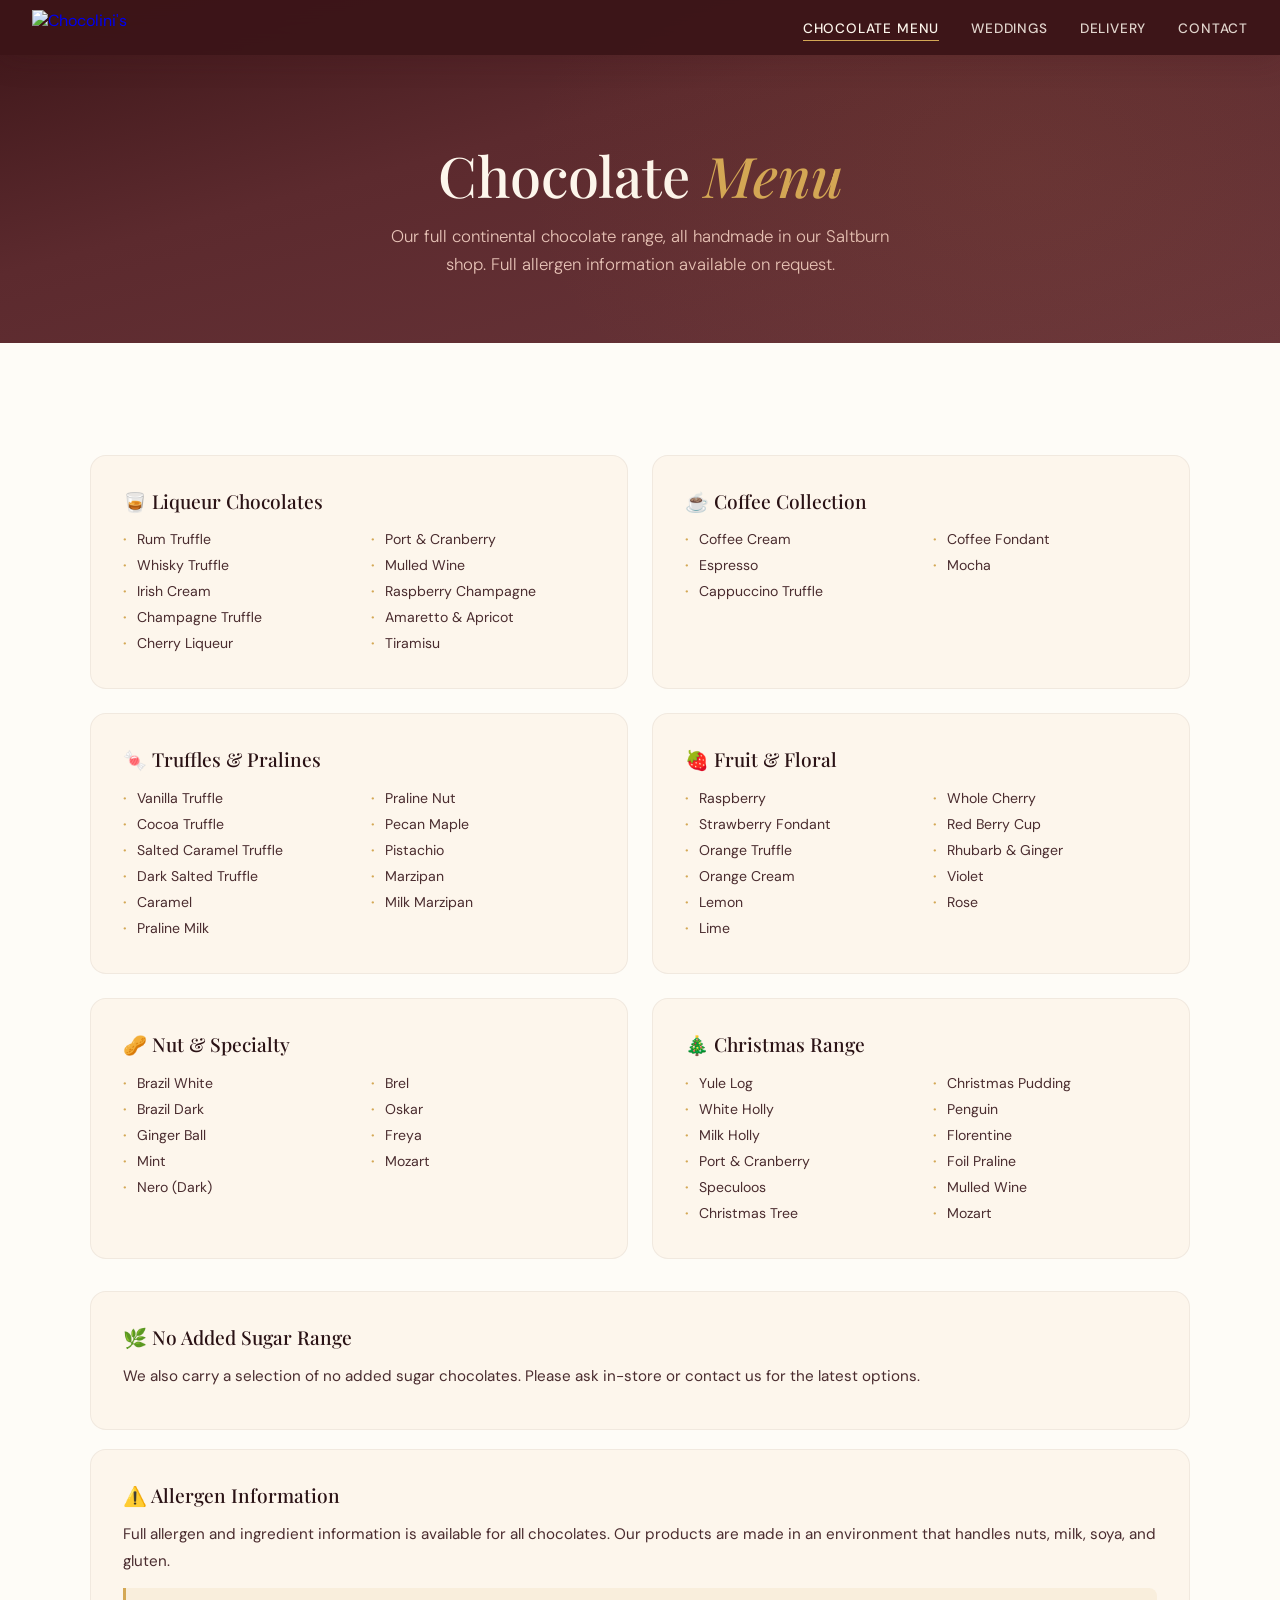
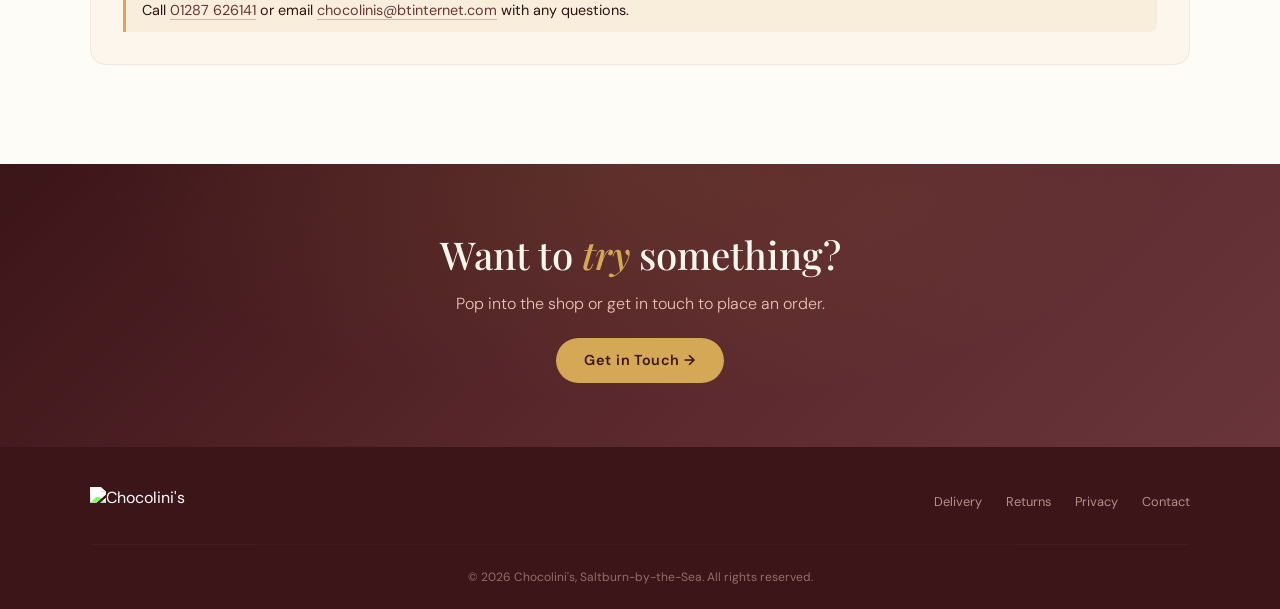
==== chocolate-menu.html @ 50c1a1e6 "Add files via upload" ====
<!DOCTYPE html>
<html lang="en">
<head>
    <meta charset="UTF-8">
    <meta name="viewport" content="width=device-width, initial-scale=1.0">
    <title>Chocolate Menu | Chocolini's Saltburn-by-the-Sea</title>
    <meta name="description" content="Explore our full continental chocolate menu. Handmade truffles, pralines, fondants and more at Chocolini's Saltburn-by-the-Sea.">
    <link rel="preconnect" href="https://fonts.googleapis.com">
    <link rel="preconnect" href="https://fonts.gstatic.com" crossorigin>
    <link href="https://fonts.googleapis.com/css2?family=Playfair+Display:ital,wght@0,400;0,500;0,600;0,700;1,400;1,500&family=DM+Sans:ital,wght@0,300;0,400;0,500;0,600;1,400&display=swap" rel="stylesheet">
    <link rel="stylesheet" href="styles.css">
</head>
<body>

    <nav class="nav nav-solid" id="nav">
        <a href="index.html" class="nav-logo">
            <img src="https://static.wixstatic.com/media/40ae52_2ac82bec99dc40e4b3a59c565c650f5d~mv2.jpg/v1/fill/w_600,h_104,al_c,q_80,enc_avif,quality_auto/choclinis_edited-2.jpg" alt="Chocolini's">
        </a>
        <ul class="nav-links" id="navLinks">
            <li><a href="chocolate-menu.html" class="active">Chocolate Menu</a></li>
            <li><a href="wedding-favours.html">Weddings</a></li>
            <li><a href="delivery.html">Delivery</a></li>
            <li><a href="contact.html">Contact</a></li>
        </ul>
        <button class="mobile-toggle" id="mobileToggle" aria-label="Menu"><span></span><span></span><span></span></button>
    </nav>

    <section class="page-hero">
        <h1>Chocolate <em>Menu</em></h1>
        <p>Our full continental chocolate range, all handmade in our Saltburn shop. Full allergen information available on request.</p>
    </section>

    <section class="content-section">
        <div class="container">
            <div class="menu-categories">
                <div class="menu-category reveal">
                    <h3>🥃 Liqueur Chocolates</h3>
                    <ul class="menu-list">
                        <li>Rum Truffle</li>
                        <li>Whisky Truffle</li>
                        <li>Irish Cream</li>
                        <li>Champagne Truffle</li>
                        <li>Cherry Liqueur</li>
                        <li>Port & Cranberry</li>
                        <li>Mulled Wine</li>
                        <li>Raspberry Champagne</li>
                        <li>Amaretto & Apricot</li>
                        <li>Tiramisu</li>
                    </ul>
                </div>
                <div class="menu-category reveal reveal-d1">
                    <h3>☕ Coffee Collection</h3>
                    <ul class="menu-list">
                        <li>Coffee Cream</li>
                        <li>Espresso</li>
                        <li>Cappuccino Truffle</li>
                        <li>Coffee Fondant</li>
                        <li>Mocha</li>
                    </ul>
                </div>
                <div class="menu-category reveal">
                    <h3>🍬 Truffles & Pralines</h3>
                    <ul class="menu-list">
                        <li>Vanilla Truffle</li>
                        <li>Cocoa Truffle</li>
                        <li>Salted Caramel Truffle</li>
                        <li>Dark Salted Truffle</li>
                        <li>Caramel</li>
                        <li>Praline Milk</li>
                        <li>Praline Nut</li>
                        <li>Pecan Maple</li>
                        <li>Pistachio</li>
                        <li>Marzipan</li>
                        <li>Milk Marzipan</li>
                    </ul>
                </div>
                <div class="menu-category reveal reveal-d1">
                    <h3>🍓 Fruit & Floral</h3>
                    <ul class="menu-list">
                        <li>Raspberry</li>
                        <li>Strawberry Fondant</li>
                        <li>Orange Truffle</li>
                        <li>Orange Cream</li>
                        <li>Lemon</li>
                        <li>Lime</li>
                        <li>Whole Cherry</li>
                        <li>Red Berry Cup</li>
                        <li>Rhubarb & Ginger</li>
                        <li>Violet</li>
                        <li>Rose</li>
                    </ul>
                </div>
                <div class="menu-category reveal">
                    <h3>🥜 Nut & Specialty</h3>
                    <ul class="menu-list">
                        <li>Brazil White</li>
                        <li>Brazil Dark</li>
                        <li>Ginger Ball</li>
                        <li>Mint</li>
                        <li>Nero (Dark)</li>
                        <li>Brel</li>
                        <li>Oskar</li>
                        <li>Freya</li>
                        <li>Mozart</li>
                    </ul>
                </div>
                <div class="menu-category reveal reveal-d1">
                    <h3>🎄 Christmas Range</h3>
                    <ul class="menu-list">
                        <li>Yule Log</li>
                        <li>White Holly</li>
                        <li>Milk Holly</li>
                        <li>Port & Cranberry</li>
                        <li>Speculoos</li>
                        <li>Christmas Tree</li>
                        <li>Christmas Pudding</li>
                        <li>Penguin</li>
                        <li>Florentine</li>
                        <li>Foil Praline</li>
                        <li>Mulled Wine</li>
                        <li>Mozart</li>
                    </ul>
                </div>
            </div>

            <div class="info-card reveal" style="margin-top: 2rem;">
                <h3>🌿 No Added Sugar Range</h3>
                <p>We also carry a selection of no added sugar chocolates. Please ask in-store or contact us for the latest options.</p>
            </div>

            <div class="info-card reveal" style="margin-top: 1rem;">
                <h3>⚠️ Allergen Information</h3>
                <p>Full allergen and ingredient information is available for all chocolates. Our products are made in an environment that handles nuts, milk, soya, and gluten.</p>
                <div class="highlight">Call <a href="tel:01287626141">01287 626141</a> or email <a href="mailto:chocolinis@btinternet.com">chocolinis@btinternet.com</a> with any questions.</div>
            </div>
        </div>
    </section>

    <div class="cta-banner">
        <h2>Want to <em>try</em> something?</h2>
        <p>Pop into the shop or get in touch to place an order.</p>
        <a href="contact.html" class="btn btn-primary">Get in Touch →</a>
    </div>

    <footer class="footer">
        <div class="footer-inner">
            <div class="footer-logo"><img src="https://static.wixstatic.com/media/40ae52_2ac82bec99dc40e4b3a59c565c650f5d~mv2.jpg/v1/fill/w_400,h_69,al_c,q_80,enc_avif,quality_auto/choclinis_edited-2.jpg" alt="Chocolini's"></div>
            <ul class="footer-links">
                <li><a href="delivery.html">Delivery</a></li>
                <li><a href="returns.html">Returns</a></li>
                <li><a href="privacy.html">Privacy</a></li>
                <li><a href="contact.html">Contact</a></li>
            </ul>
            <div class="footer-copy">© 2026 Chocolini's, Saltburn-by-the-Sea. All rights reserved.</div>
        </div>
    </footer>

    <script src="script.js"></script>
</body>
</html>
---- styles.css ----
/* ═══════════════════════════════════════════
   CHOCOLINI'S — Shared Stylesheet
   ═══════════════════════════════════════════ */

:root {
    --chocolate: #3C1518;
    --chocolate-mid: #5C2A2E;
    --cocoa: #69353A;
    --caramel: #C17D3C;
    --gold: #D4A855;
    --cream: #FDF6EC;
    --warm-white: #FEFCF7;
    --rose: #E8C4B8;
    --text-dark: #2A1215;
    --text-body: #4A2C2F;
    --text-light: #8A6A6D;
}

* { margin: 0; padding: 0; box-sizing: border-box; }
html { scroll-behavior: smooth; }

body {
    font-family: 'DM Sans', sans-serif;
    color: var(--text-body);
    background: var(--warm-white);
    overflow-x: hidden;
}

img { max-width: 100%; height: auto; display: block; }

/* ── Navigation ── */
.nav {
    position: fixed;
    top: 0; left: 0; right: 0;
    z-index: 1000;
    padding: 1rem 2rem;
    display: flex;
    align-items: center;
    justify-content: space-between;
    transition: all 0.5s cubic-bezier(0.16, 1, 0.3, 1);
}

.nav.scrolled, .nav.nav-solid {
    background: rgba(60, 21, 24, 0.97);
    backdrop-filter: blur(20px);
    padding: 0.6rem 2rem;
    box-shadow: 0 4px 30px rgba(60, 21, 24, 0.2);
}

.nav-logo { display: flex; align-items: center; text-decoration: none; }
.nav-logo img { height: 36px; width: auto; }
.nav.scrolled .nav-logo img { height: 30px; }

.nav-links {
    display: flex;
    gap: 2rem;
    list-style: none;
    align-items: center;
}

.nav-links a {
    color: var(--cream);
    text-decoration: none;
    font-size: 0.85rem;
    font-weight: 500;
    letter-spacing: 0.06em;
    text-transform: uppercase;
    opacity: 0.85;
    transition: opacity 0.3s;
    position: relative;
}

.nav-links a::after {
    content: '';
    position: absolute;
    bottom: -4px; left: 0;
    width: 0; height: 1.5px;
    background: var(--gold);
    transition: width 0.3s cubic-bezier(0.16, 1, 0.3, 1);
}

.nav-links a:hover { opacity: 1; }
.nav-links a:hover::after { width: 100%; }
.nav-links a.active { opacity: 1; }
.nav-links a.active::after { width: 100%; }

.nav-cta {
    background: var(--gold) !important;
    color: var(--chocolate) !important;
    padding: 0.55rem 1.4rem;
    border-radius: 100px;
    font-weight: 600 !important;
    opacity: 1 !important;
    transition: transform 0.3s, box-shadow 0.3s !important;
}

.nav-cta:hover { transform: translateY(-1px); box-shadow: 0 4px 20px rgba(212, 168, 85, 0.4); }
.nav-cta::after { display: none !important; }

.mobile-toggle {
    display: none;
    background: none;
    border: none;
    cursor: pointer;
    padding: 4px;
}

.mobile-toggle span {
    display: block;
    width: 24px; height: 2px;
    background: var(--cream);
    margin: 5px 0;
    transition: all 0.3s;
}

/* ── Shared ── */
section { padding: 6rem 2rem; }
.container { max-width: 1100px; margin: 0 auto; }

.section-label {
    font-size: 0.7rem;
    font-weight: 600;
    letter-spacing: 0.25em;
    text-transform: uppercase;
    color: var(--caramel);
    margin-bottom: 0.8rem;
}

.section-title {
    font-family: 'Playfair Display', serif;
    font-size: clamp(2rem, 4vw, 3rem);
    font-weight: 500;
    color: var(--text-dark);
    line-height: 1.15;
    margin-bottom: 1.2rem;
}

.section-title em { font-style: italic; color: var(--cocoa); }

.section-desc {
    font-size: 1.05rem;
    line-height: 1.75;
    color: var(--text-light);
    max-width: 560px;
    font-weight: 300;
}

/* ── Buttons ── */
.btn {
    display: inline-flex;
    align-items: center;
    gap: 0.5rem;
    padding: 0.85rem 1.8rem;
    border-radius: 100px;
    font-family: 'DM Sans', sans-serif;
    font-size: 0.9rem;
    font-weight: 600;
    text-decoration: none;
    letter-spacing: 0.03em;
    transition: all 0.4s cubic-bezier(0.16, 1, 0.3, 1);
    cursor: pointer;
    border: none;
}

.btn-primary { background: var(--gold); color: var(--chocolate); }
.btn-primary:hover { transform: translateY(-2px); box-shadow: 0 8px 30px rgba(212, 168, 85, 0.35); }
.btn-outline { background: transparent; color: var(--cream); border: 1.5px solid rgba(253, 246, 236, 0.3); }
.btn-outline:hover { border-color: var(--cream); background: rgba(253, 246, 236, 0.08); transform: translateY(-2px); }
.btn-dark { background: var(--chocolate); color: var(--cream); }
.btn-dark:hover { transform: translateY(-2px); box-shadow: 0 8px 30px rgba(60, 21, 24, 0.25); }

/* ── Page Hero (inner pages) ── */
.page-hero {
    background: linear-gradient(165deg, var(--chocolate) 0%, var(--chocolate-mid) 40%, var(--cocoa) 100%);
    padding: 9rem 2rem 4rem;
    text-align: center;
    position: relative;
    overflow: hidden;
}

.page-hero::before {
    content: '';
    position: absolute;
    top: -50%; right: -20%;
    width: 80%; height: 200%;
    background: radial-gradient(ellipse, rgba(193, 125, 60, 0.08) 0%, transparent 70%);
    pointer-events: none;
}

.page-hero h1 {
    font-family: 'Playfair Display', serif;
    font-size: clamp(2.2rem, 5vw, 3.5rem);
    font-weight: 500;
    color: var(--cream);
    line-height: 1.1;
    margin-bottom: 1rem;
}

.page-hero h1 em { font-style: italic; color: var(--gold); }

.page-hero p {
    font-size: 1.05rem;
    color: var(--rose);
    max-width: 520px;
    margin: 0 auto;
    font-weight: 300;
    line-height: 1.7;
}

/* ── Content ── */
.content-section { padding: 5rem 2rem; }
.content-section.alt { background: var(--cream); }

.content-narrow { max-width: 800px; margin: 0 auto; }

.content-narrow h2 {
    font-family: 'Playfair Display', serif;
    font-size: 1.5rem;
    font-weight: 500;
    color: var(--text-dark);
    margin: 2.5rem 0 0.8rem;
}

.content-narrow h2:first-child { margin-top: 0; }
.content-narrow p { font-size: 1rem; line-height: 1.8; margin-bottom: 0.8rem; }

.content-narrow ul {
    list-style: none;
    margin: 0.8rem 0;
}

.content-narrow ul li {
    padding: 0.35rem 0 0.35rem 1.3rem;
    position: relative;
    font-size: 1rem;
    line-height: 1.7;
}

.content-narrow ul li::before {
    content: '';
    position: absolute;
    left: 0; top: 0.85rem;
    width: 5px; height: 5px;
    border-radius: 50%;
    background: var(--gold);
}

.content-narrow a {
    color: var(--cocoa);
    text-decoration: none;
    border-bottom: 1px solid rgba(105, 53, 58, 0.3);
    transition: border-color 0.3s;
}

.content-narrow a:hover { border-color: var(--cocoa); }

/* ── Info Cards ── */
.info-card {
    background: var(--cream);
    border: 1px solid rgba(60, 21, 24, 0.06);
    border-radius: 16px;
    padding: 2rem;
    margin-bottom: 1.2rem;
}

.info-card h3 {
    font-family: 'Playfair Display', serif;
    font-size: 1.2rem;
    font-weight: 500;
    color: var(--text-dark);
    margin-bottom: 0.8rem;
}

.info-card p { font-size: 0.95rem; line-height: 1.8; margin-bottom: 0.4rem; }

.info-card .highlight {
    background: rgba(212, 168, 85, 0.1);
    border-left: 3px solid var(--gold);
    padding: 0.8rem 1rem;
    border-radius: 0 8px 8px 0;
    margin-top: 0.8rem;
    font-size: 0.9rem;
    color: var(--text-dark);
}

.info-card .highlight a {
    color: var(--cocoa);
    text-decoration: none;
    border-bottom: 1px solid rgba(105, 53, 58, 0.3);
}

/* ── Two-column layout ── */
.split { display: grid; grid-template-columns: 1fr 1fr; gap: 4rem; align-items: center; }

.split-img { border-radius: 16px; overflow: hidden; }
.split-img img { width: 100%; height: 100%; object-fit: cover; }

/* ── Contact ── */
.contact-grid { display: grid; grid-template-columns: 1fr 1fr; gap: 4rem; }

.form-group { margin-bottom: 1.2rem; }

.form-group label {
    display: block;
    font-size: 0.72rem;
    font-weight: 600;
    letter-spacing: 0.15em;
    text-transform: uppercase;
    color: var(--caramel);
    margin-bottom: 0.4rem;
}

.form-group input,
.form-group textarea,
.form-group select {
    width: 100%;
    padding: 0.8rem 1rem;
    border: 1.5px solid rgba(60, 21, 24, 0.1);
    border-radius: 10px;
    background: var(--warm-white);
    font-family: 'DM Sans', sans-serif;
    font-size: 0.95rem;
    color: var(--text-dark);
    transition: border-color 0.3s, box-shadow 0.3s;
    outline: none;
}

.form-group input:focus,
.form-group textarea:focus,
.form-group select:focus {
    border-color: var(--caramel);
    box-shadow: 0 0 0 3px rgba(193, 125, 60, 0.1);
}

.form-group textarea { min-height: 130px; resize: vertical; }

.form-success {
    display: none;
    background: rgba(212, 168, 85, 0.1);
    border: 1px solid rgba(212, 168, 85, 0.3);
    border-radius: 12px;
    padding: 1.5rem;
    text-align: center;
    color: var(--text-dark);
}

.contact-detail {
    padding: 1.5rem;
    background: var(--cream);
    border-radius: 12px;
    border: 1px solid rgba(60, 21, 24, 0.06);
    margin-bottom: 1rem;
}

.contact-detail .label {
    font-size: 0.7rem;
    font-weight: 600;
    letter-spacing: 0.2em;
    text-transform: uppercase;
    color: var(--caramel);
    margin-bottom: 0.4rem;
}

.contact-detail .value { font-size: 1rem; color: var(--text-dark); line-height: 1.6; }
.contact-detail a { color: var(--cocoa); text-decoration: none; border-bottom: 1px solid rgba(105, 53, 58, 0.2); }
.contact-detail a:hover { border-color: var(--cocoa); }

.hours-table { width: 100%; border-collapse: collapse; margin-top: 0.3rem; }
.hours-table tr { border-bottom: 1px solid rgba(60, 21, 24, 0.06); }
.hours-table tr:last-child { border-bottom: none; }
.hours-table td { padding: 0.5rem 0; font-size: 0.92rem; }
.hours-table td:last-child { text-align: right; font-weight: 500; color: var(--text-dark); }

.social-links { display: flex; gap: 0.6rem; margin-top: 0.4rem; }

.social-link {
    width: 40px; height: 40px;
    border-radius: 10px;
    background: rgba(60, 21, 24, 0.05);
    display: flex;
    align-items: center;
    justify-content: center;
    color: var(--chocolate);
    text-decoration: none;
    transition: all 0.3s;
    border: 1px solid rgba(60, 21, 24, 0.06);
}

.social-link:hover { background: var(--chocolate); color: var(--cream); transform: translateY(-2px); }

.map-embed {
    border-radius: 16px;
    overflow: hidden;
    border: 1px solid rgba(60, 21, 24, 0.08);
    margin-top: 2rem;
}

.map-embed iframe { width: 100%; height: 300px; border: none; }

/* ── Menu grid ── */
.menu-categories { display: grid; grid-template-columns: repeat(2, 1fr); gap: 1.5rem; margin-top: 2rem; }

.menu-category {
    background: var(--cream);
    border-radius: 16px;
    padding: 2rem;
    border: 1px solid rgba(60, 21, 24, 0.06);
}

.menu-category h3 {
    font-family: 'Playfair Display', serif;
    font-size: 1.2rem;
    font-weight: 500;
    color: var(--text-dark);
    margin-bottom: 0.8rem;
}

.menu-list {
    list-style: none;
    columns: 2;
    column-gap: 1.5rem;
}

.menu-list li {
    font-size: 0.88rem;
    color: var(--text-body);
    padding: 0.25rem 0 0.25rem 0.9rem;
    position: relative;
    break-inside: avoid;
}

.menu-list li::before { content: '·'; position: absolute; left: 0; color: var(--gold); font-weight: bold; }

/* ── CTA Banner ── */
.cta-banner {
    background: linear-gradient(135deg, var(--chocolate) 0%, var(--chocolate-mid) 60%, var(--cocoa) 100%);
    padding: 4rem 2rem;
    text-align: center;
    position: relative;
    overflow: hidden;
}

.cta-banner::before {
    content: '';
    position: absolute;
    top: 0; left: 0; right: 0; bottom: 0;
    background: radial-gradient(ellipse at 50% 0%, rgba(212, 168, 85, 0.1), transparent 60%);
    pointer-events: none;
}

.cta-banner h2 {
    font-family: 'Playfair Display', serif;
    font-size: clamp(1.6rem, 3.5vw, 2.4rem);
    color: var(--cream);
    font-weight: 500;
    margin-bottom: 0.8rem;
    position: relative;
}

.cta-banner h2 em { color: var(--gold); }
.cta-banner p { color: var(--rose); font-size: 1rem; margin-bottom: 1.5rem; font-weight: 300; position: relative; }
.cta-banner .btn { position: relative; }

/* ── Footer ── */
.footer {
    background: var(--chocolate);
    color: var(--cream);
    padding: 2.5rem 2rem 1.5rem;
}

.footer-inner {
    max-width: 1100px;
    margin: 0 auto;
    display: flex;
    justify-content: space-between;
    align-items: center;
    flex-wrap: wrap;
    gap: 1rem;
}

.footer-logo img { height: 28px; width: auto; filter: brightness(1.5); }

.footer-links { display: flex; gap: 1.5rem; list-style: none; flex-wrap: wrap; }
.footer-links a { color: var(--rose); text-decoration: none; font-size: 0.8rem; opacity: 0.7; transition: opacity 0.3s; }
.footer-links a:hover { opacity: 1; }

.footer-copy {
    width: 100%;
    text-align: center;
    padding-top: 1.5rem;
    margin-top: 0.8rem;
    border-top: 1px solid rgba(253, 246, 236, 0.06);
    font-size: 0.75rem;
    color: var(--rose);
    opacity: 0.5;
}

/* ── Scroll Reveal ── */
.reveal {
    opacity: 0;
    transform: translateY(30px);
    transition: all 0.7s cubic-bezier(0.16, 1, 0.3, 1);
}

.reveal.visible { opacity: 1; transform: translateY(0); }
.reveal-d1 { transition-delay: 0.1s; }
.reveal-d2 { transition-delay: 0.2s; }
.reveal-d3 { transition-delay: 0.3s; }

/* ── Responsive ── */
@media (max-width: 968px) {
    .nav-links { display: none; }
    .mobile-toggle { display: block; }

    .nav-links.open {
        display: flex;
        flex-direction: column;
        position: fixed;
        top: 0; left: 0; right: 0; bottom: 0;
        background: rgba(60, 21, 24, 0.98);
        backdrop-filter: blur(20px);
        justify-content: center;
        align-items: center;
        gap: 2rem;
        z-index: 999;
    }

    .nav-links.open a { font-size: 1.2rem; opacity: 1; }

    .close-menu {
        position: absolute;
        top: 1.5rem; right: 1.5rem;
        background: none; border: none;
        color: var(--cream);
        font-size: 2rem;
        cursor: pointer;
    }

    section { padding: 4rem 1.5rem; }
    .split, .contact-grid, .menu-categories { grid-template-columns: 1fr; }
}

@media (max-width: 600px) {
    .menu-list { columns: 1; }
    .footer-inner { flex-direction: column; text-align: center; }
    .footer-links { justify-content: center; }
}
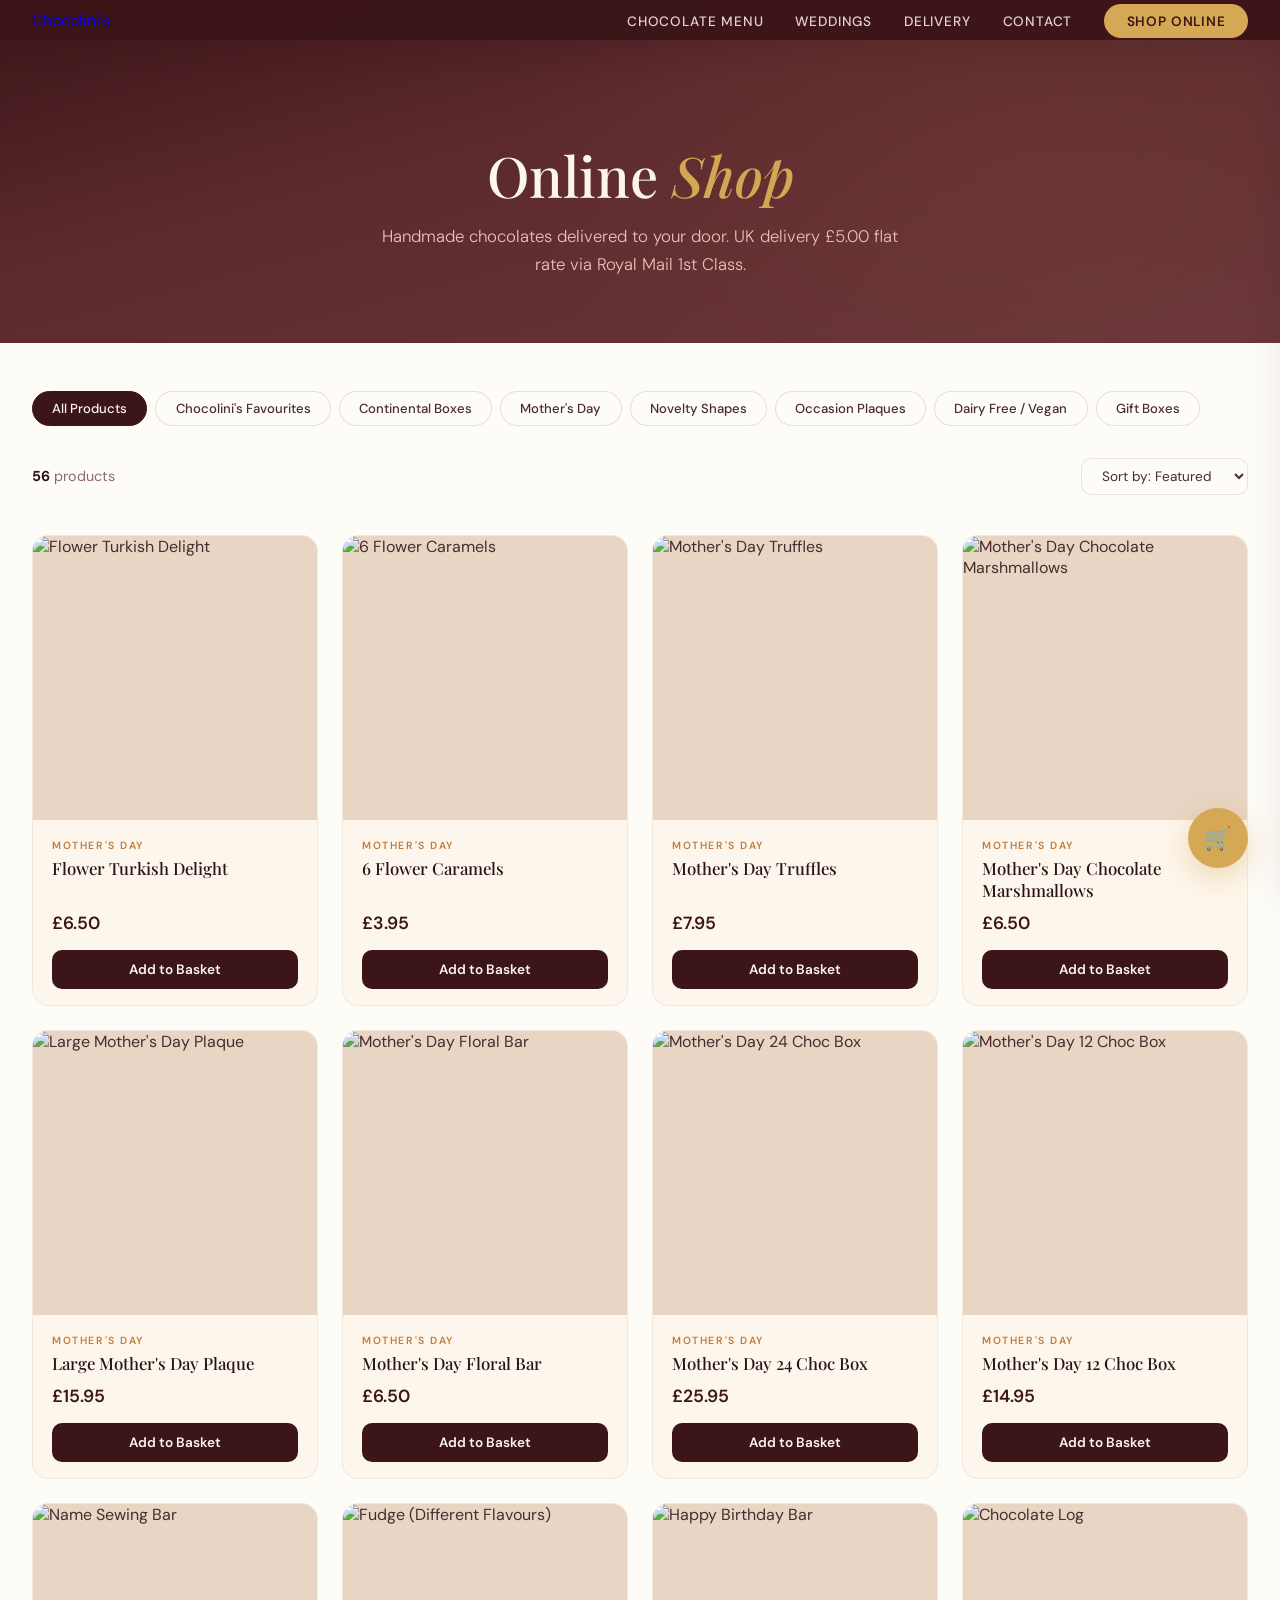
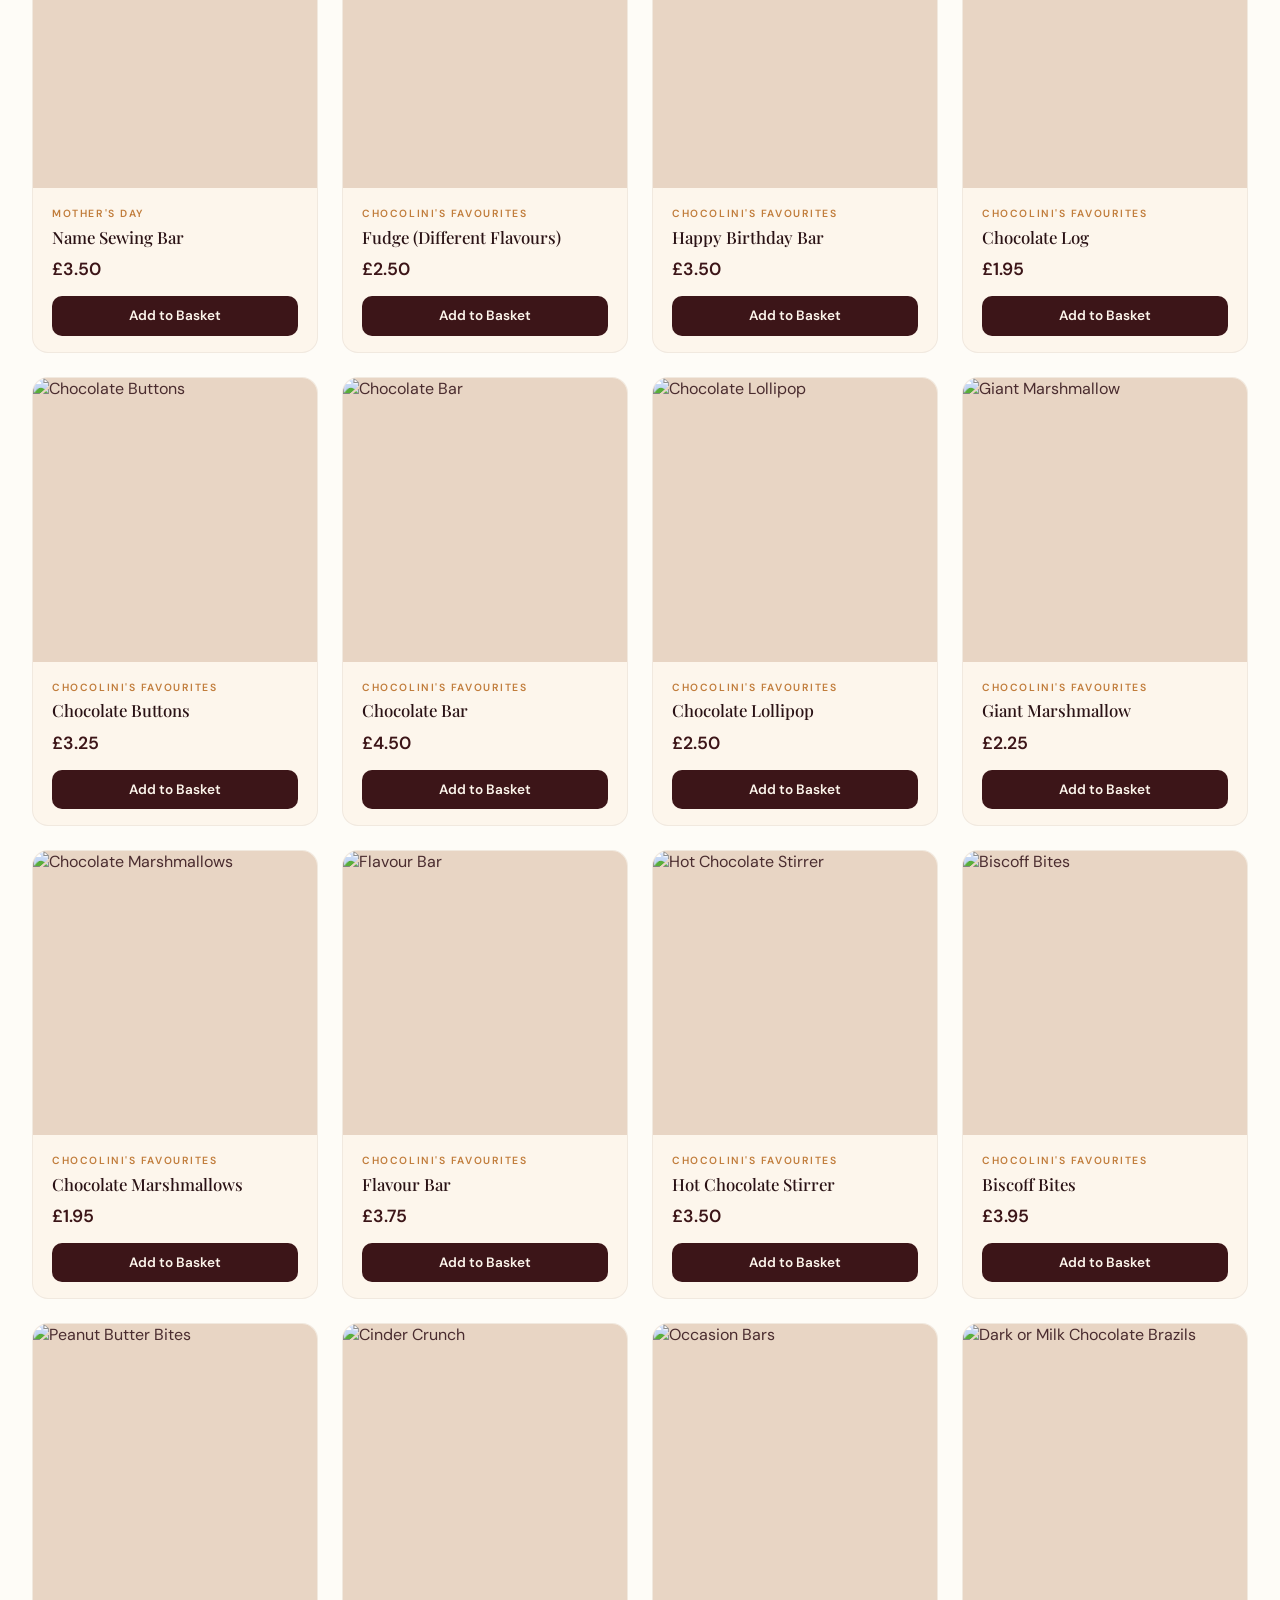
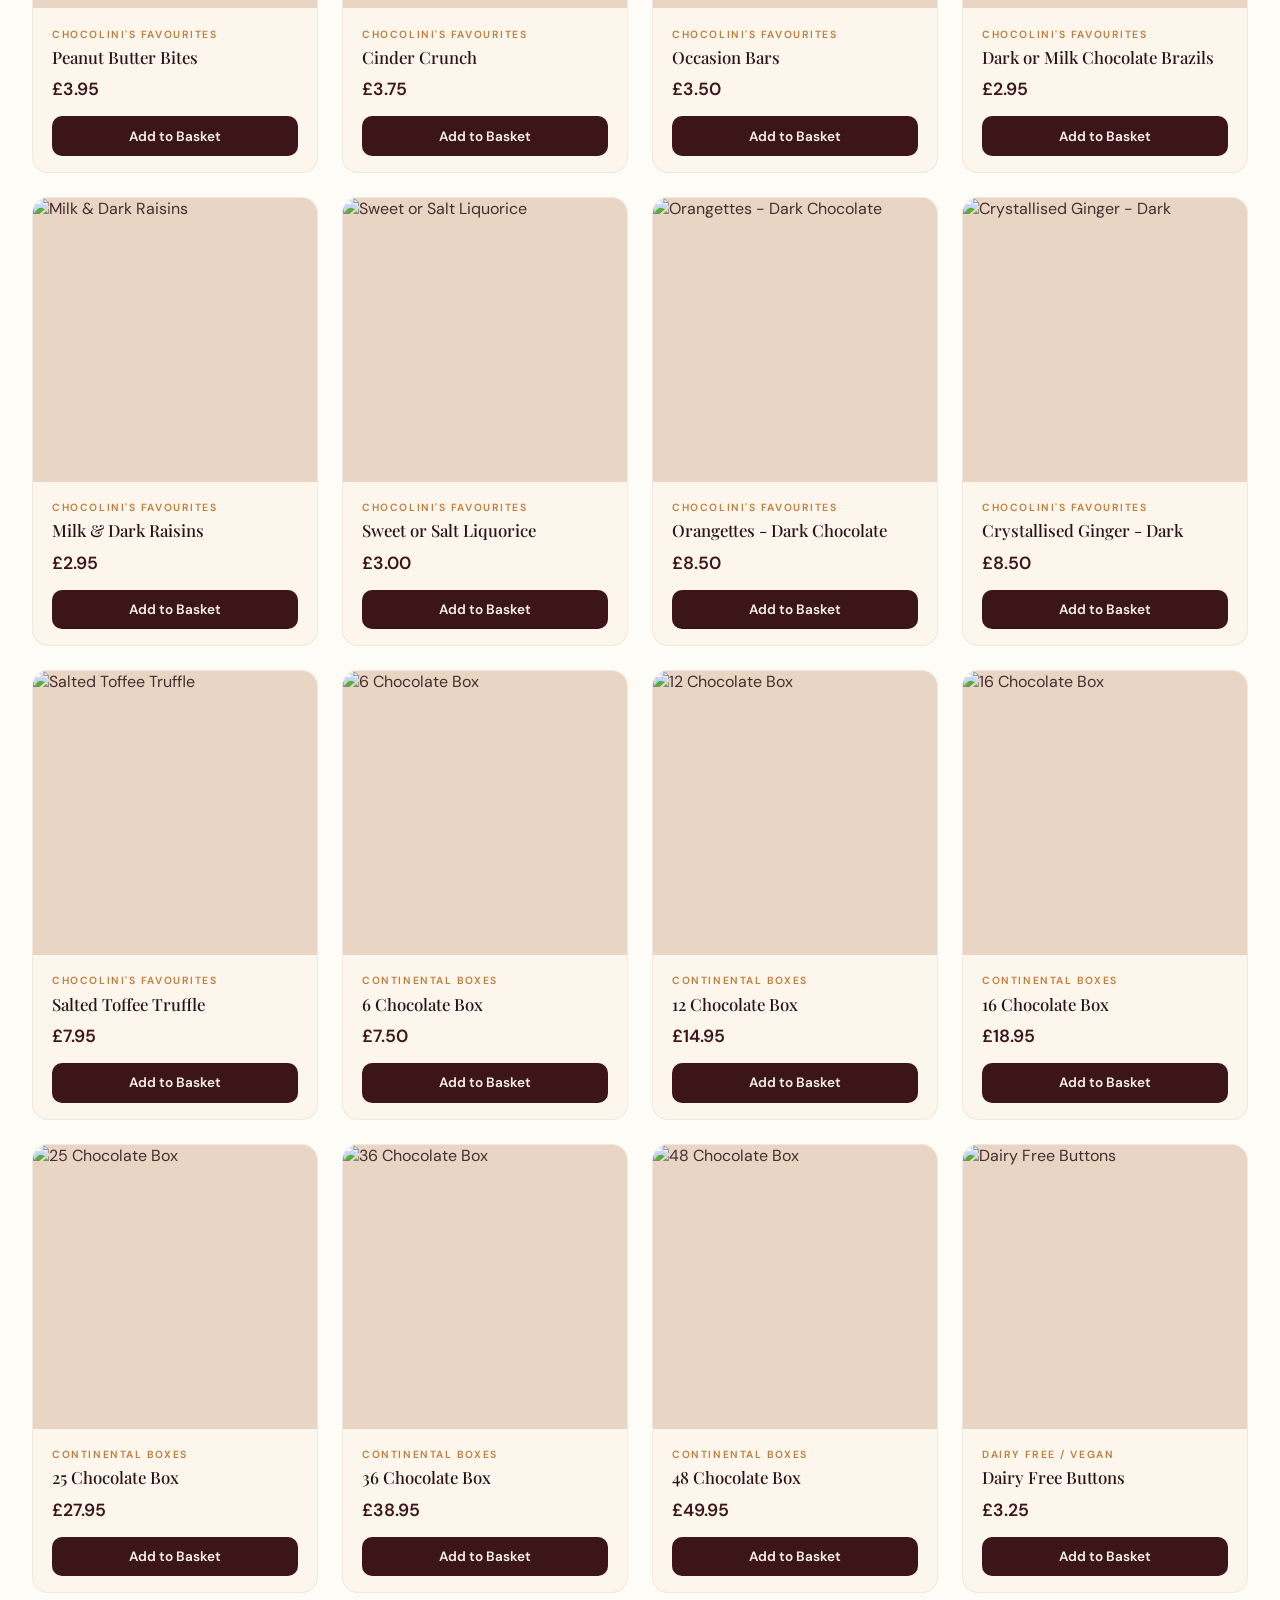
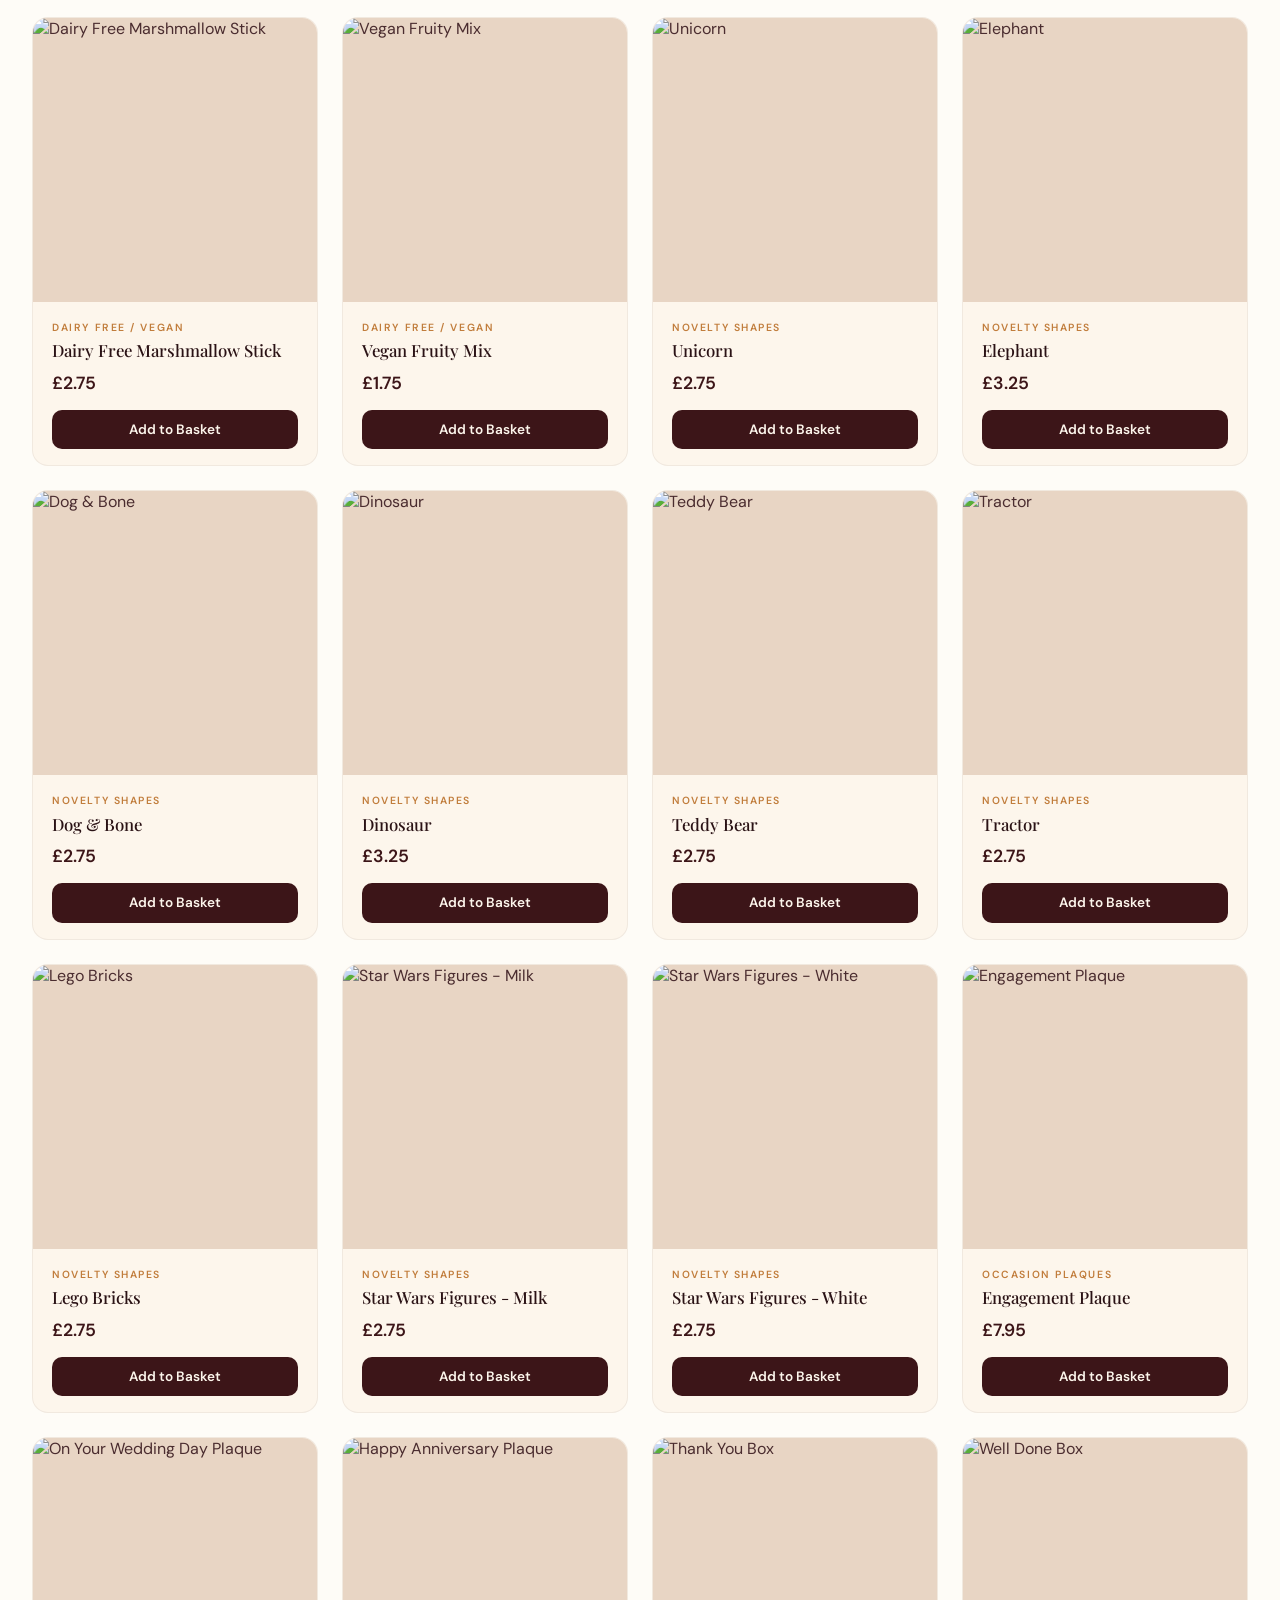
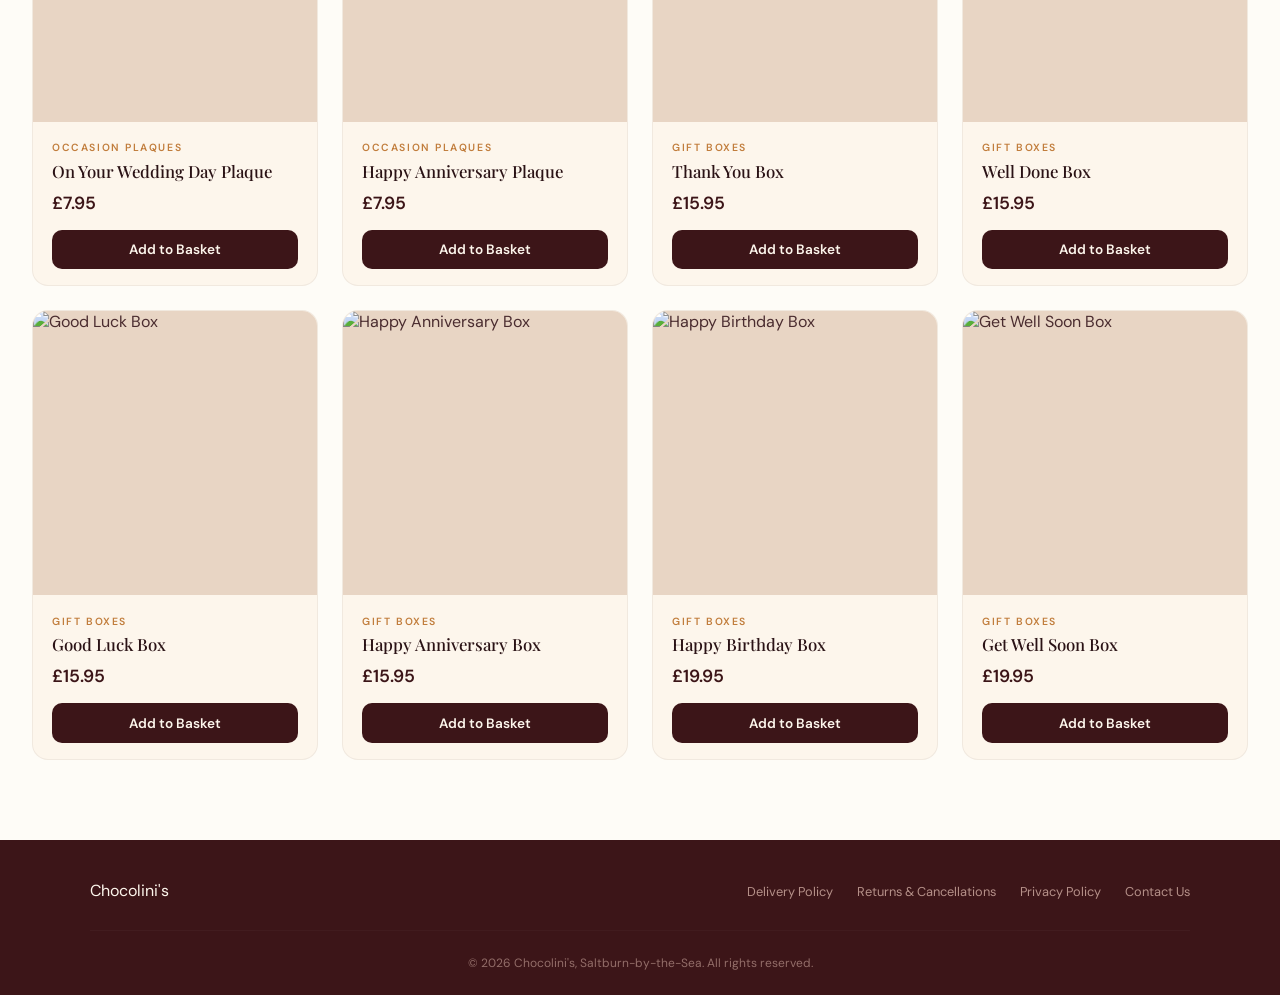
==== commit b7af1323: "chocolate-menu.html" ====
--- a/chocolate-menu.html
+++ b/chocolate-menu.html
@@ -3,158 +3,764 @@
 <head>
     <meta charset="UTF-8">
     <meta name="viewport" content="width=device-width, initial-scale=1.0">
-    <title>Chocolate Menu | Chocolini's Saltburn-by-the-Sea</title>
-    <meta name="description" content="Explore our full continental chocolate menu. Handmade truffles, pralines, fondants and more at Chocolini's Saltburn-by-the-Sea.">
+    <title>Online Shop | Chocolini's Saltburn-by-the-Sea</title>
+    <meta name="description" content="Shop handmade chocolates online from Chocolini's in Saltburn-by-the-Sea. Continental truffles, gift boxes, novelty shapes, vegan options & more. UK delivery available.">
     <link rel="preconnect" href="https://fonts.googleapis.com">
     <link rel="preconnect" href="https://fonts.gstatic.com" crossorigin>
     <link href="https://fonts.googleapis.com/css2?family=Playfair+Display:ital,wght@0,400;0,500;0,600;0,700;1,400;1,500&family=DM+Sans:ital,wght@0,300;0,400;0,500;0,600;1,400&display=swap" rel="stylesheet">
     <link rel="stylesheet" href="styles.css">
+    <style>
+        /* ── Shop-specific styles ── */
+        .shop-controls {
+            display: flex;
+            justify-content: space-between;
+            align-items: center;
+            flex-wrap: wrap;
+            gap: 1rem;
+            margin-bottom: 2.5rem;
+        }
+
+        .shop-count {
+            font-size: 0.9rem;
+            color: var(--text-light);
+        }
+
+        .shop-count strong {
+            color: var(--text-dark);
+        }
+
+        /* Category Filter */
+        .filter-bar {
+            display: flex;
+            gap: 0.5rem;
+            flex-wrap: wrap;
+            margin-bottom: 2rem;
+        }
+
+        .filter-btn {
+            padding: 0.5rem 1.2rem;
+            border-radius: 100px;
+            border: 1.5px solid rgba(60, 21, 24, 0.12);
+            background: var(--warm-white);
+            font-family: 'DM Sans', sans-serif;
+            font-size: 0.82rem;
+            font-weight: 500;
+            color: var(--text-body);
+            cursor: pointer;
+            transition: all 0.3s;
+            white-space: nowrap;
+        }
+
+        .filter-btn:hover {
+            border-color: var(--caramel);
+            color: var(--chocolate);
+        }
+
+        .filter-btn.active {
+            background: var(--chocolate);
+            color: var(--cream);
+            border-color: var(--chocolate);
+        }
+
+        /* Sort */
+        .sort-select {
+            padding: 0.5rem 1rem;
+            border-radius: 10px;
+            border: 1.5px solid rgba(60, 21, 24, 0.1);
+            background: var(--warm-white);
+            font-family: 'DM Sans', sans-serif;
+            font-size: 0.85rem;
+            color: var(--text-body);
+            cursor: pointer;
+            outline: none;
+        }
+
+        /* Product Grid */
+        .product-grid {
+            display: grid;
+            grid-template-columns: repeat(4, 1fr);
+            gap: 1.5rem;
+        }
+
+        .product-card {
+            background: var(--cream);
+            border-radius: 16px;
+            border: 1px solid rgba(60, 21, 24, 0.06);
+            overflow: hidden;
+            transition: all 0.4s cubic-bezier(0.16, 1, 0.3, 1);
+            display: flex;
+            flex-direction: column;
+        }
+
+        .product-card:hover {
+            transform: translateY(-4px);
+            box-shadow: 0 16px 48px rgba(60, 21, 24, 0.1);
+        }
+
+        .product-img {
+            width: 100%;
+            aspect-ratio: 1;
+            object-fit: cover;
+            background: #f5ede3;
+            display: block;
+        }
+
+        .product-info {
+            padding: 1.2rem 1.2rem 1rem;
+            flex: 1;
+            display: flex;
+            flex-direction: column;
+        }
+
+        .product-category-tag {
+            font-size: 0.65rem;
+            font-weight: 600;
+            letter-spacing: 0.15em;
+            text-transform: uppercase;
+            color: var(--caramel);
+            margin-bottom: 0.4rem;
+        }
+
+        .product-name {
+            font-family: 'Playfair Display', serif;
+            font-size: 1.05rem;
+            font-weight: 500;
+            color: var(--text-dark);
+            line-height: 1.3;
+            margin-bottom: 0.6rem;
+            flex: 1;
+        }
+
+        .product-price {
+            font-size: 1.1rem;
+            font-weight: 600;
+            color: var(--chocolate);
+            margin-bottom: 1rem;
+        }
+
+        .product-btn {
+            width: 100%;
+            padding: 0.7rem;
+            border-radius: 10px;
+            border: none;
+            background: var(--chocolate);
+            color: var(--cream);
+            font-family: 'DM Sans', sans-serif;
+            font-size: 0.85rem;
+            font-weight: 600;
+            cursor: pointer;
+            transition: all 0.3s;
+            text-align: center;
+            text-decoration: none;
+            display: block;
+        }
+
+        .product-btn:hover {
+            background: var(--chocolate-mid);
+            transform: translateY(-1px);
+            box-shadow: 0 4px 16px rgba(60, 21, 24, 0.2);
+        }
+
+        .product-btn.out-of-stock {
+            background: #ccc;
+            color: #888;
+            cursor: not-allowed;
+        }
+
+        /* Cart floating button */
+        .cart-float {
+            position: fixed;
+            bottom: 2rem;
+            right: 2rem;
+            background: var(--gold);
+            color: var(--chocolate);
+            width: 60px;
+            height: 60px;
+            border-radius: 50%;
+            display: flex;
+            align-items: center;
+            justify-content: center;
+            font-size: 1.4rem;
+            box-shadow: 0 8px 30px rgba(212, 168, 85, 0.4);
+            cursor: pointer;
+            z-index: 900;
+            transition: all 0.3s;
+            border: none;
+            font-family: 'DM Sans', sans-serif;
+        }
+
+        .cart-float:hover {
+            transform: scale(1.08);
+            box-shadow: 0 12px 40px rgba(212, 168, 85, 0.5);
+        }
+
+        .cart-badge {
+            position: absolute;
+            top: -4px;
+            right: -4px;
+            background: var(--chocolate);
+            color: var(--cream);
+            width: 22px;
+            height: 22px;
+            border-radius: 50%;
+            font-size: 0.7rem;
+            font-weight: 700;
+            display: flex;
+            align-items: center;
+            justify-content: center;
+        }
+
+        /* Cart sidebar */
+        .cart-overlay {
+            position: fixed;
+            top: 0; left: 0; right: 0; bottom: 0;
+            background: rgba(42, 18, 21, 0.5);
+            z-index: 1001;
+            opacity: 0;
+            pointer-events: none;
+            transition: opacity 0.3s;
+        }
+
+        .cart-overlay.open {
+            opacity: 1;
+            pointer-events: all;
+        }
+
+        .cart-sidebar {
+            position: fixed;
+            top: 0; right: -420px; bottom: 0;
+            width: 400px;
+            max-width: 90vw;
+            background: var(--warm-white);
+            z-index: 1002;
+            transition: right 0.4s cubic-bezier(0.16, 1, 0.3, 1);
+            display: flex;
+            flex-direction: column;
+            box-shadow: -8px 0 40px rgba(42, 18, 21, 0.15);
+        }
+
+        .cart-sidebar.open { right: 0; }
+
+        .cart-header {
+            padding: 1.5rem;
+            border-bottom: 1px solid rgba(60, 21, 24, 0.08);
+            display: flex;
+            justify-content: space-between;
+            align-items: center;
+        }
+
+        .cart-header h3 {
+            font-family: 'Playfair Display', serif;
+            font-size: 1.3rem;
+            color: var(--text-dark);
+        }
+
+        .cart-close {
+            background: none;
+            border: none;
+            font-size: 1.5rem;
+            color: var(--text-light);
+            cursor: pointer;
+            padding: 4px;
+        }
+
+        .cart-items {
+            flex: 1;
+            overflow-y: auto;
+            padding: 1rem 1.5rem;
+        }
+
+        .cart-empty {
+            text-align: center;
+            padding: 3rem 1rem;
+            color: var(--text-light);
+        }
+
+        .cart-item {
+            display: flex;
+            gap: 1rem;
+            padding: 1rem 0;
+            border-bottom: 1px solid rgba(60, 21, 24, 0.06);
+            align-items: center;
+        }
+
+        .cart-item-img {
+            width: 60px;
+            height: 60px;
+            border-radius: 10px;
+            object-fit: cover;
+            background: #f5ede3;
+        }
+
+        .cart-item-info { flex: 1; }
+
+        .cart-item-name {
+            font-size: 0.9rem;
+            font-weight: 500;
+            color: var(--text-dark);
+            margin-bottom: 0.2rem;
+        }
+
+        .cart-item-price {
+            font-size: 0.85rem;
+            color: var(--caramel);
+            font-weight: 600;
+        }
+
+        .cart-item-qty {
+            display: flex;
+            align-items: center;
+            gap: 0.5rem;
+        }
+
+        .qty-btn {
+            width: 28px; height: 28px;
+            border-radius: 8px;
+            border: 1px solid rgba(60, 21, 24, 0.1);
+            background: var(--cream);
+            font-size: 1rem;
+            cursor: pointer;
+            display: flex;
+            align-items: center;
+            justify-content: center;
+            color: var(--text-dark);
+            transition: all 0.2s;
+        }
+
+        .qty-btn:hover { background: var(--chocolate); color: var(--cream); }
+
+        .qty-num {
+            font-size: 0.9rem;
+            font-weight: 600;
+            min-width: 20px;
+            text-align: center;
+        }
+
+        .cart-footer {
+            padding: 1.5rem;
+            border-top: 1px solid rgba(60, 21, 24, 0.08);
+        }
+
+        .cart-total {
+            display: flex;
+            justify-content: space-between;
+            align-items: center;
+            margin-bottom: 0.5rem;
+        }
+
+        .cart-total-label {
+            font-size: 1rem;
+            color: var(--text-body);
+        }
+
+        .cart-total-price {
+            font-family: 'Playfair Display', serif;
+            font-size: 1.5rem;
+            font-weight: 600;
+            color: var(--chocolate);
+        }
+
+        .cart-delivery-note {
+            font-size: 0.78rem;
+            color: var(--text-light);
+            margin-bottom: 1rem;
+        }
+
+        .cart-checkout {
+            width: 100%;
+            padding: 0.9rem;
+            border-radius: 12px;
+            border: none;
+            background: var(--gold);
+            color: var(--chocolate);
+            font-family: 'DM Sans', sans-serif;
+            font-size: 0.95rem;
+            font-weight: 700;
+            cursor: pointer;
+            transition: all 0.3s;
+            letter-spacing: 0.02em;
+        }
+
+        .cart-checkout:hover {
+            transform: translateY(-1px);
+            box-shadow: 0 6px 24px rgba(212, 168, 85, 0.4);
+        }
+
+        /* No results */
+        .no-results {
+            grid-column: 1 / -1;
+            text-align: center;
+            padding: 4rem 2rem;
+            color: var(--text-light);
+        }
+
+        .no-results h3 {
+            font-family: 'Playfair Display', serif;
+            font-size: 1.3rem;
+            color: var(--text-dark);
+            margin-bottom: 0.5rem;
+        }
+
+        @media (max-width: 1024px) {
+            .product-grid { grid-template-columns: repeat(3, 1fr); }
+        }
+
+        @media (max-width: 768px) {
+            .product-grid { grid-template-columns: repeat(2, 1fr); gap: 1rem; }
+            .product-info { padding: 1rem; }
+            .product-name { font-size: 0.95rem; }
+        }
+
+        @media (max-width: 480px) {
+            .filter-bar { gap: 0.35rem; }
+            .filter-btn { padding: 0.4rem 0.8rem; font-size: 0.75rem; }
+        }
+    </style>
 </head>
 <body>
 
     <nav class="nav nav-solid" id="nav">
-        <a href="index.html" class="nav-logo">
-            <img src="https://static.wixstatic.com/media/40ae52_2ac82bec99dc40e4b3a59c565c650f5d~mv2.jpg/v1/fill/w_600,h_104,al_c,q_80,enc_avif,quality_auto/choclinis_edited-2.jpg" alt="Chocolini's">
-        </a>
+        <a href="index.html" class="nav-logo">Chocolini<span>'s</span></a>
         <ul class="nav-links" id="navLinks">
-            <li><a href="chocolate-menu.html" class="active">Chocolate Menu</a></li>
+            <li><a href="chocolate-menu.html">Chocolate Menu</a></li>
             <li><a href="wedding-favours.html">Weddings</a></li>
             <li><a href="delivery.html">Delivery</a></li>
             <li><a href="contact.html">Contact</a></li>
+            <li><a href="shop.html" class="nav-cta active">Shop Online</a></li>
         </ul>
         <button class="mobile-toggle" id="mobileToggle" aria-label="Menu"><span></span><span></span><span></span></button>
     </nav>
 
     <section class="page-hero">
-        <h1>Chocolate <em>Menu</em></h1>
-        <p>Our full continental chocolate range, all handmade in our Saltburn shop. Full allergen information available on request.</p>
+        <div class="hero-deco deco-1"></div>
+        <div class="hero-deco deco-2"></div>
+        <h1>Online <em>Shop</em></h1>
+        <p>Handmade chocolates delivered to your door. UK delivery £5.00 flat rate via Royal Mail 1st Class.</p>
     </section>
 
-    <section class="content-section">
-        <div class="container">
-            <div class="menu-categories">
-                <div class="menu-category reveal">
-                    <h3>🥃 Liqueur Chocolates</h3>
-                    <ul class="menu-list">
-                        <li>Rum Truffle</li>
-                        <li>Whisky Truffle</li>
-                        <li>Irish Cream</li>
-                        <li>Champagne Truffle</li>
-                        <li>Cherry Liqueur</li>
-                        <li>Port & Cranberry</li>
-                        <li>Mulled Wine</li>
-                        <li>Raspberry Champagne</li>
-                        <li>Amaretto & Apricot</li>
-                        <li>Tiramisu</li>
-                    </ul>
-                </div>
-                <div class="menu-category reveal reveal-d1">
-                    <h3>☕ Coffee Collection</h3>
-                    <ul class="menu-list">
-                        <li>Coffee Cream</li>
-                        <li>Espresso</li>
-                        <li>Cappuccino Truffle</li>
-                        <li>Coffee Fondant</li>
-                        <li>Mocha</li>
-                    </ul>
-                </div>
-                <div class="menu-category reveal">
-                    <h3>🍬 Truffles & Pralines</h3>
-                    <ul class="menu-list">
-                        <li>Vanilla Truffle</li>
-                        <li>Cocoa Truffle</li>
-                        <li>Salted Caramel Truffle</li>
-                        <li>Dark Salted Truffle</li>
-                        <li>Caramel</li>
-                        <li>Praline Milk</li>
-                        <li>Praline Nut</li>
-                        <li>Pecan Maple</li>
-                        <li>Pistachio</li>
-                        <li>Marzipan</li>
-                        <li>Milk Marzipan</li>
-                    </ul>
-                </div>
-                <div class="menu-category reveal reveal-d1">
-                    <h3>🍓 Fruit & Floral</h3>
-                    <ul class="menu-list">
-                        <li>Raspberry</li>
-                        <li>Strawberry Fondant</li>
-                        <li>Orange Truffle</li>
-                        <li>Orange Cream</li>
-                        <li>Lemon</li>
-                        <li>Lime</li>
-                        <li>Whole Cherry</li>
-                        <li>Red Berry Cup</li>
-                        <li>Rhubarb & Ginger</li>
-                        <li>Violet</li>
-                        <li>Rose</li>
-                    </ul>
-                </div>
-                <div class="menu-category reveal">
-                    <h3>🥜 Nut & Specialty</h3>
-                    <ul class="menu-list">
-                        <li>Brazil White</li>
-                        <li>Brazil Dark</li>
-                        <li>Ginger Ball</li>
-                        <li>Mint</li>
-                        <li>Nero (Dark)</li>
-                        <li>Brel</li>
-                        <li>Oskar</li>
-                        <li>Freya</li>
-                        <li>Mozart</li>
-                    </ul>
-                </div>
-                <div class="menu-category reveal reveal-d1">
-                    <h3>🎄 Christmas Range</h3>
-                    <ul class="menu-list">
-                        <li>Yule Log</li>
-                        <li>White Holly</li>
-                        <li>Milk Holly</li>
-                        <li>Port & Cranberry</li>
-                        <li>Speculoos</li>
-                        <li>Christmas Tree</li>
-                        <li>Christmas Pudding</li>
-                        <li>Penguin</li>
-                        <li>Florentine</li>
-                        <li>Foil Praline</li>
-                        <li>Mulled Wine</li>
-                        <li>Mozart</li>
-                    </ul>
-                </div>
+    <section class="content-section" style="padding-top: 3rem;">
+        <div class="container" style="max-width: 1300px;">
+
+            <!-- Filters -->
+            <div class="filter-bar" id="filterBar">
+                <button class="filter-btn active" data-filter="all">All Products</button>
+                <button class="filter-btn" data-filter="favourites">Chocolini's Favourites</button>
+                <button class="filter-btn" data-filter="continental">Continental Boxes</button>
+                <button class="filter-btn" data-filter="mothers-day">Mother's Day</button>
+                <button class="filter-btn" data-filter="novelty">Novelty Shapes</button>
+                <button class="filter-btn" data-filter="occasion">Occasion Plaques</button>
+                <button class="filter-btn" data-filter="vegan">Dairy Free / Vegan</button>
+                <button class="filter-btn" data-filter="boxes">Gift Boxes</button>
             </div>
 
-            <div class="info-card reveal" style="margin-top: 2rem;">
-                <h3>🌿 No Added Sugar Range</h3>
-                <p>We also carry a selection of no added sugar chocolates. Please ask in-store or contact us for the latest options.</p>
+            <div class="shop-controls">
+                <div class="shop-count"><strong id="productCount">0</strong> products</div>
+                <select class="sort-select" id="sortSelect">
+                    <option value="default">Sort by: Featured</option>
+                    <option value="price-low">Price: Low to High</option>
+                    <option value="price-high">Price: High to Low</option>
+                    <option value="name">Name: A–Z</option>
+                </select>
             </div>
 
-            <div class="info-card reveal" style="margin-top: 1rem;">
-                <h3>⚠️ Allergen Information</h3>
-                <p>Full allergen and ingredient information is available for all chocolates. Our products are made in an environment that handles nuts, milk, soya, and gluten.</p>
-                <div class="highlight">Call <a href="tel:01287626141">01287 626141</a> or email <a href="mailto:chocolinis@btinternet.com">chocolinis@btinternet.com</a> with any questions.</div>
+            <!-- Product Grid -->
+            <div class="product-grid" id="productGrid"></div>
+        </div>
+    </section>
+
+    <!-- Cart floating button -->
+    <button class="cart-float" id="cartFloat" onclick="toggleCart()">
+        🛒
+        <span class="cart-badge" id="cartBadge" style="display:none;">0</span>
+    </button>
+
+    <!-- Cart overlay -->
+    <div class="cart-overlay" id="cartOverlay" onclick="toggleCart()"></div>
+
+    <!-- Cart sidebar -->
+    <div class="cart-sidebar" id="cartSidebar">
+        <div class="cart-header">
+            <h3>Your Basket</h3>
+            <button class="cart-close" onclick="toggleCart()">×</button>
+        </div>
+        <div class="cart-items" id="cartItems">
+            <div class="cart-empty">
+                <p style="font-size: 2rem; margin-bottom: 0.5rem;">🍫</p>
+                <p>Your basket is empty</p>
             </div>
         </div>
-    </section>
-
-    <div class="cta-banner">
-        <h2>Want to <em>try</em> something?</h2>
-        <p>Pop into the shop or get in touch to place an order.</p>
-        <a href="contact.html" class="btn btn-primary">Get in Touch →</a>
+        <div class="cart-footer" id="cartFooter" style="display: none;">
+            <div class="cart-total">
+                <span class="cart-total-label">Subtotal</span>
+                <span class="cart-total-price" id="cartTotal">£0.00</span>
+            </div>
+            <div class="cart-delivery-note">+ £5.00 UK delivery (free click & collect)</div>
+            <button class="cart-checkout" onclick="checkout()">Proceed to Checkout →</button>
+        </div>
     </div>
 
+    <!-- Footer -->
     <footer class="footer">
         <div class="footer-inner">
-            <div class="footer-logo"><img src="https://static.wixstatic.com/media/40ae52_2ac82bec99dc40e4b3a59c565c650f5d~mv2.jpg/v1/fill/w_400,h_69,al_c,q_80,enc_avif,quality_auto/choclinis_edited-2.jpg" alt="Chocolini's"></div>
+            <div class="footer-logo">Chocolini<span>'s</span></div>
             <ul class="footer-links">
-                <li><a href="delivery.html">Delivery</a></li>
-                <li><a href="returns.html">Returns</a></li>
-                <li><a href="privacy.html">Privacy</a></li>
-                <li><a href="contact.html">Contact</a></li>
+                <li><a href="delivery.html">Delivery Policy</a></li>
+                <li><a href="returns.html">Returns & Cancellations</a></li>
+                <li><a href="privacy.html">Privacy Policy</a></li>
+                <li><a href="contact.html">Contact Us</a></li>
             </ul>
             <div class="footer-copy">© 2026 Chocolini's, Saltburn-by-the-Sea. All rights reserved.</div>
         </div>
     </footer>
 
+    <script>
+    // ═══════════════════════════════════════════
+    // PRODUCT DATA — All products from Chocolini's
+    // Images hosted on Wix static CDN
+    // ═══════════════════════════════════════════
+    const products = [
+        // ── Mother's Day ──
+        { name: "Flower Turkish Delight", price: 6.50, category: "mothers-day", img: "https://static.wixstatic.com/media/40ae52_bb52c9be1d39496f83a6144296eea92c~mv2.png/v1/fill/w_600,h_600,al_c,q_85,usm_0.66_1.00_0.01,enc_avif,quality_auto/40ae52_bb52c9be1d39496f83a6144296eea92c~mv2.png" },
+        { name: "6 Flower Caramels", price: 3.95, category: "mothers-day", img: "https://static.wixstatic.com/media/40ae52_a2b17f8265fa4cef9121ae244798408b~mv2.png/v1/fill/w_600,h_600,al_c,q_85,usm_0.66_1.00_0.01,enc_avif,quality_auto/40ae52_a2b17f8265fa4cef9121ae244798408b~mv2.png" },
+        { name: "Mother's Day Truffles", price: 7.95, category: "mothers-day", img: "https://static.wixstatic.com/media/40ae52_0ca7874a29824eb995a3ce3302600a66~mv2.png/v1/fill/w_600,h_600,al_c,q_85,usm_0.66_1.00_0.01,enc_avif,quality_auto/40ae52_0ca7874a29824eb995a3ce3302600a66~mv2.png" },
+        { name: "Mother's Day Chocolate Marshmallows", price: 6.50, category: "mothers-day", img: "https://static.wixstatic.com/media/40ae52_e732ee13e4cf476c92f8cbd4ab14b006~mv2.png/v1/fill/w_600,h_600,al_c,q_85,usm_0.66_1.00_0.01,enc_avif,quality_auto/40ae52_e732ee13e4cf476c92f8cbd4ab14b006~mv2.png" },
+        { name: "Large Mother's Day Plaque", price: 15.95, category: "mothers-day", img: "https://static.wixstatic.com/media/40ae52_35e0e6ece7654a25a1d623e21bb62639~mv2.png/v1/fill/w_600,h_600,al_c,q_85,usm_0.66_1.00_0.01,enc_avif,quality_auto/40ae52_35e0e6ece7654a25a1d623e21bb62639~mv2.png" },
+        { name: "Mother's Day Floral Bar", price: 6.50, category: "mothers-day", img: "https://static.wixstatic.com/media/40ae52_335763d442c245ff8308a23407fffd1c~mv2.png/v1/fill/w_600,h_600,al_c,q_85,usm_0.66_1.00_0.01,enc_avif,quality_auto/40ae52_335763d442c245ff8308a23407fffd1c~mv2.png" },
+        { name: "Mother's Day 24 Choc Box", price: 25.95, category: "mothers-day", img: "https://static.wixstatic.com/media/40ae52_0c01c8770034452ca5cdd92be31aafb5~mv2.png/v1/fill/w_600,h_600,al_c,q_85,usm_0.66_1.00_0.01,enc_avif,quality_auto/40ae52_0c01c8770034452ca5cdd92be31aafb5~mv2.png" },
+        { name: "Mother's Day 12 Choc Box", price: 14.95, category: "mothers-day", img: "https://static.wixstatic.com/media/40ae52_2e270a7c4d30495ca56886fe4b0cdf4b~mv2.png/v1/fill/w_600,h_600,al_c,q_85,usm_0.66_1.00_0.01,enc_avif,quality_auto/40ae52_2e270a7c4d30495ca56886fe4b0cdf4b~mv2.png" },
+        { name: "Name Sewing Bar", price: 3.50, category: "mothers-day", img: "https://static.wixstatic.com/media/40ae52_1161bfc2fd5b47c09ee84712445f98e8~mv2.png/v1/fill/w_600,h_600,al_c,q_85,usm_0.66_1.00_0.01,enc_avif,quality_auto/40ae52_1161bfc2fd5b47c09ee84712445f98e8~mv2.png" },
+
+        // ── Chocolini's Favourites ──
+        { name: "Fudge (Different Flavours)", price: 2.50, category: "favourites", img: "https://static.wixstatic.com/media/40ae52_5a04f851f8ad4abaaf01b9b7351cf9b2~mv2.jpg/v1/fill/w_600,h_600,al_c,q_80,usm_0.66_1.00_0.01,enc_avif,quality_auto/40ae52_5a04f851f8ad4abaaf01b9b7351cf9b2~mv2.jpg" },
+        { name: "Happy Birthday Bar", price: 3.50, category: "favourites", img: "https://static.wixstatic.com/media/40ae52_84c383182acd4e799a433b56de9cedf2~mv2.jpg/v1/fill/w_600,h_600,al_c,q_80,usm_0.66_1.00_0.01,enc_avif,quality_auto/40ae52_84c383182acd4e799a433b56de9cedf2~mv2.jpg" },
+        { name: "Chocolate Log", price: 1.95, category: "favourites", img: "https://static.wixstatic.com/media/40ae52_b9ceeeda0681426a90115ba20e2b1658~mv2.png/v1/fill/w_600,h_600,al_c,q_85,usm_0.66_1.00_0.01,enc_avif,quality_auto/40ae52_b9ceeeda0681426a90115ba20e2b1658~mv2.png" },
+        { name: "Chocolate Buttons", price: 3.25, category: "favourites", img: "https://static.wixstatic.com/media/40ae52_5b416905f5a34da3b336d7db0325850d~mv2.png/v1/fill/w_600,h_600,al_c,q_85,usm_0.66_1.00_0.01,enc_avif,quality_auto/40ae52_5b416905f5a34da3b336d7db0325850d~mv2.png" },
+        { name: "Chocolate Bar", price: 4.50, category: "favourites", img: "https://static.wixstatic.com/media/40ae52_81823bff84da4236ae6e8844530e8e06~mv2.png/v1/fill/w_600,h_600,al_c,q_85,usm_0.66_1.00_0.01,enc_avif,quality_auto/40ae52_81823bff84da4236ae6e8844530e8e06~mv2.png" },
+        { name: "Chocolate Lollipop", price: 2.50, category: "favourites", img: "https://static.wixstatic.com/media/40ae52_952db33ea39040d988c9e6fe98f5d531~mv2.png/v1/fill/w_600,h_600,al_c,q_85,usm_0.66_1.00_0.01,enc_avif,quality_auto/40ae52_952db33ea39040d988c9e6fe98f5d531~mv2.png" },
+        { name: "Giant Marshmallow", price: 2.25, category: "favourites", img: "https://static.wixstatic.com/media/40ae52_f22328893c9645a5985e1422c9c51d9a~mv2.png/v1/fill/w_600,h_600,al_c,q_85,usm_0.66_1.00_0.01,enc_avif,quality_auto/40ae52_f22328893c9645a5985e1422c9c51d9a~mv2.png" },
+        { name: "Chocolate Marshmallows", price: 1.95, category: "favourites", img: "https://static.wixstatic.com/media/40ae52_9694bc1b3ef44790b7338b2a67ec09d8~mv2.png/v1/fill/w_600,h_600,al_c,q_85,usm_0.66_1.00_0.01,enc_avif,quality_auto/40ae52_9694bc1b3ef44790b7338b2a67ec09d8~mv2.png" },
+        { name: "Flavour Bar", price: 3.75, category: "favourites", img: "https://static.wixstatic.com/media/40ae52_150e04d7e8c947b7ace6cc3043c26048~mv2.png/v1/fill/w_600,h_600,al_c,q_85,usm_0.66_1.00_0.01,enc_avif,quality_auto/40ae52_150e04d7e8c947b7ace6cc3043c26048~mv2.png" },
+        { name: "Hot Chocolate Stirrer", price: 3.50, category: "favourites", img: "https://static.wixstatic.com/media/40ae52_54dbb3da79b84258a652a5a5b7c21207~mv2.png/v1/fill/w_600,h_600,al_c,q_85,usm_0.66_1.00_0.01,enc_avif,quality_auto/40ae52_54dbb3da79b84258a652a5a5b7c21207~mv2.png" },
+        { name: "Biscoff Bites", price: 3.95, category: "favourites", img: "https://static.wixstatic.com/media/40ae52_b80a1e70663c49118123296193fba159~mv2.png/v1/fill/w_600,h_600,al_c,q_85,usm_0.66_1.00_0.01,enc_avif,quality_auto/40ae52_b80a1e70663c49118123296193fba159~mv2.png" },
+        { name: "Peanut Butter Bites", price: 3.95, category: "favourites", img: "https://static.wixstatic.com/media/40ae52_6bdd8798f02b48768b963bcd11040a64~mv2.png/v1/fill/w_600,h_600,al_c,q_85,usm_0.66_1.00_0.01,enc_avif,quality_auto/40ae52_6bdd8798f02b48768b963bcd11040a64~mv2.png" },
+        { name: "Cinder Crunch", price: 3.75, category: "favourites", img: "https://static.wixstatic.com/media/40ae52_63afeddd6dd34300bbd5d356dae26c79~mv2.png/v1/fill/w_600,h_600,al_c,q_85,usm_0.66_1.00_0.01,enc_avif,quality_auto/40ae52_63afeddd6dd34300bbd5d356dae26c79~mv2.png" },
+        { name: "Occasion Bars", price: 3.50, category: "favourites", img: "https://static.wixstatic.com/media/40ae52_cb110d0a5b66447ca68a7f88e4157aac~mv2.png/v1/fill/w_600,h_600,al_c,q_85,usm_0.66_1.00_0.01,enc_avif,quality_auto/40ae52_cb110d0a5b66447ca68a7f88e4157aac~mv2.png" },
+        { name: "Dark or Milk Chocolate Brazils", price: 2.95, category: "favourites", img: "https://static.wixstatic.com/media/40ae52_00afe94419a0414d8d3d9e08c0bbaa48~mv2.png/v1/fill/w_600,h_600,al_c,q_85,usm_0.66_1.00_0.01,enc_avif,quality_auto/40ae52_00afe94419a0414d8d3d9e08c0bbaa48~mv2.png" },
+        { name: "Milk & Dark Raisins", price: 2.95, category: "favourites", img: "https://static.wixstatic.com/media/40ae52_89f0b7a0fb3045c890f06d0a576a567f~mv2.png/v1/fill/w_600,h_600,al_c,q_85,usm_0.66_1.00_0.01,enc_avif,quality_auto/40ae52_89f0b7a0fb3045c890f06d0a576a567f~mv2.png" },
+        { name: "Sweet or Salt Liquorice", price: 3.00, category: "favourites", img: "https://static.wixstatic.com/media/40ae52_c42eedda263c4a068ae34338ad0b2dd6~mv2.png/v1/fill/w_600,h_600,al_c,q_85,usm_0.66_1.00_0.01,enc_avif,quality_auto/40ae52_c42eedda263c4a068ae34338ad0b2dd6~mv2.png" },
+        { name: "Orangettes - Dark Chocolate", price: 8.50, category: "favourites", img: "https://static.wixstatic.com/media/40ae52_eb142d1fdcda4249932ddb9f81475316~mv2.png/v1/fill/w_600,h_600,al_c,q_85,usm_0.66_1.00_0.01,enc_avif,quality_auto/40ae52_eb142d1fdcda4249932ddb9f81475316~mv2.png" },
+        { name: "Crystallised Ginger - Dark", price: 8.50, category: "favourites", img: "https://static.wixstatic.com/media/40ae52_223615f378b04a8d8e10b5c622624eda~mv2.png/v1/fill/w_600,h_600,al_c,q_85,usm_0.66_1.00_0.01,enc_avif,quality_auto/40ae52_223615f378b04a8d8e10b5c622624eda~mv2.png" },
+        { name: "Salted Toffee Truffle", price: 7.95, category: "favourites", img: "https://static.wixstatic.com/media/40ae52_b80a1e70663c49118123296193fba159~mv2.png/v1/fill/w_600,h_600,al_c,q_85,usm_0.66_1.00_0.01,enc_avif,quality_auto/40ae52_b80a1e70663c49118123296193fba159~mv2.png" },
+
+        // ── Continental Boxes ──
+        { name: "6 Chocolate Box", price: 7.50, category: "continental", img: "https://static.wixstatic.com/media/40ae52_2e270a7c4d30495ca56886fe4b0cdf4b~mv2.png/v1/fill/w_600,h_600,al_c,q_85,usm_0.66_1.00_0.01,enc_avif,quality_auto/40ae52_2e270a7c4d30495ca56886fe4b0cdf4b~mv2.png" },
+        { name: "12 Chocolate Box", price: 14.95, category: "continental", img: "https://static.wixstatic.com/media/40ae52_2e270a7c4d30495ca56886fe4b0cdf4b~mv2.png/v1/fill/w_600,h_600,al_c,q_85,usm_0.66_1.00_0.01,enc_avif,quality_auto/40ae52_2e270a7c4d30495ca56886fe4b0cdf4b~mv2.png" },
+        { name: "16 Chocolate Box", price: 18.95, category: "continental", img: "https://static.wixstatic.com/media/40ae52_0c01c8770034452ca5cdd92be31aafb5~mv2.png/v1/fill/w_600,h_600,al_c,q_85,usm_0.66_1.00_0.01,enc_avif,quality_auto/40ae52_0c01c8770034452ca5cdd92be31aafb5~mv2.png" },
+        { name: "25 Chocolate Box", price: 27.95, category: "continental", img: "https://static.wixstatic.com/media/40ae52_0c01c8770034452ca5cdd92be31aafb5~mv2.png/v1/fill/w_600,h_600,al_c,q_85,usm_0.66_1.00_0.01,enc_avif,quality_auto/40ae52_0c01c8770034452ca5cdd92be31aafb5~mv2.png" },
+        { name: "36 Chocolate Box", price: 38.95, category: "continental", img: "https://static.wixstatic.com/media/40ae52_0c01c8770034452ca5cdd92be31aafb5~mv2.png/v1/fill/w_600,h_600,al_c,q_85,usm_0.66_1.00_0.01,enc_avif,quality_auto/40ae52_0c01c8770034452ca5cdd92be31aafb5~mv2.png" },
+        { name: "48 Chocolate Box", price: 49.95, category: "continental", img: "https://static.wixstatic.com/media/40ae52_0c01c8770034452ca5cdd92be31aafb5~mv2.png/v1/fill/w_600,h_600,al_c,q_85,usm_0.66_1.00_0.01,enc_avif,quality_auto/40ae52_0c01c8770034452ca5cdd92be31aafb5~mv2.png" },
+
+        // ── Dairy Free / Vegan ──
+        { name: "Dairy Free Buttons", price: 3.25, category: "vegan", img: "https://static.wixstatic.com/media/40ae52_e8eab438acd14d2b834750e2f930c5ec~mv2.jpg/v1/fill/w_600,h_600,al_c,q_80,usm_0.66_1.00_0.01,enc_avif,quality_auto/40ae52_e8eab438acd14d2b834750e2f930c5ec~mv2.jpg" },
+        { name: "Dairy Free Marshmallow Stick", price: 2.75, category: "vegan", img: "https://static.wixstatic.com/media/40ae52_b12d7a1ffcc64855badf74e7ff96bbfc~mv2.jpg/v1/fill/w_600,h_600,al_c,q_80,usm_0.66_1.00_0.01,enc_avif,quality_auto/40ae52_b12d7a1ffcc64855badf74e7ff96bbfc~mv2.jpg" },
+        { name: "Vegan Fruity Mix", price: 1.75, category: "vegan", img: "https://static.wixstatic.com/media/40ae52_56fb2d6d713c447e96afa8c53f3d8ffc~mv2.jpg/v1/fill/w_600,h_600,al_c,q_80,usm_0.66_1.00_0.01,enc_avif,quality_auto/40ae52_56fb2d6d713c447e96afa8c53f3d8ffc~mv2.jpg" },
+
+        // ── Novelty Shapes ──
+        { name: "Unicorn", price: 2.75, category: "novelty", img: "https://static.wixstatic.com/media/40ae52_952db33ea39040d988c9e6fe98f5d531~mv2.png/v1/fill/w_600,h_600,al_c,q_85,usm_0.66_1.00_0.01,enc_avif,quality_auto/40ae52_952db33ea39040d988c9e6fe98f5d531~mv2.png" },
+        { name: "Elephant", price: 3.25, category: "novelty", img: "https://static.wixstatic.com/media/40ae52_f22328893c9645a5985e1422c9c51d9a~mv2.png/v1/fill/w_600,h_600,al_c,q_85,usm_0.66_1.00_0.01,enc_avif,quality_auto/40ae52_f22328893c9645a5985e1422c9c51d9a~mv2.png" },
+        { name: "Dog & Bone", price: 2.75, category: "novelty", img: "https://static.wixstatic.com/media/40ae52_b9ceeeda0681426a90115ba20e2b1658~mv2.png/v1/fill/w_600,h_600,al_c,q_85,usm_0.66_1.00_0.01,enc_avif,quality_auto/40ae52_b9ceeeda0681426a90115ba20e2b1658~mv2.png" },
+        { name: "Dinosaur", price: 3.25, category: "novelty", img: "https://static.wixstatic.com/media/40ae52_952db33ea39040d988c9e6fe98f5d531~mv2.png/v1/fill/w_600,h_600,al_c,q_85,usm_0.66_1.00_0.01,enc_avif,quality_auto/40ae52_952db33ea39040d988c9e6fe98f5d531~mv2.png" },
+        { name: "Teddy Bear", price: 2.75, category: "novelty", img: "https://static.wixstatic.com/media/40ae52_f22328893c9645a5985e1422c9c51d9a~mv2.png/v1/fill/w_600,h_600,al_c,q_85,usm_0.66_1.00_0.01,enc_avif,quality_auto/40ae52_f22328893c9645a5985e1422c9c51d9a~mv2.png" },
+        { name: "Tractor", price: 2.75, category: "novelty", img: "https://static.wixstatic.com/media/40ae52_b9ceeeda0681426a90115ba20e2b1658~mv2.png/v1/fill/w_600,h_600,al_c,q_85,usm_0.66_1.00_0.01,enc_avif,quality_auto/40ae52_b9ceeeda0681426a90115ba20e2b1658~mv2.png" },
+        { name: "Lego Bricks", price: 2.75, category: "novelty", img: "https://static.wixstatic.com/media/40ae52_5b416905f5a34da3b336d7db0325850d~mv2.png/v1/fill/w_600,h_600,al_c,q_85,usm_0.66_1.00_0.01,enc_avif,quality_auto/40ae52_5b416905f5a34da3b336d7db0325850d~mv2.png" },
+        { name: "Star Wars Figures - Milk", price: 2.75, category: "novelty", img: "https://static.wixstatic.com/media/40ae52_81823bff84da4236ae6e8844530e8e06~mv2.png/v1/fill/w_600,h_600,al_c,q_85,usm_0.66_1.00_0.01,enc_avif,quality_auto/40ae52_81823bff84da4236ae6e8844530e8e06~mv2.png" },
+        { name: "Star Wars Figures - White", price: 2.75, category: "novelty", img: "https://static.wixstatic.com/media/40ae52_5b416905f5a34da3b336d7db0325850d~mv2.png/v1/fill/w_600,h_600,al_c,q_85,usm_0.66_1.00_0.01,enc_avif,quality_auto/40ae52_5b416905f5a34da3b336d7db0325850d~mv2.png" },
+
+        // ── Occasion Plaques ──
+        { name: "Engagement Plaque", price: 7.95, category: "occasion", img: "https://static.wixstatic.com/media/40ae52_35e0e6ece7654a25a1d623e21bb62639~mv2.png/v1/fill/w_600,h_600,al_c,q_85,usm_0.66_1.00_0.01,enc_avif,quality_auto/40ae52_35e0e6ece7654a25a1d623e21bb62639~mv2.png" },
+        { name: "On Your Wedding Day Plaque", price: 7.95, category: "occasion", img: "https://static.wixstatic.com/media/40ae52_35e0e6ece7654a25a1d623e21bb62639~mv2.png/v1/fill/w_600,h_600,al_c,q_85,usm_0.66_1.00_0.01,enc_avif,quality_auto/40ae52_35e0e6ece7654a25a1d623e21bb62639~mv2.png" },
+        { name: "Happy Anniversary Plaque", price: 7.95, category: "occasion", img: "https://static.wixstatic.com/media/40ae52_35e0e6ece7654a25a1d623e21bb62639~mv2.png/v1/fill/w_600,h_600,al_c,q_85,usm_0.66_1.00_0.01,enc_avif,quality_auto/40ae52_35e0e6ece7654a25a1d623e21bb62639~mv2.png" },
+
+        // ── Gift Boxes ──
+        { name: "Thank You Box", price: 15.95, category: "boxes", img: "https://static.wixstatic.com/media/40ae52_0c01c8770034452ca5cdd92be31aafb5~mv2.png/v1/fill/w_600,h_600,al_c,q_85,usm_0.66_1.00_0.01,enc_avif,quality_auto/40ae52_0c01c8770034452ca5cdd92be31aafb5~mv2.png" },
+        { name: "Well Done Box", price: 15.95, category: "boxes", img: "https://static.wixstatic.com/media/40ae52_0c01c8770034452ca5cdd92be31aafb5~mv2.png/v1/fill/w_600,h_600,al_c,q_85,usm_0.66_1.00_0.01,enc_avif,quality_auto/40ae52_0c01c8770034452ca5cdd92be31aafb5~mv2.png" },
+        { name: "Good Luck Box", price: 15.95, category: "boxes", img: "https://static.wixstatic.com/media/40ae52_0c01c8770034452ca5cdd92be31aafb5~mv2.png/v1/fill/w_600,h_600,al_c,q_85,usm_0.66_1.00_0.01,enc_avif,quality_auto/40ae52_0c01c8770034452ca5cdd92be31aafb5~mv2.png" },
+        { name: "Happy Anniversary Box", price: 15.95, category: "boxes", img: "https://static.wixstatic.com/media/40ae52_0c01c8770034452ca5cdd92be31aafb5~mv2.png/v1/fill/w_600,h_600,al_c,q_85,usm_0.66_1.00_0.01,enc_avif,quality_auto/40ae52_0c01c8770034452ca5cdd92be31aafb5~mv2.png" },
+        { name: "Happy Birthday Box", price: 19.95, category: "boxes", img: "https://static.wixstatic.com/media/40ae52_0c01c8770034452ca5cdd92be31aafb5~mv2.png/v1/fill/w_600,h_600,al_c,q_85,usm_0.66_1.00_0.01,enc_avif,quality_auto/40ae52_0c01c8770034452ca5cdd92be31aafb5~mv2.png" },
+        { name: "Get Well Soon Box", price: 19.95, category: "boxes", img: "https://static.wixstatic.com/media/40ae52_0c01c8770034452ca5cdd92be31aafb5~mv2.png/v1/fill/w_600,h_600,al_c,q_85,usm_0.66_1.00_0.01,enc_avif,quality_auto/40ae52_0c01c8770034452ca5cdd92be31aafb5~mv2.png" },
+    ];
+
+    const categoryNames = {
+        'all': 'All Products',
+        'favourites': "Chocolini's Favourites",
+        'continental': 'Continental Boxes',
+        'mothers-day': "Mother's Day",
+        'novelty': 'Novelty Shapes',
+        'occasion': 'Occasion Plaques',
+        'vegan': 'Dairy Free / Vegan',
+        'boxes': 'Gift Boxes'
+    };
+
+    // ── Cart state ──
+    let cart = [];
+    let activeFilter = 'all';
+
+    // ── Render products ──
+    function renderProducts() {
+        const grid = document.getElementById('productGrid');
+        const sort = document.getElementById('sortSelect').value;
+
+        let filtered = activeFilter === 'all' ? [...products] : products.filter(p => p.category === activeFilter);
+
+        if (sort === 'price-low') filtered.sort((a, b) => a.price - b.price);
+        else if (sort === 'price-high') filtered.sort((a, b) => b.price - a.price);
+        else if (sort === 'name') filtered.sort((a, b) => a.name.localeCompare(b.name));
+
+        document.getElementById('productCount').textContent = filtered.length;
+
+        if (filtered.length === 0) {
+            grid.innerHTML = '<div class="no-results"><h3>No products found</h3><p>Try selecting a different category.</p></div>';
+            return;
+        }
+
+        grid.innerHTML = filtered.map((p, i) => `
+            <div class="product-card">
+                <img src="${p.img}" alt="${p.name}" class="product-img" loading="lazy" onerror="this.style.background='#e8d5c4'">
+                <div class="product-info">
+                    <div class="product-category-tag">${categoryNames[p.category] || p.category}</div>
+                    <div class="product-name">${p.name}</div>
+                    <div class="product-price">£${p.price.toFixed(2)}</div>
+                    <button class="product-btn" onclick="addToCart(${i})">Add to Basket</button>
+                </div>
+            </div>
+        `).join('');
+    }
+
+    // ── Filter handling ──
+    document.getElementById('filterBar').addEventListener('click', (e) => {
+        if (!e.target.classList.contains('filter-btn')) return;
+        document.querySelectorAll('.filter-btn').forEach(b => b.classList.remove('active'));
+        e.target.classList.add('active');
+        activeFilter = e.target.dataset.filter;
+        renderProducts();
+    });
+
+    document.getElementById('sortSelect').addEventListener('change', renderProducts);
+
+    // ── Cart functions ──
+    function addToCart(productIndex) {
+        const allProducts = activeFilter === 'all' ? [...products] : products.filter(p => p.category === activeFilter);
+        const sort = document.getElementById('sortSelect').value;
+        if (sort === 'price-low') allProducts.sort((a, b) => a.price - b.price);
+        else if (sort === 'price-high') allProducts.sort((a, b) => b.price - a.price);
+        else if (sort === 'name') allProducts.sort((a, b) => a.name.localeCompare(b.name));
+
+        const product = allProducts[productIndex];
+        const existing = cart.find(item => item.name === product.name);
+
+        if (existing) {
+            existing.qty++;
+        } else {
+            cart.push({ ...product, qty: 1 });
+        }
+
+        updateCart();
+
+        // Quick feedback animation
+        const btn = event.target;
+        btn.textContent = '✓ Added!';
+        btn.style.background = '#2d7a3a';
+        setTimeout(() => {
+            btn.textContent = 'Add to Basket';
+            btn.style.background = '';
+        }, 1000);
+    }
+
+    function updateCart() {
+        const badge = document.getElementById('cartBadge');
+        const totalItems = cart.reduce((sum, item) => sum + item.qty, 0);
+
+        badge.style.display = totalItems > 0 ? 'flex' : 'none';
+        badge.textContent = totalItems;
+
+        const cartItemsEl = document.getElementById('cartItems');
+        const cartFooter = document.getElementById('cartFooter');
+
+        if (cart.length === 0) {
+            cartItemsEl.innerHTML = '<div class="cart-empty"><p style="font-size:2rem;margin-bottom:0.5rem;">🍫</p><p>Your basket is empty</p></div>';
+            cartFooter.style.display = 'none';
+            return;
+        }
+
+        cartFooter.style.display = 'block';
+
+        cartItemsEl.innerHTML = cart.map((item, i) => `
+            <div class="cart-item">
+                <img src="${item.img}" alt="${item.name}" class="cart-item-img">
+                <div class="cart-item-info">
+                    <div class="cart-item-name">${item.name}</div>
+                    <div class="cart-item-price">£${(item.price * item.qty).toFixed(2)}</div>
+                </div>
+                <div class="cart-item-qty">
+                    <button class="qty-btn" onclick="changeQty(${i}, -1)">−</button>
+                    <span class="qty-num">${item.qty}</span>
+                    <button class="qty-btn" onclick="changeQty(${i}, 1)">+</button>
+                </div>
+            </div>
+        `).join('');
+
+        const total = cart.reduce((sum, item) => sum + (item.price * item.qty), 0);
+        document.getElementById('cartTotal').textContent = `£${total.toFixed(2)}`;
+    }
+
+    function changeQty(index, delta) {
+        cart[index].qty += delta;
+        if (cart[index].qty <= 0) cart.splice(index, 1);
+        updateCart();
+    }
+
+    function toggleCart() {
+        document.getElementById('cartOverlay').classList.toggle('open');
+        document.getElementById('cartSidebar').classList.toggle('open');
+    }
+
+    function checkout() {
+        // ═══════════════════════════════════════════
+        // STRIPE INTEGRATION POINT
+        // ═══════════════════════════════════════════
+        // Replace this alert with a redirect to Stripe Checkout.
+        //
+        // OPTION 1: Stripe Payment Links (no code)
+        //   - Create products in Stripe Dashboard
+        //   - Generate a Payment Link for each product
+        //   - Redirect: window.location.href = 'https://buy.stripe.com/your-link-here';
+        //
+        // OPTION 2: Stripe Checkout Session (needs small backend)
+        //   - Use Stripe.js + a serverless function (Netlify/Vercel)
+        //   - POST cart items to your function
+        //   - Function creates a Checkout Session via Stripe API
+        //   - Redirect customer to the session URL
+        //
+        // For now, show a summary:
+        const total = cart.reduce((sum, item) => sum + (item.price * item.qty), 0);
+        const items = cart.map(i => `${i.qty}x ${i.name}`).join('\n');
+
+        alert(
+            `🛒 Order Summary\n\n` +
+            `${items}\n\n` +
+            `Subtotal: £${total.toFixed(2)}\n` +
+            `Delivery: £5.00\n` +
+            `Total: £${(total + 5).toFixed(2)}\n\n` +
+            `━━━━━━━━━━━━━━━━━━━━\n` +
+            `To enable real payments, connect\n` +
+            `Stripe to this site. See setup guide.`
+        );
+    }
+
+    // ── Initialise ──
+    renderProducts();
+    </script>
     <script src="script.js"></script>
 </body>
 </html>
+
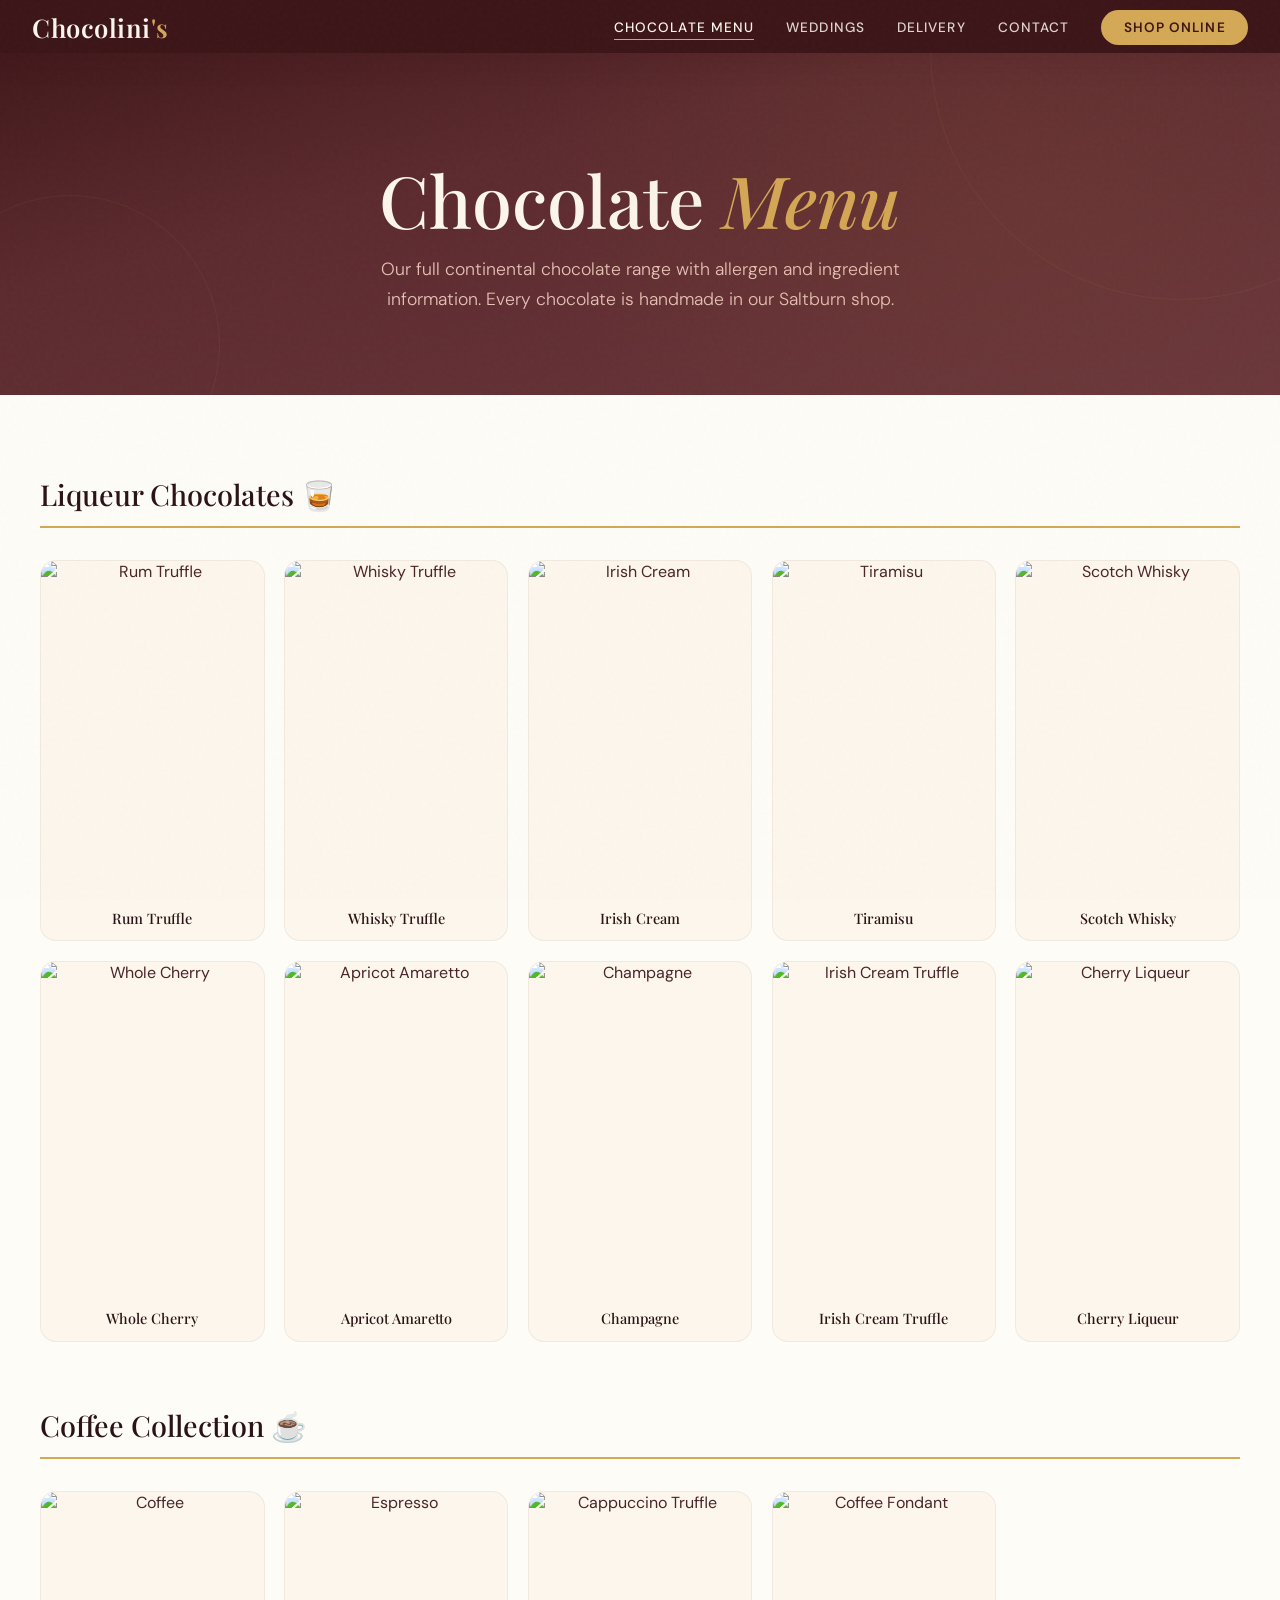
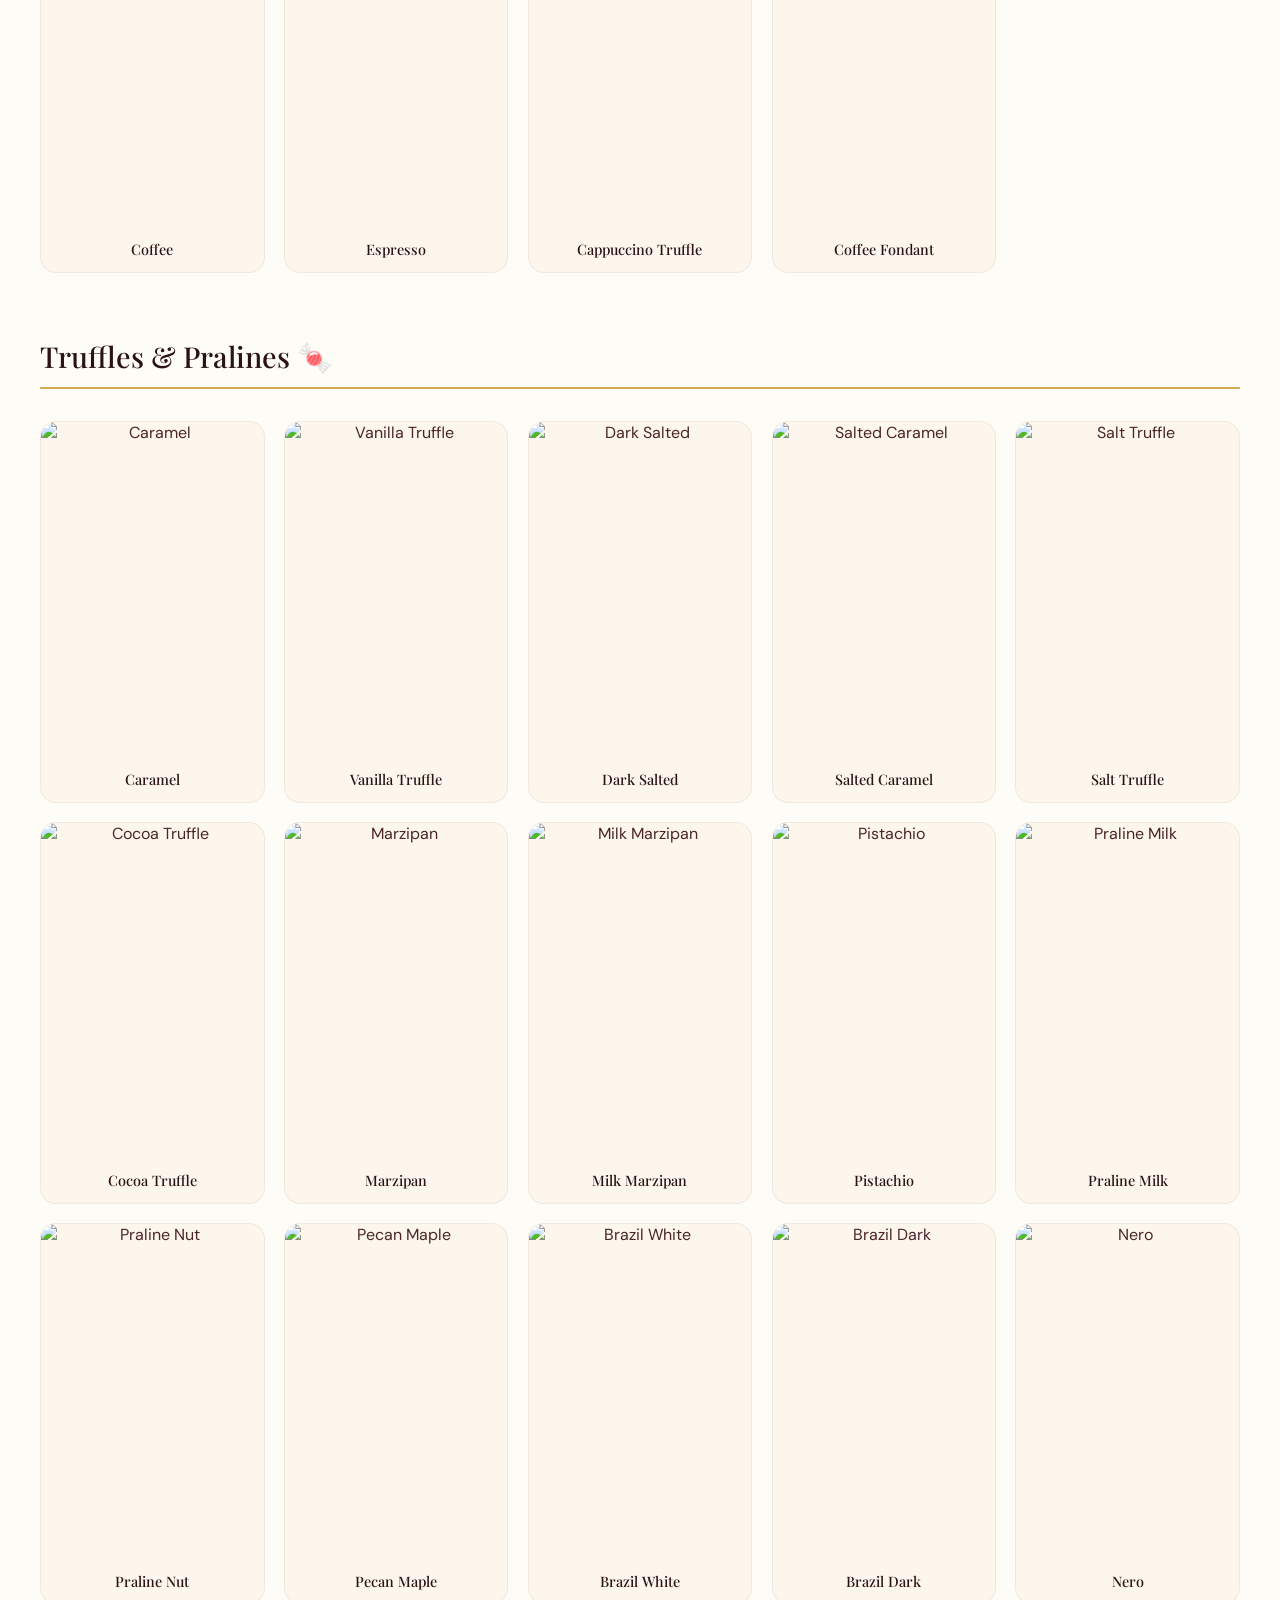
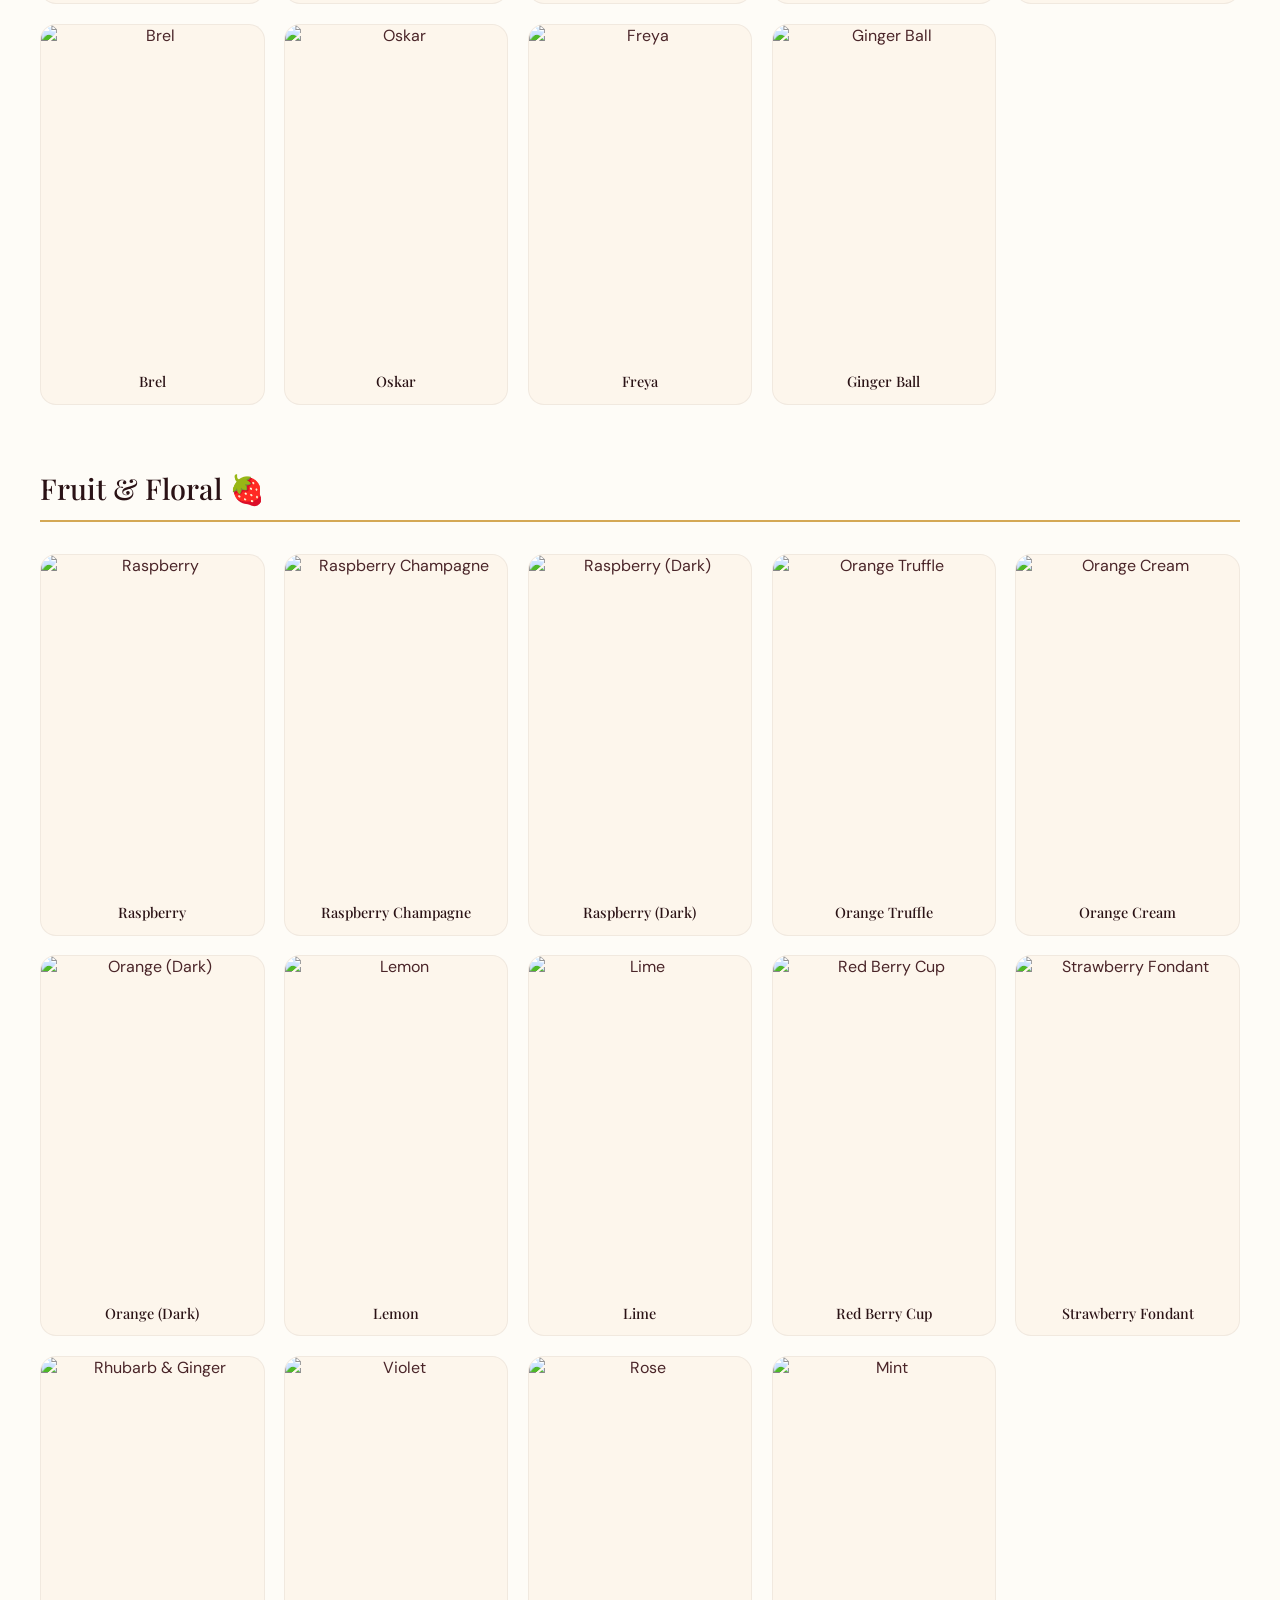
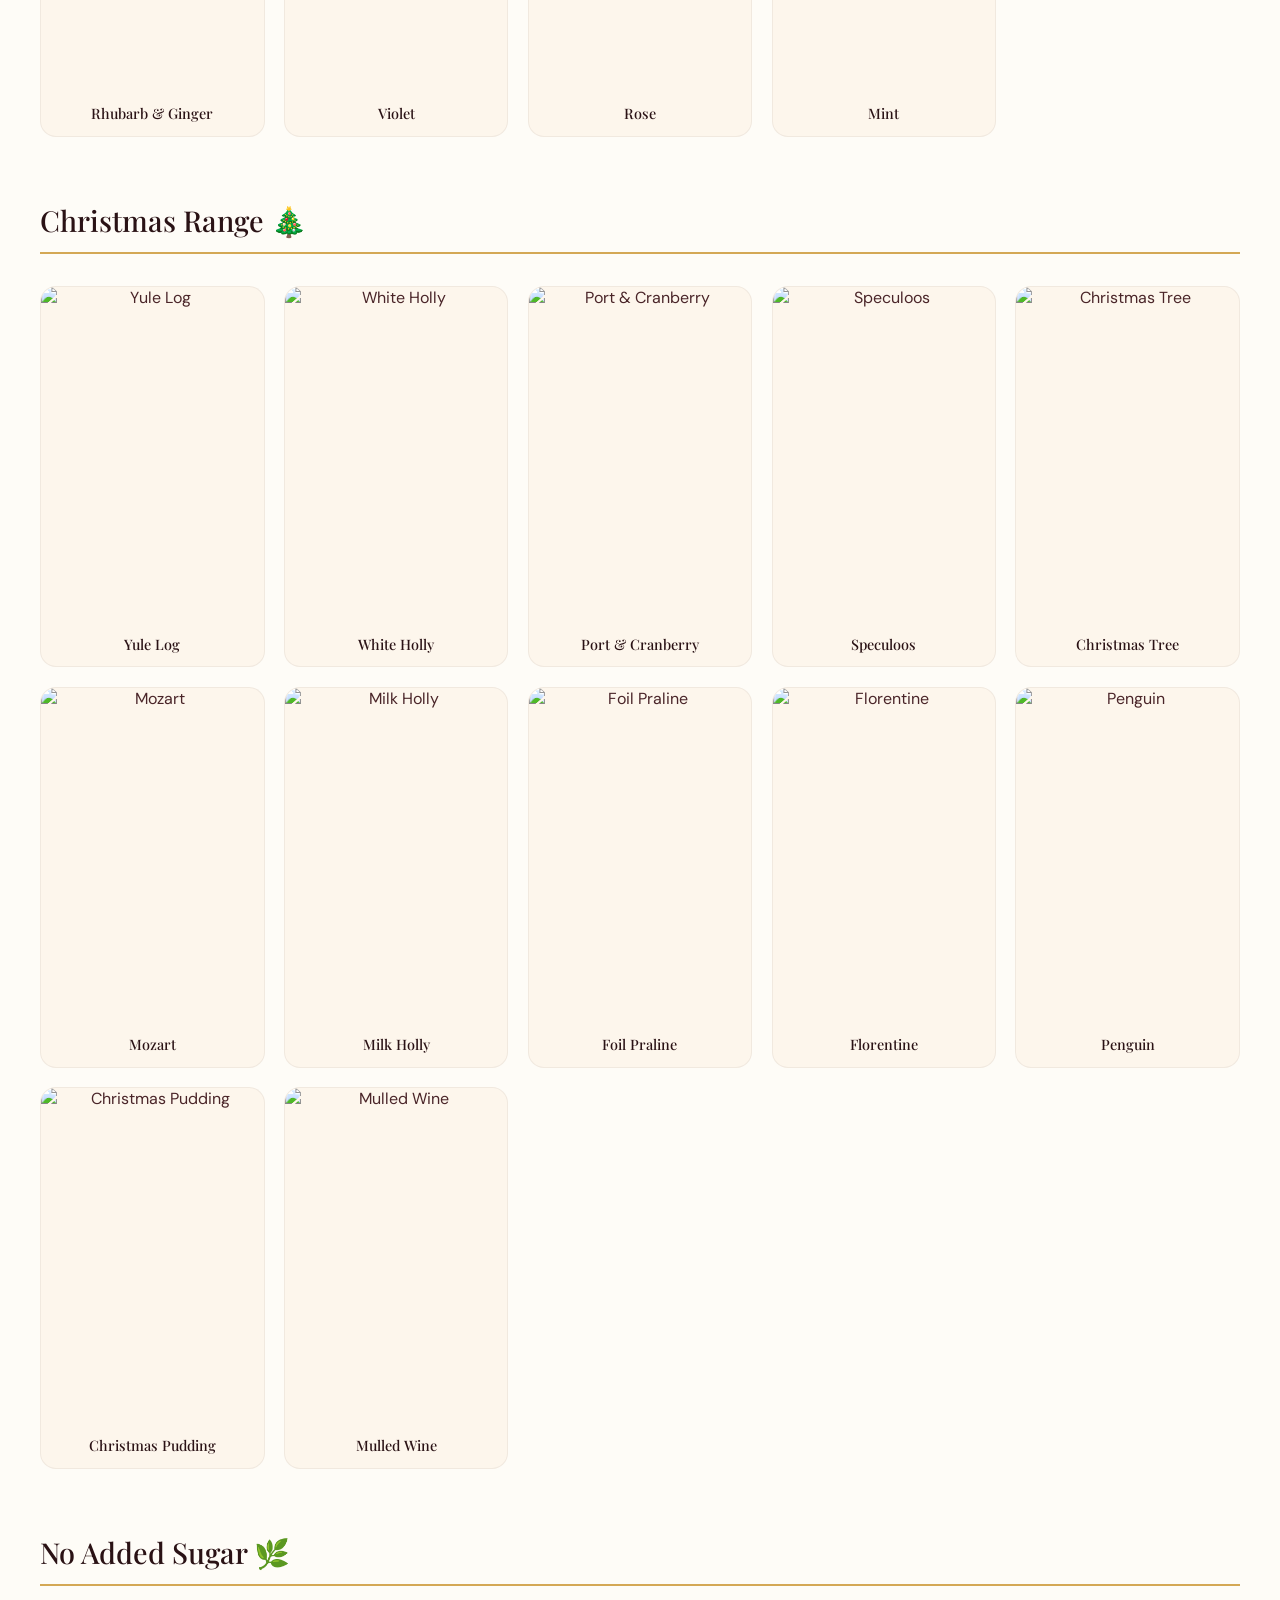
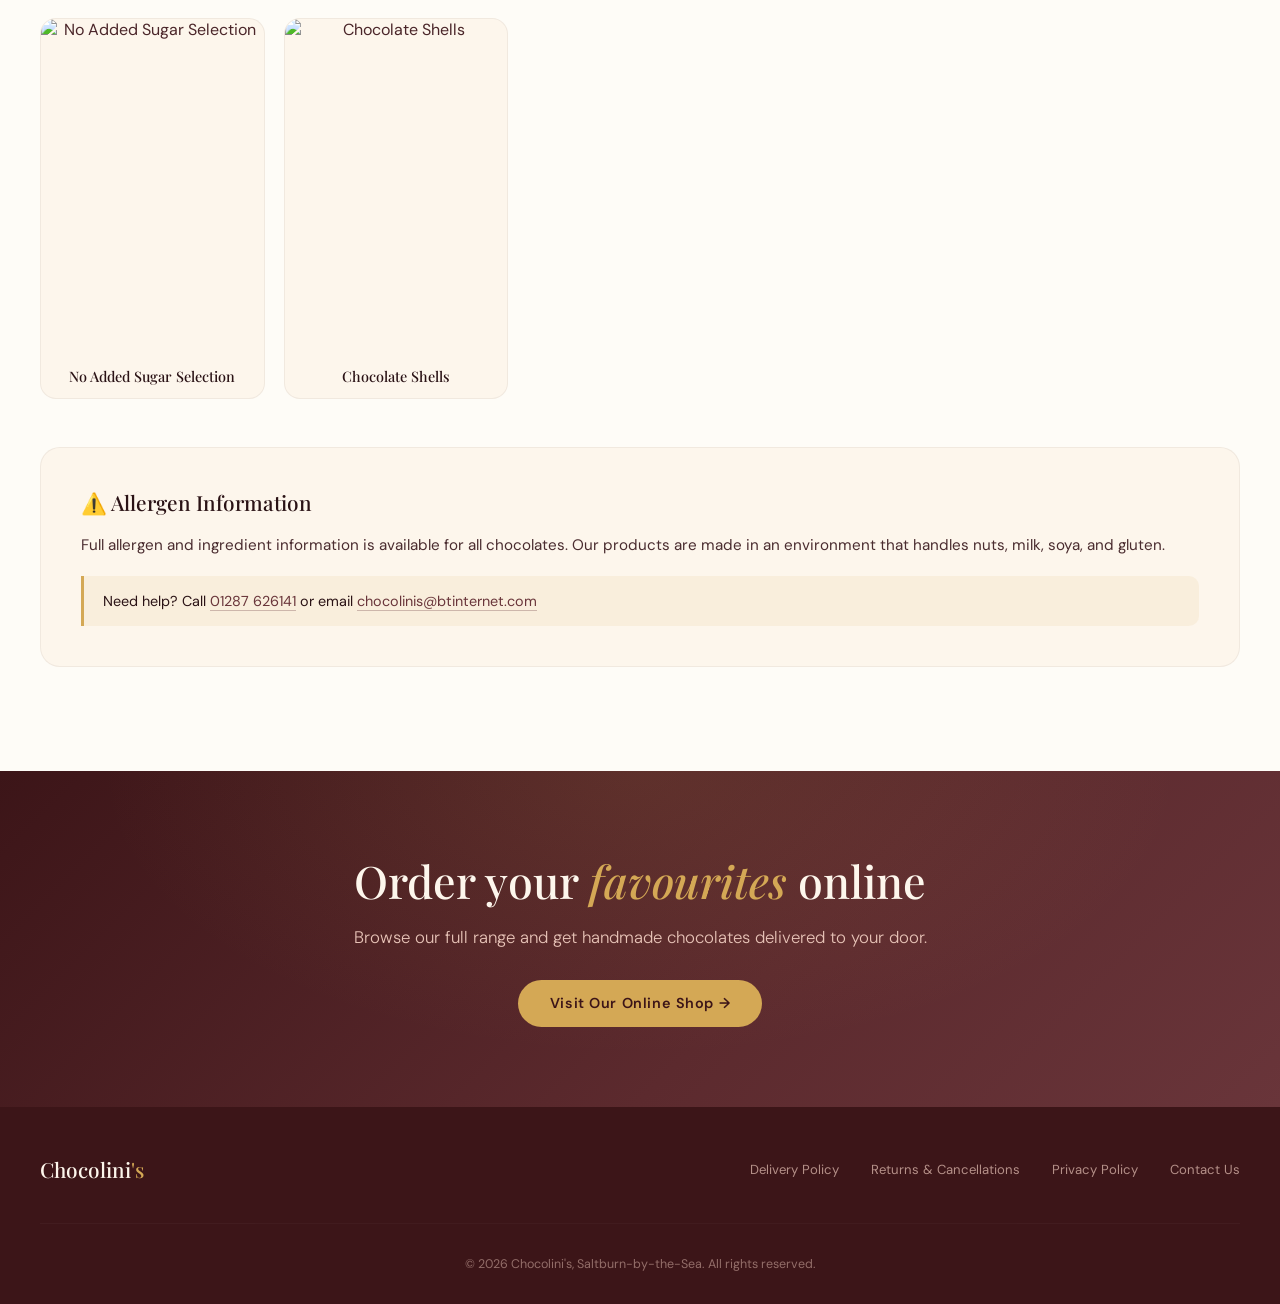
==== commit 98271522: "Rename chocolate-menu to chocolate-menu.html" ====
--- a/chocolate-menu.html
+++ b/chocolate-menu.html
@@ -1,766 +1,143 @@
 <!DOCTYPE html>
 <html lang="en">
 <head>
-    <meta charset="UTF-8">
-    <meta name="viewport" content="width=device-width, initial-scale=1.0">
-    <title>Online Shop | Chocolini's Saltburn-by-the-Sea</title>
-    <meta name="description" content="Shop handmade chocolates online from Chocolini's in Saltburn-by-the-Sea. Continental truffles, gift boxes, novelty shapes, vegan options & more. UK delivery available.">
-    <link rel="preconnect" href="https://fonts.googleapis.com">
-    <link rel="preconnect" href="https://fonts.gstatic.com" crossorigin>
-    <link href="https://fonts.googleapis.com/css2?family=Playfair+Display:ital,wght@0,400;0,500;0,600;0,700;1,400;1,500&family=DM+Sans:ital,wght@0,300;0,400;0,500;0,600;1,400&display=swap" rel="stylesheet">
-    <link rel="stylesheet" href="styles.css">
-    <style>
-        /* ── Shop-specific styles ── */
-        .shop-controls {
-            display: flex;
-            justify-content: space-between;
-            align-items: center;
-            flex-wrap: wrap;
-            gap: 1rem;
-            margin-bottom: 2.5rem;
-        }
+<meta charset="UTF-8">
+<meta name="viewport" content="width=device-width, initial-scale=1.0">
+<title>Chocolate Menu | Chocolini's Saltburn-by-the-Sea</title>
+<meta name="description" content="Explore our full continental chocolate menu with photos. 50+ handmade truffles, pralines, fondants and more.">
+<link rel="preconnect" href="https://fonts.googleapis.com">
+<link rel="preconnect" href="https://fonts.gstatic.com" crossorigin>
+<link href="https://fonts.googleapis.com/css2?family=Playfair+Display:ital,wght@0,400;0,500;0,600;0,700;1,400;1,500&family=DM+Sans:ital,wght@0,300;0,400;0,500;0,600;1,400&display=swap" rel="stylesheet">
+<link rel="stylesheet" href="styles.css">
 
-        .shop-count {
-            font-size: 0.9rem;
-            color: var(--text-light);
-        }
-
-        .shop-count strong {
-            color: var(--text-dark);
-        }
-
-        /* Category Filter */
-        .filter-bar {
-            display: flex;
-            gap: 0.5rem;
-            flex-wrap: wrap;
-            margin-bottom: 2rem;
-        }
-
-        .filter-btn {
-            padding: 0.5rem 1.2rem;
-            border-radius: 100px;
-            border: 1.5px solid rgba(60, 21, 24, 0.12);
-            background: var(--warm-white);
-            font-family: 'DM Sans', sans-serif;
-            font-size: 0.82rem;
-            font-weight: 500;
-            color: var(--text-body);
-            cursor: pointer;
-            transition: all 0.3s;
-            white-space: nowrap;
-        }
-
-        .filter-btn:hover {
-            border-color: var(--caramel);
-            color: var(--chocolate);
-        }
-
-        .filter-btn.active {
-            background: var(--chocolate);
-            color: var(--cream);
-            border-color: var(--chocolate);
-        }
-
-        /* Sort */
-        .sort-select {
-            padding: 0.5rem 1rem;
-            border-radius: 10px;
-            border: 1.5px solid rgba(60, 21, 24, 0.1);
-            background: var(--warm-white);
-            font-family: 'DM Sans', sans-serif;
-            font-size: 0.85rem;
-            color: var(--text-body);
-            cursor: pointer;
-            outline: none;
-        }
-
-        /* Product Grid */
-        .product-grid {
-            display: grid;
-            grid-template-columns: repeat(4, 1fr);
-            gap: 1.5rem;
-        }
-
-        .product-card {
-            background: var(--cream);
-            border-radius: 16px;
-            border: 1px solid rgba(60, 21, 24, 0.06);
-            overflow: hidden;
-            transition: all 0.4s cubic-bezier(0.16, 1, 0.3, 1);
-            display: flex;
-            flex-direction: column;
-        }
-
-        .product-card:hover {
-            transform: translateY(-4px);
-            box-shadow: 0 16px 48px rgba(60, 21, 24, 0.1);
-        }
-
-        .product-img {
-            width: 100%;
-            aspect-ratio: 1;
-            object-fit: cover;
-            background: #f5ede3;
-            display: block;
-        }
-
-        .product-info {
-            padding: 1.2rem 1.2rem 1rem;
-            flex: 1;
-            display: flex;
-            flex-direction: column;
-        }
-
-        .product-category-tag {
-            font-size: 0.65rem;
-            font-weight: 600;
-            letter-spacing: 0.15em;
-            text-transform: uppercase;
-            color: var(--caramel);
-            margin-bottom: 0.4rem;
-        }
-
-        .product-name {
-            font-family: 'Playfair Display', serif;
-            font-size: 1.05rem;
-            font-weight: 500;
-            color: var(--text-dark);
-            line-height: 1.3;
-            margin-bottom: 0.6rem;
-            flex: 1;
-        }
-
-        .product-price {
-            font-size: 1.1rem;
-            font-weight: 600;
-            color: var(--chocolate);
-            margin-bottom: 1rem;
-        }
-
-        .product-btn {
-            width: 100%;
-            padding: 0.7rem;
-            border-radius: 10px;
-            border: none;
-            background: var(--chocolate);
-            color: var(--cream);
-            font-family: 'DM Sans', sans-serif;
-            font-size: 0.85rem;
-            font-weight: 600;
-            cursor: pointer;
-            transition: all 0.3s;
-            text-align: center;
-            text-decoration: none;
-            display: block;
-        }
-
-        .product-btn:hover {
-            background: var(--chocolate-mid);
-            transform: translateY(-1px);
-            box-shadow: 0 4px 16px rgba(60, 21, 24, 0.2);
-        }
-
-        .product-btn.out-of-stock {
-            background: #ccc;
-            color: #888;
-            cursor: not-allowed;
-        }
-
-        /* Cart floating button */
-        .cart-float {
-            position: fixed;
-            bottom: 2rem;
-            right: 2rem;
-            background: var(--gold);
-            color: var(--chocolate);
-            width: 60px;
-            height: 60px;
-            border-radius: 50%;
-            display: flex;
-            align-items: center;
-            justify-content: center;
-            font-size: 1.4rem;
-            box-shadow: 0 8px 30px rgba(212, 168, 85, 0.4);
-            cursor: pointer;
-            z-index: 900;
-            transition: all 0.3s;
-            border: none;
-            font-family: 'DM Sans', sans-serif;
-        }
-
-        .cart-float:hover {
-            transform: scale(1.08);
-            box-shadow: 0 12px 40px rgba(212, 168, 85, 0.5);
-        }
-
-        .cart-badge {
-            position: absolute;
-            top: -4px;
-            right: -4px;
-            background: var(--chocolate);
-            color: var(--cream);
-            width: 22px;
-            height: 22px;
-            border-radius: 50%;
-            font-size: 0.7rem;
-            font-weight: 700;
-            display: flex;
-            align-items: center;
-            justify-content: center;
-        }
-
-        /* Cart sidebar */
-        .cart-overlay {
-            position: fixed;
-            top: 0; left: 0; right: 0; bottom: 0;
-            background: rgba(42, 18, 21, 0.5);
-            z-index: 1001;
-            opacity: 0;
-            pointer-events: none;
-            transition: opacity 0.3s;
-        }
-
-        .cart-overlay.open {
-            opacity: 1;
-            pointer-events: all;
-        }
-
-        .cart-sidebar {
-            position: fixed;
-            top: 0; right: -420px; bottom: 0;
-            width: 400px;
-            max-width: 90vw;
-            background: var(--warm-white);
-            z-index: 1002;
-            transition: right 0.4s cubic-bezier(0.16, 1, 0.3, 1);
-            display: flex;
-            flex-direction: column;
-            box-shadow: -8px 0 40px rgba(42, 18, 21, 0.15);
-        }
-
-        .cart-sidebar.open { right: 0; }
-
-        .cart-header {
-            padding: 1.5rem;
-            border-bottom: 1px solid rgba(60, 21, 24, 0.08);
-            display: flex;
-            justify-content: space-between;
-            align-items: center;
-        }
-
-        .cart-header h3 {
-            font-family: 'Playfair Display', serif;
-            font-size: 1.3rem;
-            color: var(--text-dark);
-        }
-
-        .cart-close {
-            background: none;
-            border: none;
-            font-size: 1.5rem;
-            color: var(--text-light);
-            cursor: pointer;
-            padding: 4px;
-        }
-
-        .cart-items {
-            flex: 1;
-            overflow-y: auto;
-            padding: 1rem 1.5rem;
-        }
-
-        .cart-empty {
-            text-align: center;
-            padding: 3rem 1rem;
-            color: var(--text-light);
-        }
-
-        .cart-item {
-            display: flex;
-            gap: 1rem;
-            padding: 1rem 0;
-            border-bottom: 1px solid rgba(60, 21, 24, 0.06);
-            align-items: center;
-        }
-
-        .cart-item-img {
-            width: 60px;
-            height: 60px;
-            border-radius: 10px;
-            object-fit: cover;
-            background: #f5ede3;
-        }
-
-        .cart-item-info { flex: 1; }
-
-        .cart-item-name {
-            font-size: 0.9rem;
-            font-weight: 500;
-            color: var(--text-dark);
-            margin-bottom: 0.2rem;
-        }
-
-        .cart-item-price {
-            font-size: 0.85rem;
-            color: var(--caramel);
-            font-weight: 600;
-        }
-
-        .cart-item-qty {
-            display: flex;
-            align-items: center;
-            gap: 0.5rem;
-        }
-
-        .qty-btn {
-            width: 28px; height: 28px;
-            border-radius: 8px;
-            border: 1px solid rgba(60, 21, 24, 0.1);
-            background: var(--cream);
-            font-size: 1rem;
-            cursor: pointer;
-            display: flex;
-            align-items: center;
-            justify-content: center;
-            color: var(--text-dark);
-            transition: all 0.2s;
-        }
-
-        .qty-btn:hover { background: var(--chocolate); color: var(--cream); }
-
-        .qty-num {
-            font-size: 0.9rem;
-            font-weight: 600;
-            min-width: 20px;
-            text-align: center;
-        }
-
-        .cart-footer {
-            padding: 1.5rem;
-            border-top: 1px solid rgba(60, 21, 24, 0.08);
-        }
-
-        .cart-total {
-            display: flex;
-            justify-content: space-between;
-            align-items: center;
-            margin-bottom: 0.5rem;
-        }
-
-        .cart-total-label {
-            font-size: 1rem;
-            color: var(--text-body);
-        }
-
-        .cart-total-price {
-            font-family: 'Playfair Display', serif;
-            font-size: 1.5rem;
-            font-weight: 600;
-            color: var(--chocolate);
-        }
-
-        .cart-delivery-note {
-            font-size: 0.78rem;
-            color: var(--text-light);
-            margin-bottom: 1rem;
-        }
-
-        .cart-checkout {
-            width: 100%;
-            padding: 0.9rem;
-            border-radius: 12px;
-            border: none;
-            background: var(--gold);
-            color: var(--chocolate);
-            font-family: 'DM Sans', sans-serif;
-            font-size: 0.95rem;
-            font-weight: 700;
-            cursor: pointer;
-            transition: all 0.3s;
-            letter-spacing: 0.02em;
-        }
-
-        .cart-checkout:hover {
-            transform: translateY(-1px);
-            box-shadow: 0 6px 24px rgba(212, 168, 85, 0.4);
-        }
-
-        /* No results */
-        .no-results {
-            grid-column: 1 / -1;
-            text-align: center;
-            padding: 4rem 2rem;
-            color: var(--text-light);
-        }
-
-        .no-results h3 {
-            font-family: 'Playfair Display', serif;
-            font-size: 1.3rem;
-            color: var(--text-dark);
-            margin-bottom: 0.5rem;
-        }
-
-        @media (max-width: 1024px) {
-            .product-grid { grid-template-columns: repeat(3, 1fr); }
-        }
-
-        @media (max-width: 768px) {
-            .product-grid { grid-template-columns: repeat(2, 1fr); gap: 1rem; }
-            .product-info { padding: 1rem; }
-            .product-name { font-size: 0.95rem; }
-        }
-
-        @media (max-width: 480px) {
-            .filter-bar { gap: 0.35rem; }
-            .filter-btn { padding: 0.4rem 0.8rem; font-size: 0.75rem; }
-        }
-    </style>
 </head>
 <body>
+<nav class="nav nav-solid" id="nav">
+    <a href="index.html" class="nav-logo-text">Chocolini<span>'s</span></a>
+    <ul class="nav-links" id="navLinks">
+        <li><a href="chocolate-menu.html" class="active">Chocolate Menu</a></li>
+<li><a href="wedding-favours.html">Weddings</a></li>
+<li><a href="delivery.html">Delivery</a></li>
+<li><a href="contact.html">Contact</a></li>
+<li><a href="shop.html" class="nav-cta">Shop Online</a></li>
+    </ul>
+    <button class="mobile-toggle" id="mobileToggle" aria-label="Menu"><span></span><span></span><span></span></button>
+</nav>
 
-    <nav class="nav nav-solid" id="nav">
-        <a href="index.html" class="nav-logo">Chocolini<span>'s</span></a>
-        <ul class="nav-links" id="navLinks">
-            <li><a href="chocolate-menu.html">Chocolate Menu</a></li>
-            <li><a href="wedding-favours.html">Weddings</a></li>
-            <li><a href="delivery.html">Delivery</a></li>
-            <li><a href="contact.html">Contact</a></li>
-            <li><a href="shop.html" class="nav-cta active">Shop Online</a></li>
-        </ul>
-        <button class="mobile-toggle" id="mobileToggle" aria-label="Menu"><span></span><span></span><span></span></button>
-    </nav>
+<section class="page-hero">
+    <div class="hero-deco deco-1"></div>
+    <div class="hero-deco deco-2"></div>
+    <h1>Chocolate <em>Menu</em></h1>
+    <p>Our full continental chocolate range with allergen and ingredient information. Every chocolate is handmade in our Saltburn shop.</p>
+</section>
+<section class="content-section">
+    <div class="container">
+        <h3 class="choc-section-title reveal">Liqueur Chocolates 🥃</h3>
+<div class="choc-menu-grid">
+<div class="choc-item reveal"><img src="https://static.wixstatic.com/media/40ae52_8c666559180f432e8948962399011b5f~mv2.png/v1/crop/x_7,y_10,w_458,h_721/fill/w_400,h_500,al_c,q_90,usm_0.66_1.00_0.01,enc_avif,quality_auto/8c666559180f432e8948962399011b5f.png" alt="Rum Truffle" class="enhanced-img" loading="lazy"><div class="choc-name">Rum Truffle</div></div>
+<div class="choc-item reveal"><img src="https://static.wixstatic.com/media/40ae52_9407680b05324776844b68143a9b0ea4~mv2.png/v1/fill/w_400,h_500,al_c,q_90,usm_0.66_1.00_0.01,enc_avif,quality_auto/40ae52_9407680b05324776844b68143a9b0ea4~mv2.png" alt="Whisky Truffle" class="enhanced-img" loading="lazy"><div class="choc-name">Whisky Truffle</div></div>
+<div class="choc-item reveal"><img src="https://static.wixstatic.com/media/40ae52_ae69d3d636f94c319caa76bde303d7cb~mv2.png/v1/fill/w_400,h_500,al_c,q_90,usm_0.66_1.00_0.01,enc_avif,quality_auto/40ae52_ae69d3d636f94c319caa76bde303d7cb~mv2.png" alt="Irish Cream" class="enhanced-img" loading="lazy"><div class="choc-name">Irish Cream</div></div>
+<div class="choc-item reveal"><img src="https://static.wixstatic.com/media/40ae52_5434771817594a53893f3e0b5edc169a~mv2.png/v1/fill/w_400,h_500,al_c,q_90,usm_0.66_1.00_0.01,enc_avif,quality_auto/40ae52_5434771817594a53893f3e0b5edc169a~mv2.png" alt="Tiramisu" class="enhanced-img" loading="lazy"><div class="choc-name">Tiramisu</div></div>
+<div class="choc-item reveal"><img src="https://static.wixstatic.com/media/40ae52_2f59ec8cc6324331a675f388f8ca1852~mv2.png/v1/fill/w_400,h_500,al_c,q_90,usm_0.66_1.00_0.01,enc_avif,quality_auto/40ae52_2f59ec8cc6324331a675f388f8ca1852~mv2.png" alt="Scotch Whisky" class="enhanced-img" loading="lazy"><div class="choc-name">Scotch Whisky</div></div>
+<div class="choc-item reveal"><img src="https://static.wixstatic.com/media/40ae52_c690148ccc844ab3ae3cd4be0ac22b8c~mv2.png/v1/fill/w_400,h_500,al_c,q_90,usm_0.66_1.00_0.01,enc_avif,quality_auto/40ae52_c690148ccc844ab3ae3cd4be0ac22b8c~mv2.png" alt="Whole Cherry" class="enhanced-img" loading="lazy"><div class="choc-name">Whole Cherry</div></div>
+<div class="choc-item reveal"><img src="https://static.wixstatic.com/media/40ae52_07ae7d9922d8495bae06187884a98bba~mv2.png/v1/fill/w_400,h_500,al_c,q_90,usm_0.66_1.00_0.01,enc_avif,quality_auto/40ae52_07ae7d9922d8495bae06187884a98bba~mv2.png" alt="Apricot Amaretto" class="enhanced-img" loading="lazy"><div class="choc-name">Apricot Amaretto</div></div>
+<div class="choc-item reveal"><img src="https://static.wixstatic.com/media/40ae52_ef02208f9b0241fdb7b35f5b459761e1~mv2.png/v1/fill/w_400,h_500,al_c,q_90,usm_0.66_1.00_0.01,enc_avif,quality_auto/40ae52_ef02208f9b0241fdb7b35f5b459761e1~mv2.png" alt="Champagne" class="enhanced-img" loading="lazy"><div class="choc-name">Champagne</div></div>
+<div class="choc-item reveal"><img src="https://static.wixstatic.com/media/40ae52_0dc7720978c0498f99af078c1446639c~mv2.png/v1/fill/w_400,h_500,al_c,q_90,usm_0.66_1.00_0.01,enc_avif,quality_auto/40ae52_0dc7720978c0498f99af078c1446639c~mv2.png" alt="Irish Cream Truffle" class="enhanced-img" loading="lazy"><div class="choc-name">Irish Cream Truffle</div></div>
+<div class="choc-item reveal"><img src="https://static.wixstatic.com/media/40ae52_51ce965555394a7ba287b457ef7d603f~mv2.png/v1/fill/w_400,h_500,al_c,q_90,usm_0.66_1.00_0.01,enc_avif,quality_auto/40ae52_51ce965555394a7ba287b457ef7d603f~mv2.png" alt="Cherry Liqueur" class="enhanced-img" loading="lazy"><div class="choc-name">Cherry Liqueur</div></div>
+</div>
+<h3 class="choc-section-title reveal">Coffee Collection ☕</h3>
+<div class="choc-menu-grid">
+<div class="choc-item reveal"><img src="https://static.wixstatic.com/media/40ae52_de3eb01a6eb54e64b0bc4f2c0e4cc20e~mv2.png/v1/fill/w_400,h_500,al_c,q_90,usm_0.66_1.00_0.01,enc_avif,quality_auto/40ae52_de3eb01a6eb54e64b0bc4f2c0e4cc20e~mv2.png" alt="Coffee" class="enhanced-img" loading="lazy"><div class="choc-name">Coffee</div></div>
+<div class="choc-item reveal"><img src="https://static.wixstatic.com/media/40ae52_fe128dbec1164aea84926e6bc0270f42~mv2.png/v1/fill/w_400,h_500,al_c,q_90,usm_0.66_1.00_0.01,enc_avif,quality_auto/40ae52_fe128dbec1164aea84926e6bc0270f42~mv2.png" alt="Espresso" class="enhanced-img" loading="lazy"><div class="choc-name">Espresso</div></div>
+<div class="choc-item reveal"><img src="https://static.wixstatic.com/media/40ae52_e2695425991f4c02a65f69e704aa748e~mv2.png/v1/fill/w_400,h_500,al_c,q_90,usm_0.66_1.00_0.01,enc_avif,quality_auto/40ae52_e2695425991f4c02a65f69e704aa748e~mv2.png" alt="Cappuccino Truffle" class="enhanced-img" loading="lazy"><div class="choc-name">Cappuccino Truffle</div></div>
+<div class="choc-item reveal"><img src="https://static.wixstatic.com/media/40ae52_2dd1780d7dbe4904bdbfb1ad2f3256b5~mv2.png/v1/fill/w_400,h_500,al_c,q_90,usm_0.66_1.00_0.01,enc_avif,quality_auto/40ae52_2dd1780d7dbe4904bdbfb1ad2f3256b5~mv2.png" alt="Coffee Fondant" class="enhanced-img" loading="lazy"><div class="choc-name">Coffee Fondant</div></div>
+</div>
+<h3 class="choc-section-title reveal">Truffles &amp; Pralines 🍬</h3>
+<div class="choc-menu-grid">
+<div class="choc-item reveal"><img src="https://static.wixstatic.com/media/40ae52_7ec012c2f73749cab9a287eb5a8c4097~mv2.png/v1/fill/w_400,h_500,al_c,q_90,usm_0.66_1.00_0.01,enc_avif,quality_auto/40ae52_7ec012c2f73749cab9a287eb5a8c4097~mv2.png" alt="Caramel" class="enhanced-img" loading="lazy"><div class="choc-name">Caramel</div></div>
+<div class="choc-item reveal"><img src="https://static.wixstatic.com/media/40ae52_c4772fca4da64f718bad93bfcfe32e51~mv2.png/v1/fill/w_400,h_500,al_c,q_90,usm_0.66_1.00_0.01,enc_avif,quality_auto/40ae52_c4772fca4da64f718bad93bfcfe32e51~mv2.png" alt="Vanilla Truffle" class="enhanced-img" loading="lazy"><div class="choc-name">Vanilla Truffle</div></div>
+<div class="choc-item reveal"><img src="https://static.wixstatic.com/media/40ae52_c740a276654e4f9a853699c078d9974c~mv2.png/v1/fill/w_400,h_500,al_c,q_90,usm_0.66_1.00_0.01,enc_avif,quality_auto/40ae52_c740a276654e4f9a853699c078d9974c~mv2.png" alt="Dark Salted" class="enhanced-img" loading="lazy"><div class="choc-name">Dark Salted</div></div>
+<div class="choc-item reveal"><img src="https://static.wixstatic.com/media/40ae52_5cb0d9d1059a4715bb093411d572cf17~mv2.png/v1/fill/w_400,h_500,al_c,q_90,usm_0.66_1.00_0.01,enc_avif,quality_auto/40ae52_5cb0d9d1059a4715bb093411d572cf17~mv2.png" alt="Salted Caramel" class="enhanced-img" loading="lazy"><div class="choc-name">Salted Caramel</div></div>
+<div class="choc-item reveal"><img src="https://static.wixstatic.com/media/40ae52_b3dbf09e20914899b4699654f58e2afa~mv2.png/v1/fill/w_400,h_500,al_c,q_90,usm_0.66_1.00_0.01,enc_avif,quality_auto/40ae52_b3dbf09e20914899b4699654f58e2afa~mv2.png" alt="Salt Truffle" class="enhanced-img" loading="lazy"><div class="choc-name">Salt Truffle</div></div>
+<div class="choc-item reveal"><img src="https://static.wixstatic.com/media/40ae52_e28ce064e98846f3b742f9a6579a4b69~mv2.png/v1/fill/w_400,h_500,al_c,q_90,usm_0.66_1.00_0.01,enc_avif,quality_auto/40ae52_e28ce064e98846f3b742f9a6579a4b69~mv2.png" alt="Cocoa Truffle" class="enhanced-img" loading="lazy"><div class="choc-name">Cocoa Truffle</div></div>
+<div class="choc-item reveal"><img src="https://static.wixstatic.com/media/40ae52_1d6fa623024a4dc891f3cdc88e5e3105~mv2.png/v1/fill/w_400,h_500,al_c,q_90,usm_0.66_1.00_0.01,enc_avif,quality_auto/40ae52_1d6fa623024a4dc891f3cdc88e5e3105~mv2.png" alt="Marzipan" class="enhanced-img" loading="lazy"><div class="choc-name">Marzipan</div></div>
+<div class="choc-item reveal"><img src="https://static.wixstatic.com/media/40ae52_cade7a5ddc854ff688b6074571d60b73~mv2.png/v1/fill/w_400,h_500,al_c,q_90,usm_0.66_1.00_0.01,enc_avif,quality_auto/40ae52_cade7a5ddc854ff688b6074571d60b73~mv2.png" alt="Milk Marzipan" class="enhanced-img" loading="lazy"><div class="choc-name">Milk Marzipan</div></div>
+<div class="choc-item reveal"><img src="https://static.wixstatic.com/media/40ae52_865ef995407d41338b77d629f20f8b2b~mv2.png/v1/fill/w_400,h_500,al_c,q_90,usm_0.66_1.00_0.01,enc_avif,quality_auto/40ae52_865ef995407d41338b77d629f20f8b2b~mv2.png" alt="Pistachio" class="enhanced-img" loading="lazy"><div class="choc-name">Pistachio</div></div>
+<div class="choc-item reveal"><img src="https://static.wixstatic.com/media/40ae52_299d3d76d52643a4aec4f76ca6dd83ec~mv2.png/v1/fill/w_400,h_500,al_c,q_90,usm_0.66_1.00_0.01,enc_avif,quality_auto/40ae52_299d3d76d52643a4aec4f76ca6dd83ec~mv2.png" alt="Praline Milk" class="enhanced-img" loading="lazy"><div class="choc-name">Praline Milk</div></div>
+<div class="choc-item reveal"><img src="https://static.wixstatic.com/media/40ae52_b271842b81c84714a0c5ec2d5c075805~mv2.png/v1/fill/w_400,h_500,al_c,q_90,usm_0.66_1.00_0.01,enc_avif,quality_auto/40ae52_b271842b81c84714a0c5ec2d5c075805~mv2.png" alt="Praline Nut" class="enhanced-img" loading="lazy"><div class="choc-name">Praline Nut</div></div>
+<div class="choc-item reveal"><img src="https://static.wixstatic.com/media/40ae52_3e825a90870b4892af6abf3381d0413e~mv2.png/v1/fill/w_400,h_500,al_c,q_90,usm_0.66_1.00_0.01,enc_avif,quality_auto/40ae52_3e825a90870b4892af6abf3381d0413e~mv2.png" alt="Pecan Maple" class="enhanced-img" loading="lazy"><div class="choc-name">Pecan Maple</div></div>
+<div class="choc-item reveal"><img src="https://static.wixstatic.com/media/40ae52_fa7dd94436894ebfbce427d7287ef492~mv2.png/v1/fill/w_400,h_500,al_c,q_90,usm_0.66_1.00_0.01,enc_avif,quality_auto/40ae52_fa7dd94436894ebfbce427d7287ef492~mv2.png" alt="Brazil White" class="enhanced-img" loading="lazy"><div class="choc-name">Brazil White</div></div>
+<div class="choc-item reveal"><img src="https://static.wixstatic.com/media/40ae52_cfbf953bb74449d984f3215523627f89~mv2.png/v1/fill/w_400,h_500,al_c,q_90,usm_0.66_1.00_0.01,enc_avif,quality_auto/40ae52_cfbf953bb74449d984f3215523627f89~mv2.png" alt="Brazil Dark" class="enhanced-img" loading="lazy"><div class="choc-name">Brazil Dark</div></div>
+<div class="choc-item reveal"><img src="https://static.wixstatic.com/media/40ae52_7f6db65033d64cf48be7985951c57c77~mv2.png/v1/fill/w_400,h_500,al_c,q_90,usm_0.66_1.00_0.01,enc_avif,quality_auto/40ae52_7f6db65033d64cf48be7985951c57c77~mv2.png" alt="Nero" class="enhanced-img" loading="lazy"><div class="choc-name">Nero</div></div>
+<div class="choc-item reveal"><img src="https://static.wixstatic.com/media/40ae52_5feb8b0336bc4e7a8665d6b15b9304f1~mv2.png/v1/fill/w_400,h_500,al_c,q_90,usm_0.66_1.00_0.01,enc_avif,quality_auto/40ae52_5feb8b0336bc4e7a8665d6b15b9304f1~mv2.png" alt="Brel" class="enhanced-img" loading="lazy"><div class="choc-name">Brel</div></div>
+<div class="choc-item reveal"><img src="https://static.wixstatic.com/media/40ae52_3dda37b2c8c94352b233946d711bd635~mv2.png/v1/fill/w_400,h_500,al_c,q_90,usm_0.66_1.00_0.01,enc_avif,quality_auto/40ae52_3dda37b2c8c94352b233946d711bd635~mv2.png" alt="Oskar" class="enhanced-img" loading="lazy"><div class="choc-name">Oskar</div></div>
+<div class="choc-item reveal"><img src="https://static.wixstatic.com/media/40ae52_8208b63a4ef94574b19821b362351242~mv2.png/v1/fill/w_400,h_500,al_c,q_90,usm_0.66_1.00_0.01,enc_avif,quality_auto/40ae52_8208b63a4ef94574b19821b362351242~mv2.png" alt="Freya" class="enhanced-img" loading="lazy"><div class="choc-name">Freya</div></div>
+<div class="choc-item reveal"><img src="https://static.wixstatic.com/media/40ae52_e8b1d962d42a40019d589225f283f4a4~mv2.png/v1/fill/w_400,h_500,al_c,q_90,usm_0.66_1.00_0.01,enc_avif,quality_auto/40ae52_e8b1d962d42a40019d589225f283f4a4~mv2.png" alt="Ginger Ball" class="enhanced-img" loading="lazy"><div class="choc-name">Ginger Ball</div></div>
+</div>
+<h3 class="choc-section-title reveal">Fruit &amp; Floral 🍓</h3>
+<div class="choc-menu-grid">
+<div class="choc-item reveal"><img src="https://static.wixstatic.com/media/40ae52_fa6a310955c8486da722006d7ea1ffa5~mv2.png/v1/fill/w_400,h_500,al_c,q_90,usm_0.66_1.00_0.01,enc_avif,quality_auto/40ae52_fa6a310955c8486da722006d7ea1ffa5~mv2.png" alt="Raspberry" class="enhanced-img" loading="lazy"><div class="choc-name">Raspberry</div></div>
+<div class="choc-item reveal"><img src="https://static.wixstatic.com/media/40ae52_99a67657ab1542ea873e931ff9329982~mv2.png/v1/fill/w_400,h_500,al_c,q_90,usm_0.66_1.00_0.01,enc_avif,quality_auto/40ae52_99a67657ab1542ea873e931ff9329982~mv2.png" alt="Raspberry Champagne" class="enhanced-img" loading="lazy"><div class="choc-name">Raspberry Champagne</div></div>
+<div class="choc-item reveal"><img src="https://static.wixstatic.com/media/40ae52_480c2776919744199aa95e28d8473d90~mv2.png/v1/fill/w_400,h_500,al_c,q_90,usm_0.66_1.00_0.01,enc_avif,quality_auto/40ae52_480c2776919744199aa95e28d8473d90~mv2.png" alt="Raspberry (Dark)" class="enhanced-img" loading="lazy"><div class="choc-name">Raspberry (Dark)</div></div>
+<div class="choc-item reveal"><img src="https://static.wixstatic.com/media/40ae52_92f0094a384b49f69df05b6d1e7fc398~mv2.png/v1/fill/w_400,h_500,al_c,q_90,usm_0.66_1.00_0.01,enc_avif,quality_auto/40ae52_92f0094a384b49f69df05b6d1e7fc398~mv2.png" alt="Orange Truffle" class="enhanced-img" loading="lazy"><div class="choc-name">Orange Truffle</div></div>
+<div class="choc-item reveal"><img src="https://static.wixstatic.com/media/40ae52_32c5fdc4dd05427e982b1fd14ec91cc7~mv2.png/v1/fill/w_400,h_500,al_c,q_90,usm_0.66_1.00_0.01,enc_avif,quality_auto/40ae52_32c5fdc4dd05427e982b1fd14ec91cc7~mv2.png" alt="Orange Cream" class="enhanced-img" loading="lazy"><div class="choc-name">Orange Cream</div></div>
+<div class="choc-item reveal"><img src="https://static.wixstatic.com/media/40ae52_254654a6526942c08a1210faa31b3225~mv2.png/v1/fill/w_400,h_500,al_c,q_90,usm_0.66_1.00_0.01,enc_avif,quality_auto/40ae52_254654a6526942c08a1210faa31b3225~mv2.png" alt="Orange (Dark)" class="enhanced-img" loading="lazy"><div class="choc-name">Orange (Dark)</div></div>
+<div class="choc-item reveal"><img src="https://static.wixstatic.com/media/40ae52_1c834cd56ad74da09ce75f5cb7d8b350~mv2.png/v1/fill/w_400,h_500,al_c,q_90,usm_0.66_1.00_0.01,enc_avif,quality_auto/40ae52_1c834cd56ad74da09ce75f5cb7d8b350~mv2.png" alt="Lemon" class="enhanced-img" loading="lazy"><div class="choc-name">Lemon</div></div>
+<div class="choc-item reveal"><img src="https://static.wixstatic.com/media/40ae52_2ff02922454e403cb644f5b2869f0979~mv2.png/v1/fill/w_400,h_500,al_c,q_90,usm_0.66_1.00_0.01,enc_avif,quality_auto/40ae52_2ff02922454e403cb644f5b2869f0979~mv2.png" alt="Lime" class="enhanced-img" loading="lazy"><div class="choc-name">Lime</div></div>
+<div class="choc-item reveal"><img src="https://static.wixstatic.com/media/40ae52_b2d29a74137e4da8bdfb9ad22325985d~mv2.png/v1/fill/w_400,h_500,al_c,q_90,usm_0.66_1.00_0.01,enc_avif,quality_auto/40ae52_b2d29a74137e4da8bdfb9ad22325985d~mv2.png" alt="Red Berry Cup" class="enhanced-img" loading="lazy"><div class="choc-name">Red Berry Cup</div></div>
+<div class="choc-item reveal"><img src="https://static.wixstatic.com/media/40ae52_349749df361e4a6782ad21160fc32561~mv2.png/v1/fill/w_400,h_500,al_c,q_90,usm_0.66_1.00_0.01,enc_avif,quality_auto/40ae52_349749df361e4a6782ad21160fc32561~mv2.png" alt="Strawberry Fondant" class="enhanced-img" loading="lazy"><div class="choc-name">Strawberry Fondant</div></div>
+<div class="choc-item reveal"><img src="https://static.wixstatic.com/media/40ae52_9a706909c68c41db90b3b0737414704a~mv2.png/v1/fill/w_400,h_500,al_c,q_90,usm_0.66_1.00_0.01,enc_avif,quality_auto/40ae52_9a706909c68c41db90b3b0737414704a~mv2.png" alt="Rhubarb &amp; Ginger" class="enhanced-img" loading="lazy"><div class="choc-name">Rhubarb &amp; Ginger</div></div>
+<div class="choc-item reveal"><img src="https://static.wixstatic.com/media/40ae52_43bbd3c92cf4483683c5be141e13e4e1~mv2.png/v1/fill/w_400,h_500,al_c,q_90,usm_0.66_1.00_0.01,enc_avif,quality_auto/40ae52_43bbd3c92cf4483683c5be141e13e4e1~mv2.png" alt="Violet" class="enhanced-img" loading="lazy"><div class="choc-name">Violet</div></div>
+<div class="choc-item reveal"><img src="https://static.wixstatic.com/media/40ae52_a1e32888958e47139c6e63eb69a057ef~mv2.png/v1/fill/w_400,h_500,al_c,q_90,usm_0.66_1.00_0.01,enc_avif,quality_auto/40ae52_a1e32888958e47139c6e63eb69a057ef~mv2.png" alt="Rose" class="enhanced-img" loading="lazy"><div class="choc-name">Rose</div></div>
+<div class="choc-item reveal"><img src="https://static.wixstatic.com/media/40ae52_82c3018dc5d841a3bee2c9d06b580a70~mv2.png/v1/fill/w_400,h_500,al_c,q_90,usm_0.66_1.00_0.01,enc_avif,quality_auto/40ae52_82c3018dc5d841a3bee2c9d06b580a70~mv2.png" alt="Mint" class="enhanced-img" loading="lazy"><div class="choc-name">Mint</div></div>
+</div>
+<h3 class="choc-section-title reveal">Christmas Range 🎄</h3>
+<div class="choc-menu-grid">
+<div class="choc-item reveal"><img src="https://static.wixstatic.com/media/40ae52_5ba82df4c3094d95ac25c2d1b5caee0f~mv2.png/v1/fill/w_400,h_500,al_c,q_90,usm_0.66_1.00_0.01,enc_avif,quality_auto/40ae52_5ba82df4c3094d95ac25c2d1b5caee0f~mv2.png" alt="Yule Log" class="enhanced-img" loading="lazy"><div class="choc-name">Yule Log</div></div>
+<div class="choc-item reveal"><img src="https://static.wixstatic.com/media/40ae52_06cca3eee2c44b3e9ef3e7d7f738db1f~mv2.png/v1/fill/w_400,h_500,al_c,q_90,usm_0.66_1.00_0.01,enc_avif,quality_auto/40ae52_06cca3eee2c44b3e9ef3e7d7f738db1f~mv2.png" alt="White Holly" class="enhanced-img" loading="lazy"><div class="choc-name">White Holly</div></div>
+<div class="choc-item reveal"><img src="https://static.wixstatic.com/media/40ae52_eacbffeca79a4881816d00d0211705c5~mv2.png/v1/fill/w_400,h_500,al_c,q_90,usm_0.66_1.00_0.01,enc_avif,quality_auto/40ae52_eacbffeca79a4881816d00d0211705c5~mv2.png" alt="Port &amp; Cranberry" class="enhanced-img" loading="lazy"><div class="choc-name">Port &amp; Cranberry</div></div>
+<div class="choc-item reveal"><img src="https://static.wixstatic.com/media/40ae52_c75c581c6dcc4f20a0d0e3eb3dd45512~mv2.png/v1/fill/w_400,h_500,al_c,q_90,usm_0.66_1.00_0.01,enc_avif,quality_auto/40ae52_c75c581c6dcc4f20a0d0e3eb3dd45512~mv2.png" alt="Speculoos" class="enhanced-img" loading="lazy"><div class="choc-name">Speculoos</div></div>
+<div class="choc-item reveal"><img src="https://static.wixstatic.com/media/40ae52_0acfd621c9f94653b0dea0b5fd39243d~mv2.png/v1/fill/w_400,h_500,al_c,q_90,usm_0.66_1.00_0.01,enc_avif,quality_auto/40ae52_0acfd621c9f94653b0dea0b5fd39243d~mv2.png" alt="Christmas Tree" class="enhanced-img" loading="lazy"><div class="choc-name">Christmas Tree</div></div>
+<div class="choc-item reveal"><img src="https://static.wixstatic.com/media/40ae52_9a5a4a389deb457dbf0a7cfe968af7e5~mv2.png/v1/fill/w_400,h_500,al_c,q_90,usm_0.66_1.00_0.01,enc_avif,quality_auto/40ae52_9a5a4a389deb457dbf0a7cfe968af7e5~mv2.png" alt="Mozart" class="enhanced-img" loading="lazy"><div class="choc-name">Mozart</div></div>
+<div class="choc-item reveal"><img src="https://static.wixstatic.com/media/40ae52_a3535ed947734d7ea47286a6e69f4719~mv2.png/v1/fill/w_400,h_500,al_c,q_90,usm_0.66_1.00_0.01,enc_avif,quality_auto/40ae52_a3535ed947734d7ea47286a6e69f4719~mv2.png" alt="Milk Holly" class="enhanced-img" loading="lazy"><div class="choc-name">Milk Holly</div></div>
+<div class="choc-item reveal"><img src="https://static.wixstatic.com/media/40ae52_bfced82ac6a64e03a6d905f52eb005e6~mv2.png/v1/fill/w_400,h_500,al_c,q_90,usm_0.66_1.00_0.01,enc_avif,quality_auto/40ae52_bfced82ac6a64e03a6d905f52eb005e6~mv2.png" alt="Foil Praline" class="enhanced-img" loading="lazy"><div class="choc-name">Foil Praline</div></div>
+<div class="choc-item reveal"><img src="https://static.wixstatic.com/media/40ae52_dee43318c29546c792bd1bb22fd07909~mv2.png/v1/fill/w_400,h_500,al_c,q_90,usm_0.66_1.00_0.01,enc_avif,quality_auto/40ae52_dee43318c29546c792bd1bb22fd07909~mv2.png" alt="Florentine" class="enhanced-img" loading="lazy"><div class="choc-name">Florentine</div></div>
+<div class="choc-item reveal"><img src="https://static.wixstatic.com/media/40ae52_91c18f7322a846bda7e49177bdb83127~mv2.png/v1/fill/w_400,h_500,al_c,q_90,usm_0.66_1.00_0.01,enc_avif,quality_auto/40ae52_91c18f7322a846bda7e49177bdb83127~mv2.png" alt="Penguin" class="enhanced-img" loading="lazy"><div class="choc-name">Penguin</div></div>
+<div class="choc-item reveal"><img src="https://static.wixstatic.com/media/40ae52_c6e5e6c4285a4eddb63b985dc238e480~mv2.png/v1/fill/w_400,h_500,al_c,q_90,usm_0.66_1.00_0.01,enc_avif,quality_auto/40ae52_c6e5e6c4285a4eddb63b985dc238e480~mv2.png" alt="Christmas Pudding" class="enhanced-img" loading="lazy"><div class="choc-name">Christmas Pudding</div></div>
+<div class="choc-item reveal"><img src="https://static.wixstatic.com/media/40ae52_2af8ffa5ab5540dea247a86f0bea40cc~mv2.png/v1/fill/w_400,h_500,al_c,q_90,usm_0.66_1.00_0.01,enc_avif,quality_auto/40ae52_2af8ffa5ab5540dea247a86f0bea40cc~mv2.png" alt="Mulled Wine" class="enhanced-img" loading="lazy"><div class="choc-name">Mulled Wine</div></div>
+</div>
+<h3 class="choc-section-title reveal">No Added Sugar 🌿</h3>
+<div class="choc-menu-grid">
+<div class="choc-item reveal"><img src="https://static.wixstatic.com/media/40ae52_a24edb5235c54f32bd54e377a5b1d6f3~mv2.png/v1/fill/w_400,h_500,al_c,q_90,usm_0.66_1.00_0.01,enc_avif,quality_auto/40ae52_a24edb5235c54f32bd54e377a5b1d6f3~mv2.png" alt="No Added Sugar Selection" class="enhanced-img" loading="lazy"><div class="choc-name">No Added Sugar Selection</div></div>
+<div class="choc-item reveal"><img src="https://static.wixstatic.com/media/40ae52_1e1ab985741340b8b8c9e3227a22e1ba~mv2.png/v1/fill/w_400,h_500,al_c,q_90,usm_0.66_1.00_0.01,enc_avif,quality_auto/40ae52_1e1ab985741340b8b8c9e3227a22e1ba~mv2.png" alt="Chocolate Shells" class="enhanced-img" loading="lazy"><div class="choc-name">Chocolate Shells</div></div>
+</div>
 
-    <section class="page-hero">
-        <div class="hero-deco deco-1"></div>
-        <div class="hero-deco deco-2"></div>
-        <h1>Online <em>Shop</em></h1>
-        <p>Handmade chocolates delivered to your door. UK delivery £5.00 flat rate via Royal Mail 1st Class.</p>
-    </section>
-
-    <section class="content-section" style="padding-top: 3rem;">
-        <div class="container" style="max-width: 1300px;">
-
-            <!-- Filters -->
-            <div class="filter-bar" id="filterBar">
-                <button class="filter-btn active" data-filter="all">All Products</button>
-                <button class="filter-btn" data-filter="favourites">Chocolini's Favourites</button>
-                <button class="filter-btn" data-filter="continental">Continental Boxes</button>
-                <button class="filter-btn" data-filter="mothers-day">Mother's Day</button>
-                <button class="filter-btn" data-filter="novelty">Novelty Shapes</button>
-                <button class="filter-btn" data-filter="occasion">Occasion Plaques</button>
-                <button class="filter-btn" data-filter="vegan">Dairy Free / Vegan</button>
-                <button class="filter-btn" data-filter="boxes">Gift Boxes</button>
-            </div>
-
-            <div class="shop-controls">
-                <div class="shop-count"><strong id="productCount">0</strong> products</div>
-                <select class="sort-select" id="sortSelect">
-                    <option value="default">Sort by: Featured</option>
-                    <option value="price-low">Price: Low to High</option>
-                    <option value="price-high">Price: High to Low</option>
-                    <option value="name">Name: A–Z</option>
-                </select>
-            </div>
-
-            <!-- Product Grid -->
-            <div class="product-grid" id="productGrid"></div>
-        </div>
-    </section>
-
-    <!-- Cart floating button -->
-    <button class="cart-float" id="cartFloat" onclick="toggleCart()">
-        🛒
-        <span class="cart-badge" id="cartBadge" style="display:none;">0</span>
-    </button>
-
-    <!-- Cart overlay -->
-    <div class="cart-overlay" id="cartOverlay" onclick="toggleCart()"></div>
-
-    <!-- Cart sidebar -->
-    <div class="cart-sidebar" id="cartSidebar">
-        <div class="cart-header">
-            <h3>Your Basket</h3>
-            <button class="cart-close" onclick="toggleCart()">×</button>
-        </div>
-        <div class="cart-items" id="cartItems">
-            <div class="cart-empty">
-                <p style="font-size: 2rem; margin-bottom: 0.5rem;">🍫</p>
-                <p>Your basket is empty</p>
-            </div>
-        </div>
-        <div class="cart-footer" id="cartFooter" style="display: none;">
-            <div class="cart-total">
-                <span class="cart-total-label">Subtotal</span>
-                <span class="cart-total-price" id="cartTotal">£0.00</span>
-            </div>
-            <div class="cart-delivery-note">+ £5.00 UK delivery (free click & collect)</div>
-            <button class="cart-checkout" onclick="checkout()">Proceed to Checkout →</button>
+        <div class="info-card reveal" style="margin-top:3rem;">
+            <h3>⚠️ Allergen Information</h3>
+            <p>Full allergen and ingredient information is available for all chocolates. Our products are made in an environment that handles nuts, milk, soya, and gluten.</p>
+            <div class="highlight">Need help? Call <a href="tel:01287626141">01287 626141</a> or email <a href="mailto:chocolinis@btinternet.com">chocolinis@btinternet.com</a></div>
         </div>
     </div>
+</section>
+<div class="cta-banner">
+    <h2>Order your <em>favourites</em> online</h2>
+    <p>Browse our full range and get handmade chocolates delivered to your door.</p>
+    <a href="shop.html" class="btn btn-primary">Visit Our Online Shop →</a>
+</div>
 
-    <!-- Footer -->
-    <footer class="footer">
-        <div class="footer-inner">
-            <div class="footer-logo">Chocolini<span>'s</span></div>
-            <ul class="footer-links">
-                <li><a href="delivery.html">Delivery Policy</a></li>
-                <li><a href="returns.html">Returns & Cancellations</a></li>
-                <li><a href="privacy.html">Privacy Policy</a></li>
-                <li><a href="contact.html">Contact Us</a></li>
-            </ul>
-            <div class="footer-copy">© 2026 Chocolini's, Saltburn-by-the-Sea. All rights reserved.</div>
-        </div>
-    </footer>
+<footer class="footer">
+    <div class="footer-inner">
+        <a href="index.html" class="footer-logo-text">Chocolini<span>'s</span></a>
+        <ul class="footer-links">
+            <li><a href="delivery.html">Delivery Policy</a></li>
+            <li><a href="returns.html">Returns &amp; Cancellations</a></li>
+            <li><a href="privacy.html">Privacy Policy</a></li>
+            <li><a href="contact.html">Contact Us</a></li>
+        </ul>
+        <div class="footer-copy">&copy; 2026 Chocolini's, Saltburn-by-the-Sea. All rights reserved.</div>
+    </div>
+</footer>
+<script src="script.js"></script>
 
-    <script>
-    // ═══════════════════════════════════════════
-    // PRODUCT DATA — All products from Chocolini's
-    // Images hosted on Wix static CDN
-    // ═══════════════════════════════════════════
-    const products = [
-        // ── Mother's Day ──
-        { name: "Flower Turkish Delight", price: 6.50, category: "mothers-day", img: "https://static.wixstatic.com/media/40ae52_bb52c9be1d39496f83a6144296eea92c~mv2.png/v1/fill/w_600,h_600,al_c,q_85,usm_0.66_1.00_0.01,enc_avif,quality_auto/40ae52_bb52c9be1d39496f83a6144296eea92c~mv2.png" },
-        { name: "6 Flower Caramels", price: 3.95, category: "mothers-day", img: "https://static.wixstatic.com/media/40ae52_a2b17f8265fa4cef9121ae244798408b~mv2.png/v1/fill/w_600,h_600,al_c,q_85,usm_0.66_1.00_0.01,enc_avif,quality_auto/40ae52_a2b17f8265fa4cef9121ae244798408b~mv2.png" },
-        { name: "Mother's Day Truffles", price: 7.95, category: "mothers-day", img: "https://static.wixstatic.com/media/40ae52_0ca7874a29824eb995a3ce3302600a66~mv2.png/v1/fill/w_600,h_600,al_c,q_85,usm_0.66_1.00_0.01,enc_avif,quality_auto/40ae52_0ca7874a29824eb995a3ce3302600a66~mv2.png" },
-        { name: "Mother's Day Chocolate Marshmallows", price: 6.50, category: "mothers-day", img: "https://static.wixstatic.com/media/40ae52_e732ee13e4cf476c92f8cbd4ab14b006~mv2.png/v1/fill/w_600,h_600,al_c,q_85,usm_0.66_1.00_0.01,enc_avif,quality_auto/40ae52_e732ee13e4cf476c92f8cbd4ab14b006~mv2.png" },
-        { name: "Large Mother's Day Plaque", price: 15.95, category: "mothers-day", img: "https://static.wixstatic.com/media/40ae52_35e0e6ece7654a25a1d623e21bb62639~mv2.png/v1/fill/w_600,h_600,al_c,q_85,usm_0.66_1.00_0.01,enc_avif,quality_auto/40ae52_35e0e6ece7654a25a1d623e21bb62639~mv2.png" },
-        { name: "Mother's Day Floral Bar", price: 6.50, category: "mothers-day", img: "https://static.wixstatic.com/media/40ae52_335763d442c245ff8308a23407fffd1c~mv2.png/v1/fill/w_600,h_600,al_c,q_85,usm_0.66_1.00_0.01,enc_avif,quality_auto/40ae52_335763d442c245ff8308a23407fffd1c~mv2.png" },
-        { name: "Mother's Day 24 Choc Box", price: 25.95, category: "mothers-day", img: "https://static.wixstatic.com/media/40ae52_0c01c8770034452ca5cdd92be31aafb5~mv2.png/v1/fill/w_600,h_600,al_c,q_85,usm_0.66_1.00_0.01,enc_avif,quality_auto/40ae52_0c01c8770034452ca5cdd92be31aafb5~mv2.png" },
-        { name: "Mother's Day 12 Choc Box", price: 14.95, category: "mothers-day", img: "https://static.wixstatic.com/media/40ae52_2e270a7c4d30495ca56886fe4b0cdf4b~mv2.png/v1/fill/w_600,h_600,al_c,q_85,usm_0.66_1.00_0.01,enc_avif,quality_auto/40ae52_2e270a7c4d30495ca56886fe4b0cdf4b~mv2.png" },
-        { name: "Name Sewing Bar", price: 3.50, category: "mothers-day", img: "https://static.wixstatic.com/media/40ae52_1161bfc2fd5b47c09ee84712445f98e8~mv2.png/v1/fill/w_600,h_600,al_c,q_85,usm_0.66_1.00_0.01,enc_avif,quality_auto/40ae52_1161bfc2fd5b47c09ee84712445f98e8~mv2.png" },
-
-        // ── Chocolini's Favourites ──
-        { name: "Fudge (Different Flavours)", price: 2.50, category: "favourites", img: "https://static.wixstatic.com/media/40ae52_5a04f851f8ad4abaaf01b9b7351cf9b2~mv2.jpg/v1/fill/w_600,h_600,al_c,q_80,usm_0.66_1.00_0.01,enc_avif,quality_auto/40ae52_5a04f851f8ad4abaaf01b9b7351cf9b2~mv2.jpg" },
-        { name: "Happy Birthday Bar", price: 3.50, category: "favourites", img: "https://static.wixstatic.com/media/40ae52_84c383182acd4e799a433b56de9cedf2~mv2.jpg/v1/fill/w_600,h_600,al_c,q_80,usm_0.66_1.00_0.01,enc_avif,quality_auto/40ae52_84c383182acd4e799a433b56de9cedf2~mv2.jpg" },
-        { name: "Chocolate Log", price: 1.95, category: "favourites", img: "https://static.wixstatic.com/media/40ae52_b9ceeeda0681426a90115ba20e2b1658~mv2.png/v1/fill/w_600,h_600,al_c,q_85,usm_0.66_1.00_0.01,enc_avif,quality_auto/40ae52_b9ceeeda0681426a90115ba20e2b1658~mv2.png" },
-        { name: "Chocolate Buttons", price: 3.25, category: "favourites", img: "https://static.wixstatic.com/media/40ae52_5b416905f5a34da3b336d7db0325850d~mv2.png/v1/fill/w_600,h_600,al_c,q_85,usm_0.66_1.00_0.01,enc_avif,quality_auto/40ae52_5b416905f5a34da3b336d7db0325850d~mv2.png" },
-        { name: "Chocolate Bar", price: 4.50, category: "favourites", img: "https://static.wixstatic.com/media/40ae52_81823bff84da4236ae6e8844530e8e06~mv2.png/v1/fill/w_600,h_600,al_c,q_85,usm_0.66_1.00_0.01,enc_avif,quality_auto/40ae52_81823bff84da4236ae6e8844530e8e06~mv2.png" },
-        { name: "Chocolate Lollipop", price: 2.50, category: "favourites", img: "https://static.wixstatic.com/media/40ae52_952db33ea39040d988c9e6fe98f5d531~mv2.png/v1/fill/w_600,h_600,al_c,q_85,usm_0.66_1.00_0.01,enc_avif,quality_auto/40ae52_952db33ea39040d988c9e6fe98f5d531~mv2.png" },
-        { name: "Giant Marshmallow", price: 2.25, category: "favourites", img: "https://static.wixstatic.com/media/40ae52_f22328893c9645a5985e1422c9c51d9a~mv2.png/v1/fill/w_600,h_600,al_c,q_85,usm_0.66_1.00_0.01,enc_avif,quality_auto/40ae52_f22328893c9645a5985e1422c9c51d9a~mv2.png" },
-        { name: "Chocolate Marshmallows", price: 1.95, category: "favourites", img: "https://static.wixstatic.com/media/40ae52_9694bc1b3ef44790b7338b2a67ec09d8~mv2.png/v1/fill/w_600,h_600,al_c,q_85,usm_0.66_1.00_0.01,enc_avif,quality_auto/40ae52_9694bc1b3ef44790b7338b2a67ec09d8~mv2.png" },
-        { name: "Flavour Bar", price: 3.75, category: "favourites", img: "https://static.wixstatic.com/media/40ae52_150e04d7e8c947b7ace6cc3043c26048~mv2.png/v1/fill/w_600,h_600,al_c,q_85,usm_0.66_1.00_0.01,enc_avif,quality_auto/40ae52_150e04d7e8c947b7ace6cc3043c26048~mv2.png" },
-        { name: "Hot Chocolate Stirrer", price: 3.50, category: "favourites", img: "https://static.wixstatic.com/media/40ae52_54dbb3da79b84258a652a5a5b7c21207~mv2.png/v1/fill/w_600,h_600,al_c,q_85,usm_0.66_1.00_0.01,enc_avif,quality_auto/40ae52_54dbb3da79b84258a652a5a5b7c21207~mv2.png" },
-        { name: "Biscoff Bites", price: 3.95, category: "favourites", img: "https://static.wixstatic.com/media/40ae52_b80a1e70663c49118123296193fba159~mv2.png/v1/fill/w_600,h_600,al_c,q_85,usm_0.66_1.00_0.01,enc_avif,quality_auto/40ae52_b80a1e70663c49118123296193fba159~mv2.png" },
-        { name: "Peanut Butter Bites", price: 3.95, category: "favourites", img: "https://static.wixstatic.com/media/40ae52_6bdd8798f02b48768b963bcd11040a64~mv2.png/v1/fill/w_600,h_600,al_c,q_85,usm_0.66_1.00_0.01,enc_avif,quality_auto/40ae52_6bdd8798f02b48768b963bcd11040a64~mv2.png" },
-        { name: "Cinder Crunch", price: 3.75, category: "favourites", img: "https://static.wixstatic.com/media/40ae52_63afeddd6dd34300bbd5d356dae26c79~mv2.png/v1/fill/w_600,h_600,al_c,q_85,usm_0.66_1.00_0.01,enc_avif,quality_auto/40ae52_63afeddd6dd34300bbd5d356dae26c79~mv2.png" },
-        { name: "Occasion Bars", price: 3.50, category: "favourites", img: "https://static.wixstatic.com/media/40ae52_cb110d0a5b66447ca68a7f88e4157aac~mv2.png/v1/fill/w_600,h_600,al_c,q_85,usm_0.66_1.00_0.01,enc_avif,quality_auto/40ae52_cb110d0a5b66447ca68a7f88e4157aac~mv2.png" },
-        { name: "Dark or Milk Chocolate Brazils", price: 2.95, category: "favourites", img: "https://static.wixstatic.com/media/40ae52_00afe94419a0414d8d3d9e08c0bbaa48~mv2.png/v1/fill/w_600,h_600,al_c,q_85,usm_0.66_1.00_0.01,enc_avif,quality_auto/40ae52_00afe94419a0414d8d3d9e08c0bbaa48~mv2.png" },
-        { name: "Milk & Dark Raisins", price: 2.95, category: "favourites", img: "https://static.wixstatic.com/media/40ae52_89f0b7a0fb3045c890f06d0a576a567f~mv2.png/v1/fill/w_600,h_600,al_c,q_85,usm_0.66_1.00_0.01,enc_avif,quality_auto/40ae52_89f0b7a0fb3045c890f06d0a576a567f~mv2.png" },
-        { name: "Sweet or Salt Liquorice", price: 3.00, category: "favourites", img: "https://static.wixstatic.com/media/40ae52_c42eedda263c4a068ae34338ad0b2dd6~mv2.png/v1/fill/w_600,h_600,al_c,q_85,usm_0.66_1.00_0.01,enc_avif,quality_auto/40ae52_c42eedda263c4a068ae34338ad0b2dd6~mv2.png" },
-        { name: "Orangettes - Dark Chocolate", price: 8.50, category: "favourites", img: "https://static.wixstatic.com/media/40ae52_eb142d1fdcda4249932ddb9f81475316~mv2.png/v1/fill/w_600,h_600,al_c,q_85,usm_0.66_1.00_0.01,enc_avif,quality_auto/40ae52_eb142d1fdcda4249932ddb9f81475316~mv2.png" },
-        { name: "Crystallised Ginger - Dark", price: 8.50, category: "favourites", img: "https://static.wixstatic.com/media/40ae52_223615f378b04a8d8e10b5c622624eda~mv2.png/v1/fill/w_600,h_600,al_c,q_85,usm_0.66_1.00_0.01,enc_avif,quality_auto/40ae52_223615f378b04a8d8e10b5c622624eda~mv2.png" },
-        { name: "Salted Toffee Truffle", price: 7.95, category: "favourites", img: "https://static.wixstatic.com/media/40ae52_b80a1e70663c49118123296193fba159~mv2.png/v1/fill/w_600,h_600,al_c,q_85,usm_0.66_1.00_0.01,enc_avif,quality_auto/40ae52_b80a1e70663c49118123296193fba159~mv2.png" },
-
-        // ── Continental Boxes ──
-        { name: "6 Chocolate Box", price: 7.50, category: "continental", img: "https://static.wixstatic.com/media/40ae52_2e270a7c4d30495ca56886fe4b0cdf4b~mv2.png/v1/fill/w_600,h_600,al_c,q_85,usm_0.66_1.00_0.01,enc_avif,quality_auto/40ae52_2e270a7c4d30495ca56886fe4b0cdf4b~mv2.png" },
-        { name: "12 Chocolate Box", price: 14.95, category: "continental", img: "https://static.wixstatic.com/media/40ae52_2e270a7c4d30495ca56886fe4b0cdf4b~mv2.png/v1/fill/w_600,h_600,al_c,q_85,usm_0.66_1.00_0.01,enc_avif,quality_auto/40ae52_2e270a7c4d30495ca56886fe4b0cdf4b~mv2.png" },
-        { name: "16 Chocolate Box", price: 18.95, category: "continental", img: "https://static.wixstatic.com/media/40ae52_0c01c8770034452ca5cdd92be31aafb5~mv2.png/v1/fill/w_600,h_600,al_c,q_85,usm_0.66_1.00_0.01,enc_avif,quality_auto/40ae52_0c01c8770034452ca5cdd92be31aafb5~mv2.png" },
-        { name: "25 Chocolate Box", price: 27.95, category: "continental", img: "https://static.wixstatic.com/media/40ae52_0c01c8770034452ca5cdd92be31aafb5~mv2.png/v1/fill/w_600,h_600,al_c,q_85,usm_0.66_1.00_0.01,enc_avif,quality_auto/40ae52_0c01c8770034452ca5cdd92be31aafb5~mv2.png" },
-        { name: "36 Chocolate Box", price: 38.95, category: "continental", img: "https://static.wixstatic.com/media/40ae52_0c01c8770034452ca5cdd92be31aafb5~mv2.png/v1/fill/w_600,h_600,al_c,q_85,usm_0.66_1.00_0.01,enc_avif,quality_auto/40ae52_0c01c8770034452ca5cdd92be31aafb5~mv2.png" },
-        { name: "48 Chocolate Box", price: 49.95, category: "continental", img: "https://static.wixstatic.com/media/40ae52_0c01c8770034452ca5cdd92be31aafb5~mv2.png/v1/fill/w_600,h_600,al_c,q_85,usm_0.66_1.00_0.01,enc_avif,quality_auto/40ae52_0c01c8770034452ca5cdd92be31aafb5~mv2.png" },
-
-        // ── Dairy Free / Vegan ──
-        { name: "Dairy Free Buttons", price: 3.25, category: "vegan", img: "https://static.wixstatic.com/media/40ae52_e8eab438acd14d2b834750e2f930c5ec~mv2.jpg/v1/fill/w_600,h_600,al_c,q_80,usm_0.66_1.00_0.01,enc_avif,quality_auto/40ae52_e8eab438acd14d2b834750e2f930c5ec~mv2.jpg" },
-        { name: "Dairy Free Marshmallow Stick", price: 2.75, category: "vegan", img: "https://static.wixstatic.com/media/40ae52_b12d7a1ffcc64855badf74e7ff96bbfc~mv2.jpg/v1/fill/w_600,h_600,al_c,q_80,usm_0.66_1.00_0.01,enc_avif,quality_auto/40ae52_b12d7a1ffcc64855badf74e7ff96bbfc~mv2.jpg" },
-        { name: "Vegan Fruity Mix", price: 1.75, category: "vegan", img: "https://static.wixstatic.com/media/40ae52_56fb2d6d713c447e96afa8c53f3d8ffc~mv2.jpg/v1/fill/w_600,h_600,al_c,q_80,usm_0.66_1.00_0.01,enc_avif,quality_auto/40ae52_56fb2d6d713c447e96afa8c53f3d8ffc~mv2.jpg" },
-
-        // ── Novelty Shapes ──
-        { name: "Unicorn", price: 2.75, category: "novelty", img: "https://static.wixstatic.com/media/40ae52_952db33ea39040d988c9e6fe98f5d531~mv2.png/v1/fill/w_600,h_600,al_c,q_85,usm_0.66_1.00_0.01,enc_avif,quality_auto/40ae52_952db33ea39040d988c9e6fe98f5d531~mv2.png" },
-        { name: "Elephant", price: 3.25, category: "novelty", img: "https://static.wixstatic.com/media/40ae52_f22328893c9645a5985e1422c9c51d9a~mv2.png/v1/fill/w_600,h_600,al_c,q_85,usm_0.66_1.00_0.01,enc_avif,quality_auto/40ae52_f22328893c9645a5985e1422c9c51d9a~mv2.png" },
-        { name: "Dog & Bone", price: 2.75, category: "novelty", img: "https://static.wixstatic.com/media/40ae52_b9ceeeda0681426a90115ba20e2b1658~mv2.png/v1/fill/w_600,h_600,al_c,q_85,usm_0.66_1.00_0.01,enc_avif,quality_auto/40ae52_b9ceeeda0681426a90115ba20e2b1658~mv2.png" },
-        { name: "Dinosaur", price: 3.25, category: "novelty", img: "https://static.wixstatic.com/media/40ae52_952db33ea39040d988c9e6fe98f5d531~mv2.png/v1/fill/w_600,h_600,al_c,q_85,usm_0.66_1.00_0.01,enc_avif,quality_auto/40ae52_952db33ea39040d988c9e6fe98f5d531~mv2.png" },
-        { name: "Teddy Bear", price: 2.75, category: "novelty", img: "https://static.wixstatic.com/media/40ae52_f22328893c9645a5985e1422c9c51d9a~mv2.png/v1/fill/w_600,h_600,al_c,q_85,usm_0.66_1.00_0.01,enc_avif,quality_auto/40ae52_f22328893c9645a5985e1422c9c51d9a~mv2.png" },
-        { name: "Tractor", price: 2.75, category: "novelty", img: "https://static.wixstatic.com/media/40ae52_b9ceeeda0681426a90115ba20e2b1658~mv2.png/v1/fill/w_600,h_600,al_c,q_85,usm_0.66_1.00_0.01,enc_avif,quality_auto/40ae52_b9ceeeda0681426a90115ba20e2b1658~mv2.png" },
-        { name: "Lego Bricks", price: 2.75, category: "novelty", img: "https://static.wixstatic.com/media/40ae52_5b416905f5a34da3b336d7db0325850d~mv2.png/v1/fill/w_600,h_600,al_c,q_85,usm_0.66_1.00_0.01,enc_avif,quality_auto/40ae52_5b416905f5a34da3b336d7db0325850d~mv2.png" },
-        { name: "Star Wars Figures - Milk", price: 2.75, category: "novelty", img: "https://static.wixstatic.com/media/40ae52_81823bff84da4236ae6e8844530e8e06~mv2.png/v1/fill/w_600,h_600,al_c,q_85,usm_0.66_1.00_0.01,enc_avif,quality_auto/40ae52_81823bff84da4236ae6e8844530e8e06~mv2.png" },
-        { name: "Star Wars Figures - White", price: 2.75, category: "novelty", img: "https://static.wixstatic.com/media/40ae52_5b416905f5a34da3b336d7db0325850d~mv2.png/v1/fill/w_600,h_600,al_c,q_85,usm_0.66_1.00_0.01,enc_avif,quality_auto/40ae52_5b416905f5a34da3b336d7db0325850d~mv2.png" },
-
-        // ── Occasion Plaques ──
-        { name: "Engagement Plaque", price: 7.95, category: "occasion", img: "https://static.wixstatic.com/media/40ae52_35e0e6ece7654a25a1d623e21bb62639~mv2.png/v1/fill/w_600,h_600,al_c,q_85,usm_0.66_1.00_0.01,enc_avif,quality_auto/40ae52_35e0e6ece7654a25a1d623e21bb62639~mv2.png" },
-        { name: "On Your Wedding Day Plaque", price: 7.95, category: "occasion", img: "https://static.wixstatic.com/media/40ae52_35e0e6ece7654a25a1d623e21bb62639~mv2.png/v1/fill/w_600,h_600,al_c,q_85,usm_0.66_1.00_0.01,enc_avif,quality_auto/40ae52_35e0e6ece7654a25a1d623e21bb62639~mv2.png" },
-        { name: "Happy Anniversary Plaque", price: 7.95, category: "occasion", img: "https://static.wixstatic.com/media/40ae52_35e0e6ece7654a25a1d623e21bb62639~mv2.png/v1/fill/w_600,h_600,al_c,q_85,usm_0.66_1.00_0.01,enc_avif,quality_auto/40ae52_35e0e6ece7654a25a1d623e21bb62639~mv2.png" },
-
-        // ── Gift Boxes ──
-        { name: "Thank You Box", price: 15.95, category: "boxes", img: "https://static.wixstatic.com/media/40ae52_0c01c8770034452ca5cdd92be31aafb5~mv2.png/v1/fill/w_600,h_600,al_c,q_85,usm_0.66_1.00_0.01,enc_avif,quality_auto/40ae52_0c01c8770034452ca5cdd92be31aafb5~mv2.png" },
-        { name: "Well Done Box", price: 15.95, category: "boxes", img: "https://static.wixstatic.com/media/40ae52_0c01c8770034452ca5cdd92be31aafb5~mv2.png/v1/fill/w_600,h_600,al_c,q_85,usm_0.66_1.00_0.01,enc_avif,quality_auto/40ae52_0c01c8770034452ca5cdd92be31aafb5~mv2.png" },
-        { name: "Good Luck Box", price: 15.95, category: "boxes", img: "https://static.wixstatic.com/media/40ae52_0c01c8770034452ca5cdd92be31aafb5~mv2.png/v1/fill/w_600,h_600,al_c,q_85,usm_0.66_1.00_0.01,enc_avif,quality_auto/40ae52_0c01c8770034452ca5cdd92be31aafb5~mv2.png" },
-        { name: "Happy Anniversary Box", price: 15.95, category: "boxes", img: "https://static.wixstatic.com/media/40ae52_0c01c8770034452ca5cdd92be31aafb5~mv2.png/v1/fill/w_600,h_600,al_c,q_85,usm_0.66_1.00_0.01,enc_avif,quality_auto/40ae52_0c01c8770034452ca5cdd92be31aafb5~mv2.png" },
-        { name: "Happy Birthday Box", price: 19.95, category: "boxes", img: "https://static.wixstatic.com/media/40ae52_0c01c8770034452ca5cdd92be31aafb5~mv2.png/v1/fill/w_600,h_600,al_c,q_85,usm_0.66_1.00_0.01,enc_avif,quality_auto/40ae52_0c01c8770034452ca5cdd92be31aafb5~mv2.png" },
-        { name: "Get Well Soon Box", price: 19.95, category: "boxes", img: "https://static.wixstatic.com/media/40ae52_0c01c8770034452ca5cdd92be31aafb5~mv2.png/v1/fill/w_600,h_600,al_c,q_85,usm_0.66_1.00_0.01,enc_avif,quality_auto/40ae52_0c01c8770034452ca5cdd92be31aafb5~mv2.png" },
-    ];
-
-    const categoryNames = {
-        'all': 'All Products',
-        'favourites': "Chocolini's Favourites",
-        'continental': 'Continental Boxes',
-        'mothers-day': "Mother's Day",
-        'novelty': 'Novelty Shapes',
-        'occasion': 'Occasion Plaques',
-        'vegan': 'Dairy Free / Vegan',
-        'boxes': 'Gift Boxes'
-    };
-
-    // ── Cart state ──
-    let cart = [];
-    let activeFilter = 'all';
-
-    // ── Render products ──
-    function renderProducts() {
-        const grid = document.getElementById('productGrid');
-        const sort = document.getElementById('sortSelect').value;
-
-        let filtered = activeFilter === 'all' ? [...products] : products.filter(p => p.category === activeFilter);
-
-        if (sort === 'price-low') filtered.sort((a, b) => a.price - b.price);
-        else if (sort === 'price-high') filtered.sort((a, b) => b.price - a.price);
-        else if (sort === 'name') filtered.sort((a, b) => a.name.localeCompare(b.name));
-
-        document.getElementById('productCount').textContent = filtered.length;
-
-        if (filtered.length === 0) {
-            grid.innerHTML = '<div class="no-results"><h3>No products found</h3><p>Try selecting a different category.</p></div>';
-            return;
-        }
-
-        grid.innerHTML = filtered.map((p, i) => `
-            <div class="product-card">
-                <img src="${p.img}" alt="${p.name}" class="product-img" loading="lazy" onerror="this.style.background='#e8d5c4'">
-                <div class="product-info">
-                    <div class="product-category-tag">${categoryNames[p.category] || p.category}</div>
-                    <div class="product-name">${p.name}</div>
-                    <div class="product-price">£${p.price.toFixed(2)}</div>
-                    <button class="product-btn" onclick="addToCart(${i})">Add to Basket</button>
-                </div>
-            </div>
-        `).join('');
-    }
-
-    // ── Filter handling ──
-    document.getElementById('filterBar').addEventListener('click', (e) => {
-        if (!e.target.classList.contains('filter-btn')) return;
-        document.querySelectorAll('.filter-btn').forEach(b => b.classList.remove('active'));
-        e.target.classList.add('active');
-        activeFilter = e.target.dataset.filter;
-        renderProducts();
-    });
-
-    document.getElementById('sortSelect').addEventListener('change', renderProducts);
-
-    // ── Cart functions ──
-    function addToCart(productIndex) {
-        const allProducts = activeFilter === 'all' ? [...products] : products.filter(p => p.category === activeFilter);
-        const sort = document.getElementById('sortSelect').value;
-        if (sort === 'price-low') allProducts.sort((a, b) => a.price - b.price);
-        else if (sort === 'price-high') allProducts.sort((a, b) => b.price - a.price);
-        else if (sort === 'name') allProducts.sort((a, b) => a.name.localeCompare(b.name));
-
-        const product = allProducts[productIndex];
-        const existing = cart.find(item => item.name === product.name);
-
-        if (existing) {
-            existing.qty++;
-        } else {
-            cart.push({ ...product, qty: 1 });
-        }
-
-        updateCart();
-
-        // Quick feedback animation
-        const btn = event.target;
-        btn.textContent = '✓ Added!';
-        btn.style.background = '#2d7a3a';
-        setTimeout(() => {
-            btn.textContent = 'Add to Basket';
-            btn.style.background = '';
-        }, 1000);
-    }
-
-    function updateCart() {
-        const badge = document.getElementById('cartBadge');
-        const totalItems = cart.reduce((sum, item) => sum + item.qty, 0);
-
-        badge.style.display = totalItems > 0 ? 'flex' : 'none';
-        badge.textContent = totalItems;
-
-        const cartItemsEl = document.getElementById('cartItems');
-        const cartFooter = document.getElementById('cartFooter');
-
-        if (cart.length === 0) {
-            cartItemsEl.innerHTML = '<div class="cart-empty"><p style="font-size:2rem;margin-bottom:0.5rem;">🍫</p><p>Your basket is empty</p></div>';
-            cartFooter.style.display = 'none';
-            return;
-        }
-
-        cartFooter.style.display = 'block';
-
-        cartItemsEl.innerHTML = cart.map((item, i) => `
-            <div class="cart-item">
-                <img src="${item.img}" alt="${item.name}" class="cart-item-img">
-                <div class="cart-item-info">
-                    <div class="cart-item-name">${item.name}</div>
-                    <div class="cart-item-price">£${(item.price * item.qty).toFixed(2)}</div>
-                </div>
-                <div class="cart-item-qty">
-                    <button class="qty-btn" onclick="changeQty(${i}, -1)">−</button>
-                    <span class="qty-num">${item.qty}</span>
-                    <button class="qty-btn" onclick="changeQty(${i}, 1)">+</button>
-                </div>
-            </div>
-        `).join('');
-
-        const total = cart.reduce((sum, item) => sum + (item.price * item.qty), 0);
-        document.getElementById('cartTotal').textContent = `£${total.toFixed(2)}`;
-    }
-
-    function changeQty(index, delta) {
-        cart[index].qty += delta;
-        if (cart[index].qty <= 0) cart.splice(index, 1);
-        updateCart();
-    }
-
-    function toggleCart() {
-        document.getElementById('cartOverlay').classList.toggle('open');
-        document.getElementById('cartSidebar').classList.toggle('open');
-    }
-
-    function checkout() {
-        // ═══════════════════════════════════════════
-        // STRIPE INTEGRATION POINT
-        // ═══════════════════════════════════════════
-        // Replace this alert with a redirect to Stripe Checkout.
-        //
-        // OPTION 1: Stripe Payment Links (no code)
-        //   - Create products in Stripe Dashboard
-        //   - Generate a Payment Link for each product
-        //   - Redirect: window.location.href = 'https://buy.stripe.com/your-link-here';
-        //
-        // OPTION 2: Stripe Checkout Session (needs small backend)
-        //   - Use Stripe.js + a serverless function (Netlify/Vercel)
-        //   - POST cart items to your function
-        //   - Function creates a Checkout Session via Stripe API
-        //   - Redirect customer to the session URL
-        //
-        // For now, show a summary:
-        const total = cart.reduce((sum, item) => sum + (item.price * item.qty), 0);
-        const items = cart.map(i => `${i.qty}x ${i.name}`).join('\n');
-
-        alert(
-            `🛒 Order Summary\n\n` +
-            `${items}\n\n` +
-            `Subtotal: £${total.toFixed(2)}\n` +
-            `Delivery: £5.00\n` +
-            `Total: £${(total + 5).toFixed(2)}\n\n` +
-            `━━━━━━━━━━━━━━━━━━━━\n` +
-            `To enable real payments, connect\n` +
-            `Stripe to this site. See setup guide.`
-        );
-    }
-
-    // ── Initialise ──
-    renderProducts();
-    </script>
-    <script src="script.js"></script>
 </body>
 </html>
-
--- a/styles.css
+++ b/styles.css
@@ -1,5 +1,5 @@
 /* ═══════════════════════════════════════════
-   CHOCOLINI'S — Shared Stylesheet
+   CHOCOLINI'S — Shared Stylesheet v2
    ═══════════════════════════════════════════ */
 
 :root {
@@ -26,7 +26,27 @@
     overflow-x: hidden;
 }
 
-img { max-width: 100%; height: auto; display: block; }
+/* CRITICAL: Kill all default blue link colours globally */
+a { color: inherit; text-decoration: none; }
+
+/* Noise texture */
+body::before {
+    content: '';
+    position: fixed;
+    top: 0; left: 0;
+    width: 100%; height: 100%;
+    pointer-events: none;
+    z-index: 9999;
+    opacity: 0.025;
+    background-image: url("data:image/svg+xml,%3Csvg viewBox='0 0 256 256' xmlns='http://www.w3.org/2000/svg'%3E%3Cfilter id='n'%3E%3CfeTurbulence type='fractalNoise' baseFrequency='0.9' numOctaves='4' stitchTiles='stitch'/%3E%3C/filter%3E%3Crect width='100%25' height='100%25' filter='url(%23n)' opacity='1'/%3E%3C/svg%3E");
+}
+
+/* ── AI Enhanced Image Rendering ── */
+.enhanced-img {
+    filter: contrast(1.08) saturate(1.12) brightness(1.02);
+    image-rendering: auto;
+    -webkit-image-smoothing: high;
+}
 
 /* ── Navigation ── */
 .nav {
@@ -41,15 +61,35 @@
 }
 
 .nav.scrolled, .nav.nav-solid {
-    background: rgba(60, 21, 24, 0.97);
+    background: var(--chocolate);
     backdrop-filter: blur(20px);
+    -webkit-backdrop-filter: blur(20px);
     padding: 0.6rem 2rem;
     box-shadow: 0 4px 30px rgba(60, 21, 24, 0.2);
 }
 
-.nav-logo { display: flex; align-items: center; text-decoration: none; }
-.nav-logo img { height: 36px; width: auto; }
-.nav.scrolled .nav-logo img { height: 30px; }
+/* Logo as image — background matches nav */
+.nav-logo-img {
+    height: 36px;
+    width: auto;
+    display: block;
+    filter: brightness(0) invert(1);
+    opacity: 0.95;
+    transition: opacity 0.3s;
+}
+
+.nav-logo-img:hover { opacity: 1; }
+
+/* Fallback text logo */
+.nav-logo-text {
+    font-family: 'Playfair Display', serif;
+    font-size: 1.6rem;
+    font-weight: 600;
+    color: var(--cream);
+    letter-spacing: 0.02em;
+}
+
+.nav-logo-text span { color: var(--gold); }
 
 .nav-links {
     display: flex;
@@ -60,10 +100,9 @@
 
 .nav-links a {
     color: var(--cream);
-    text-decoration: none;
     font-size: 0.85rem;
     font-weight: 500;
-    letter-spacing: 0.06em;
+    letter-spacing: 0.08em;
     text-transform: uppercase;
     opacity: 0.85;
     transition: opacity 0.3s;
@@ -94,7 +133,11 @@
     transition: transform 0.3s, box-shadow 0.3s !important;
 }
 
-.nav-cta:hover { transform: translateY(-1px); box-shadow: 0 4px 20px rgba(212, 168, 85, 0.4); }
+.nav-cta:hover {
+    transform: translateY(-1px);
+    box-shadow: 0 4px 20px rgba(212, 168, 85, 0.4);
+}
+
 .nav-cta::after { display: none !important; }
 
 .mobile-toggle {
@@ -113,9 +156,9 @@
     transition: all 0.3s;
 }
 
-/* ── Shared ── */
-section { padding: 6rem 2rem; }
-.container { max-width: 1100px; margin: 0 auto; }
+/* ── Shared Section Styles ── */
+section { padding: 7rem 2rem; }
+.container { max-width: 1200px; margin: 0 auto; }
 
 .section-label {
     font-size: 0.7rem;
@@ -123,12 +166,12 @@
     letter-spacing: 0.25em;
     text-transform: uppercase;
     color: var(--caramel);
-    margin-bottom: 0.8rem;
+    margin-bottom: 1rem;
 }
 
 .section-title {
     font-family: 'Playfair Display', serif;
-    font-size: clamp(2rem, 4vw, 3rem);
+    font-size: clamp(2rem, 4vw, 3.2rem);
     font-weight: 500;
     color: var(--text-dark);
     line-height: 1.15;
@@ -150,29 +193,31 @@
     display: inline-flex;
     align-items: center;
     gap: 0.5rem;
-    padding: 0.85rem 1.8rem;
+    padding: 0.9rem 2rem;
     border-radius: 100px;
     font-family: 'DM Sans', sans-serif;
     font-size: 0.9rem;
     font-weight: 600;
-    text-decoration: none;
-    letter-spacing: 0.03em;
+    letter-spacing: 0.04em;
     transition: all 0.4s cubic-bezier(0.16, 1, 0.3, 1);
     cursor: pointer;
     border: none;
+    color: inherit;
 }
 
 .btn-primary { background: var(--gold); color: var(--chocolate); }
 .btn-primary:hover { transform: translateY(-2px); box-shadow: 0 8px 30px rgba(212, 168, 85, 0.35); }
+
 .btn-outline { background: transparent; color: var(--cream); border: 1.5px solid rgba(253, 246, 236, 0.3); }
 .btn-outline:hover { border-color: var(--cream); background: rgba(253, 246, 236, 0.08); transform: translateY(-2px); }
+
 .btn-dark { background: var(--chocolate); color: var(--cream); }
 .btn-dark:hover { transform: translateY(-2px); box-shadow: 0 8px 30px rgba(60, 21, 24, 0.25); }
 
 /* ── Page Hero (inner pages) ── */
 .page-hero {
     background: linear-gradient(165deg, var(--chocolate) 0%, var(--chocolate-mid) 40%, var(--cocoa) 100%);
-    padding: 9rem 2rem 4rem;
+    padding: 10rem 2rem 5rem;
     text-align: center;
     position: relative;
     overflow: hidden;
@@ -187,9 +232,19 @@
     pointer-events: none;
 }
 
+.page-hero .hero-deco {
+    position: absolute;
+    border-radius: 50%;
+    border: 1px solid rgba(212, 168, 85, 0.08);
+    pointer-events: none;
+}
+
+.page-hero .deco-1 { width: 500px; height: 500px; top: -200px; right: -150px; }
+.page-hero .deco-2 { width: 300px; height: 300px; bottom: -100px; left: -80px; }
+
 .page-hero h1 {
     font-family: 'Playfair Display', serif;
-    font-size: clamp(2.2rem, 5vw, 3.5rem);
+    font-size: clamp(2.5rem, 6vw, 4.5rem);
     font-weight: 500;
     color: var(--cream);
     line-height: 1.1;
@@ -199,15 +254,15 @@
 .page-hero h1 em { font-style: italic; color: var(--gold); }
 
 .page-hero p {
-    font-size: 1.05rem;
+    font-size: 1.1rem;
     color: var(--rose);
-    max-width: 520px;
+    max-width: 550px;
     margin: 0 auto;
     font-weight: 300;
     line-height: 1.7;
 }
 
-/* ── Content ── */
+/* ── Content Sections ── */
 .content-section { padding: 5rem 2rem; }
 .content-section.alt { background: var(--cream); }
 
@@ -215,39 +270,43 @@
 
 .content-narrow h2 {
     font-family: 'Playfair Display', serif;
-    font-size: 1.5rem;
-    font-weight: 500;
-    color: var(--text-dark);
-    margin: 2.5rem 0 0.8rem;
+    font-size: 1.6rem;
+    font-weight: 500;
+    color: var(--text-dark);
+    margin-bottom: 1rem;
+    margin-top: 2.5rem;
 }
 
 .content-narrow h2:first-child { margin-top: 0; }
-.content-narrow p { font-size: 1rem; line-height: 1.8; margin-bottom: 0.8rem; }
-
-.content-narrow ul {
-    list-style: none;
-    margin: 0.8rem 0;
-}
+
+.content-narrow p {
+    font-size: 1rem;
+    line-height: 1.8;
+    color: var(--text-body);
+    margin-bottom: 1rem;
+}
+
+.content-narrow ul { list-style: none; margin: 1rem 0; }
 
 .content-narrow ul li {
-    padding: 0.35rem 0 0.35rem 1.3rem;
+    padding: 0.4rem 0 0.4rem 1.5rem;
     position: relative;
     font-size: 1rem;
     line-height: 1.7;
+    color: var(--text-body);
 }
 
 .content-narrow ul li::before {
     content: '';
     position: absolute;
     left: 0; top: 0.85rem;
-    width: 5px; height: 5px;
+    width: 6px; height: 6px;
     border-radius: 50%;
     background: var(--gold);
 }
 
 .content-narrow a {
     color: var(--cocoa);
-    text-decoration: none;
     border-bottom: 1px solid rgba(105, 53, 58, 0.3);
     transition: border-color 0.3s;
 }
@@ -258,65 +317,58 @@
 .info-card {
     background: var(--cream);
     border: 1px solid rgba(60, 21, 24, 0.06);
-    border-radius: 16px;
-    padding: 2rem;
-    margin-bottom: 1.2rem;
+    border-radius: 20px;
+    padding: 2.5rem;
+    margin-bottom: 1.5rem;
 }
 
 .info-card h3 {
     font-family: 'Playfair Display', serif;
-    font-size: 1.2rem;
-    font-weight: 500;
-    color: var(--text-dark);
-    margin-bottom: 0.8rem;
-}
-
-.info-card p { font-size: 0.95rem; line-height: 1.8; margin-bottom: 0.4rem; }
+    font-size: 1.3rem;
+    font-weight: 500;
+    color: var(--text-dark);
+    margin-bottom: 1rem;
+    display: flex;
+    align-items: center;
+    gap: 0.75rem;
+}
+
+.info-card p { font-size: 0.95rem; line-height: 1.8; color: var(--text-body); margin-bottom: 0.5rem; }
 
 .info-card .highlight {
     background: rgba(212, 168, 85, 0.1);
     border-left: 3px solid var(--gold);
-    padding: 0.8rem 1rem;
-    border-radius: 0 8px 8px 0;
-    margin-top: 0.8rem;
+    padding: 1rem 1.2rem;
+    border-radius: 0 10px 10px 0;
+    margin-top: 1rem;
     font-size: 0.9rem;
     color: var(--text-dark);
 }
 
-.info-card .highlight a {
-    color: var(--cocoa);
-    text-decoration: none;
-    border-bottom: 1px solid rgba(105, 53, 58, 0.3);
-}
-
-/* ── Two-column layout ── */
-.split { display: grid; grid-template-columns: 1fr 1fr; gap: 4rem; align-items: center; }
-
-.split-img { border-radius: 16px; overflow: hidden; }
-.split-img img { width: 100%; height: 100%; object-fit: cover; }
+.info-card .highlight a { color: var(--cocoa); border-bottom: 1px solid rgba(105, 53, 58, 0.3); }
 
 /* ── Contact ── */
 .contact-grid { display: grid; grid-template-columns: 1fr 1fr; gap: 4rem; }
 
-.form-group { margin-bottom: 1.2rem; }
+.form-group { margin-bottom: 1.5rem; }
 
 .form-group label {
     display: block;
-    font-size: 0.72rem;
+    font-size: 0.75rem;
     font-weight: 600;
     letter-spacing: 0.15em;
     text-transform: uppercase;
     color: var(--caramel);
-    margin-bottom: 0.4rem;
+    margin-bottom: 0.5rem;
 }
 
 .form-group input,
 .form-group textarea,
 .form-group select {
     width: 100%;
-    padding: 0.8rem 1rem;
+    padding: 0.9rem 1.2rem;
     border: 1.5px solid rgba(60, 21, 24, 0.1);
-    border-radius: 10px;
+    border-radius: 12px;
     background: var(--warm-white);
     font-family: 'DM Sans', sans-serif;
     font-size: 0.95rem;
@@ -332,7 +384,7 @@
     box-shadow: 0 0 0 3px rgba(193, 125, 60, 0.1);
 }
 
-.form-group textarea { min-height: 130px; resize: vertical; }
+.form-group textarea { min-height: 150px; resize: vertical; }
 
 .form-success {
     display: none;
@@ -342,99 +394,139 @@
     padding: 1.5rem;
     text-align: center;
     color: var(--text-dark);
-}
+    font-weight: 500;
+}
+
+.contact-info-block { display: flex; flex-direction: column; gap: 2rem; }
 
 .contact-detail {
-    padding: 1.5rem;
+    padding: 2rem;
     background: var(--cream);
-    border-radius: 12px;
+    border-radius: 16px;
     border: 1px solid rgba(60, 21, 24, 0.06);
-    margin-bottom: 1rem;
 }
 
 .contact-detail .label {
-    font-size: 0.7rem;
-    font-weight: 600;
-    letter-spacing: 0.2em;
-    text-transform: uppercase;
-    color: var(--caramel);
-    margin-bottom: 0.4rem;
-}
-
-.contact-detail .value { font-size: 1rem; color: var(--text-dark); line-height: 1.6; }
-.contact-detail a { color: var(--cocoa); text-decoration: none; border-bottom: 1px solid rgba(105, 53, 58, 0.2); }
+    font-size: 0.7rem; font-weight: 600; letter-spacing: 0.2em;
+    text-transform: uppercase; color: var(--caramel); margin-bottom: 0.5rem;
+}
+
+.contact-detail .value { font-size: 1.05rem; color: var(--text-dark); line-height: 1.6; }
+.contact-detail a { color: var(--cocoa); border-bottom: 1px solid rgba(105, 53, 58, 0.2); transition: border-color 0.3s; }
 .contact-detail a:hover { border-color: var(--cocoa); }
 
-.hours-table { width: 100%; border-collapse: collapse; margin-top: 0.3rem; }
+.hours-table { width: 100%; border-collapse: collapse; margin-top: 0.5rem; }
 .hours-table tr { border-bottom: 1px solid rgba(60, 21, 24, 0.06); }
 .hours-table tr:last-child { border-bottom: none; }
-.hours-table td { padding: 0.5rem 0; font-size: 0.92rem; }
+.hours-table td { padding: 0.6rem 0; font-size: 0.95rem; color: var(--text-body); }
 .hours-table td:last-child { text-align: right; font-weight: 500; color: var(--text-dark); }
 
-.social-links { display: flex; gap: 0.6rem; margin-top: 0.4rem; }
+.social-links { display: flex; gap: 0.8rem; margin-top: 0.5rem; }
 
 .social-link {
-    width: 40px; height: 40px;
-    border-radius: 10px;
+    width: 44px; height: 44px;
+    border-radius: 12px;
     background: rgba(60, 21, 24, 0.05);
+    display: flex; align-items: center; justify-content: center;
+    color: var(--chocolate);
+    font-size: 1.1rem;
+    transition: all 0.3s;
+    border: 1px solid rgba(60, 21, 24, 0.06);
+}
+
+.social-link:hover {
+    background: var(--chocolate); color: var(--cream);
+    border-color: var(--chocolate); transform: translateY(-2px);
+}
+
+/* ── Wedding Grid ── */
+.wedding-grid { display: grid; grid-template-columns: repeat(3, 1fr); gap: 1.5rem; margin-top: 3rem; }
+
+.wedding-card {
+    background: var(--cream); border-radius: 20px; padding: 2.5rem 2rem;
+    border: 1px solid rgba(60, 21, 24, 0.06); text-align: center;
+    transition: all 0.4s cubic-bezier(0.16, 1, 0.3, 1);
+}
+
+.wedding-card:hover { transform: translateY(-4px); box-shadow: 0 20px 60px rgba(60, 21, 24, 0.08); }
+
+.wedding-card .icon { font-size: 2rem; margin-bottom: 1.2rem; }
+
+.wedding-card h3 {
+    font-family: 'Playfair Display', serif; font-size: 1.2rem;
+    font-weight: 500; color: var(--text-dark); margin-bottom: 0.6rem;
+}
+
+.wedding-card p { font-size: 0.9rem; line-height: 1.7; color: var(--text-light); }
+
+/* ── Chocolate Menu Grid with actual photos ── */
+.choc-menu-grid {
+    display: grid;
+    grid-template-columns: repeat(auto-fill, minmax(200px, 1fr));
+    gap: 1.2rem;
+    margin-top: 2rem;
+}
+
+.choc-item {
+    background: var(--cream);
+    border-radius: 16px;
+    overflow: hidden;
+    border: 1px solid rgba(60, 21, 24, 0.06);
+    transition: all 0.3s;
+    text-align: center;
+}
+
+.choc-item:hover {
+    transform: translateY(-3px);
+    box-shadow: 0 12px 36px rgba(60, 21, 24, 0.08);
+}
+
+.choc-item img {
+    width: 100%;
+    aspect-ratio: 2/3;
+    object-fit: cover;
+    display: block;
+    filter: contrast(1.08) saturate(1.12) brightness(1.02);
+}
+
+.choc-item .choc-name {
+    padding: 0.8rem;
+    font-family: 'Playfair Display', serif;
+    font-size: 0.9rem;
+    font-weight: 500;
+    color: var(--text-dark);
+}
+
+.choc-section-title {
+    font-family: 'Playfair Display', serif;
+    font-size: 1.8rem;
+    font-weight: 500;
+    color: var(--text-dark);
+    margin-top: 4rem;
+    margin-bottom: 0.5rem;
+    padding-bottom: 0.8rem;
+    border-bottom: 2px solid var(--gold);
     display: flex;
     align-items: center;
-    justify-content: center;
-    color: var(--chocolate);
-    text-decoration: none;
-    transition: all 0.3s;
-    border: 1px solid rgba(60, 21, 24, 0.06);
-}
-
-.social-link:hover { background: var(--chocolate); color: var(--cream); transform: translateY(-2px); }
-
+    gap: 0.6rem;
+}
+
+.choc-section-title:first-of-type { margin-top: 0; }
+
+/* ── Map ── */
 .map-embed {
-    border-radius: 16px;
+    border-radius: 20px;
     overflow: hidden;
     border: 1px solid rgba(60, 21, 24, 0.08);
-    margin-top: 2rem;
-}
-
-.map-embed iframe { width: 100%; height: 300px; border: none; }
-
-/* ── Menu grid ── */
-.menu-categories { display: grid; grid-template-columns: repeat(2, 1fr); gap: 1.5rem; margin-top: 2rem; }
-
-.menu-category {
-    background: var(--cream);
-    border-radius: 16px;
-    padding: 2rem;
-    border: 1px solid rgba(60, 21, 24, 0.06);
-}
-
-.menu-category h3 {
-    font-family: 'Playfair Display', serif;
-    font-size: 1.2rem;
-    font-weight: 500;
-    color: var(--text-dark);
-    margin-bottom: 0.8rem;
-}
-
-.menu-list {
-    list-style: none;
-    columns: 2;
-    column-gap: 1.5rem;
-}
-
-.menu-list li {
-    font-size: 0.88rem;
-    color: var(--text-body);
-    padding: 0.25rem 0 0.25rem 0.9rem;
-    position: relative;
-    break-inside: avoid;
-}
-
-.menu-list li::before { content: '·'; position: absolute; left: 0; color: var(--gold); font-weight: bold; }
+    margin-top: 3rem;
+}
+
+.map-embed iframe { width: 100%; height: 350px; border: none; }
 
 /* ── CTA Banner ── */
 .cta-banner {
     background: linear-gradient(135deg, var(--chocolate) 0%, var(--chocolate-mid) 60%, var(--cocoa) 100%);
-    padding: 4rem 2rem;
+    padding: 5rem 2rem;
     text-align: center;
     position: relative;
     overflow: hidden;
@@ -450,47 +542,64 @@
 
 .cta-banner h2 {
     font-family: 'Playfair Display', serif;
-    font-size: clamp(1.6rem, 3.5vw, 2.4rem);
+    font-size: clamp(1.8rem, 4vw, 2.8rem);
     color: var(--cream);
     font-weight: 500;
-    margin-bottom: 0.8rem;
+    margin-bottom: 1rem;
     position: relative;
 }
 
 .cta-banner h2 em { color: var(--gold); }
-.cta-banner p { color: var(--rose); font-size: 1rem; margin-bottom: 1.5rem; font-weight: 300; position: relative; }
+.cta-banner p { color: var(--rose); font-size: 1.05rem; margin-bottom: 2rem; font-weight: 300; position: relative; }
 .cta-banner .btn { position: relative; }
 
 /* ── Footer ── */
 .footer {
     background: var(--chocolate);
     color: var(--cream);
-    padding: 2.5rem 2rem 1.5rem;
+    padding: 3rem 2rem 2rem;
 }
 
 .footer-inner {
-    max-width: 1100px;
+    max-width: 1200px;
     margin: 0 auto;
     display: flex;
     justify-content: space-between;
     align-items: center;
     flex-wrap: wrap;
-    gap: 1rem;
-}
-
-.footer-logo img { height: 28px; width: auto; filter: brightness(1.5); }
-
-.footer-links { display: flex; gap: 1.5rem; list-style: none; flex-wrap: wrap; }
-.footer-links a { color: var(--rose); text-decoration: none; font-size: 0.8rem; opacity: 0.7; transition: opacity 0.3s; }
+    gap: 1.5rem;
+}
+
+/* Footer logo matches background */
+.footer-logo-text {
+    font-family: 'Playfair Display', serif;
+    font-size: 1.3rem;
+    font-weight: 500;
+    color: var(--cream);
+}
+
+.footer-logo-text span { color: var(--gold); }
+
+.footer-links {
+    display: flex; gap: 2rem; list-style: none; flex-wrap: wrap;
+}
+
+.footer-links a {
+    color: var(--rose);
+    font-size: 0.82rem;
+    opacity: 0.7;
+    transition: opacity 0.3s;
+}
+
 .footer-links a:hover { opacity: 1; }
 
 .footer-copy {
     width: 100%;
     text-align: center;
-    padding-top: 1.5rem;
-    margin-top: 0.8rem;
+    padding-top: 2rem;
+    margin-top: 1rem;
     border-top: 1px solid rgba(253, 246, 236, 0.06);
-    font-size: 0.75rem;
+    font-size: 0.78rem;
     color: var(--rose);
     opacity: 0.5;
 }
@@ -498,14 +607,15 @@
 /* ── Scroll Reveal ── */
 .reveal {
     opacity: 0;
-    transform: translateY(30px);
-    transition: all 0.7s cubic-bezier(0.16, 1, 0.3, 1);
+    transform: translateY(40px);
+    transition: all 0.8s cubic-bezier(0.16, 1, 0.3, 1);
 }
 
 .reveal.visible { opacity: 1; transform: translateY(0); }
-.reveal-d1 { transition-delay: 0.1s; }
-.reveal-d2 { transition-delay: 0.2s; }
-.reveal-d3 { transition-delay: 0.3s; }
+.reveal-delay-1 { transition-delay: 0.1s; }
+.reveal-delay-2 { transition-delay: 0.2s; }
+.reveal-delay-3 { transition-delay: 0.3s; }
+.reveal-delay-4 { transition-delay: 0.4s; }
 
 /* ── Responsive ── */
 @media (max-width: 968px) {
@@ -513,35 +623,30 @@
     .mobile-toggle { display: block; }
 
     .nav-links.open {
-        display: flex;
-        flex-direction: column;
-        position: fixed;
-        top: 0; left: 0; right: 0; bottom: 0;
+        display: flex; flex-direction: column;
+        position: fixed; top: 0; left: 0; right: 0; bottom: 0;
         background: rgba(60, 21, 24, 0.98);
         backdrop-filter: blur(20px);
-        justify-content: center;
-        align-items: center;
-        gap: 2rem;
-        z-index: 999;
+        justify-content: center; align-items: center;
+        gap: 2rem; z-index: 999;
     }
 
     .nav-links.open a { font-size: 1.2rem; opacity: 1; }
 
     .close-menu {
-        position: absolute;
-        top: 1.5rem; right: 1.5rem;
+        position: absolute; top: 1.5rem; right: 1.5rem;
         background: none; border: none;
-        color: var(--cream);
-        font-size: 2rem;
-        cursor: pointer;
+        color: var(--cream); font-size: 2rem; cursor: pointer;
     }
 
     section { padding: 4rem 1.5rem; }
-    .split, .contact-grid, .menu-categories { grid-template-columns: 1fr; }
+    .contact-grid { grid-template-columns: 1fr; }
+    .wedding-grid { grid-template-columns: 1fr; }
+    .choc-menu-grid { grid-template-columns: repeat(auto-fill, minmax(150px, 1fr)); }
 }
 
 @media (max-width: 600px) {
-    .menu-list { columns: 1; }
     .footer-inner { flex-direction: column; text-align: center; }
     .footer-links { justify-content: center; }
-}
+    .choc-menu-grid { grid-template-columns: repeat(2, 1fr); gap: 0.8rem; }
+}
